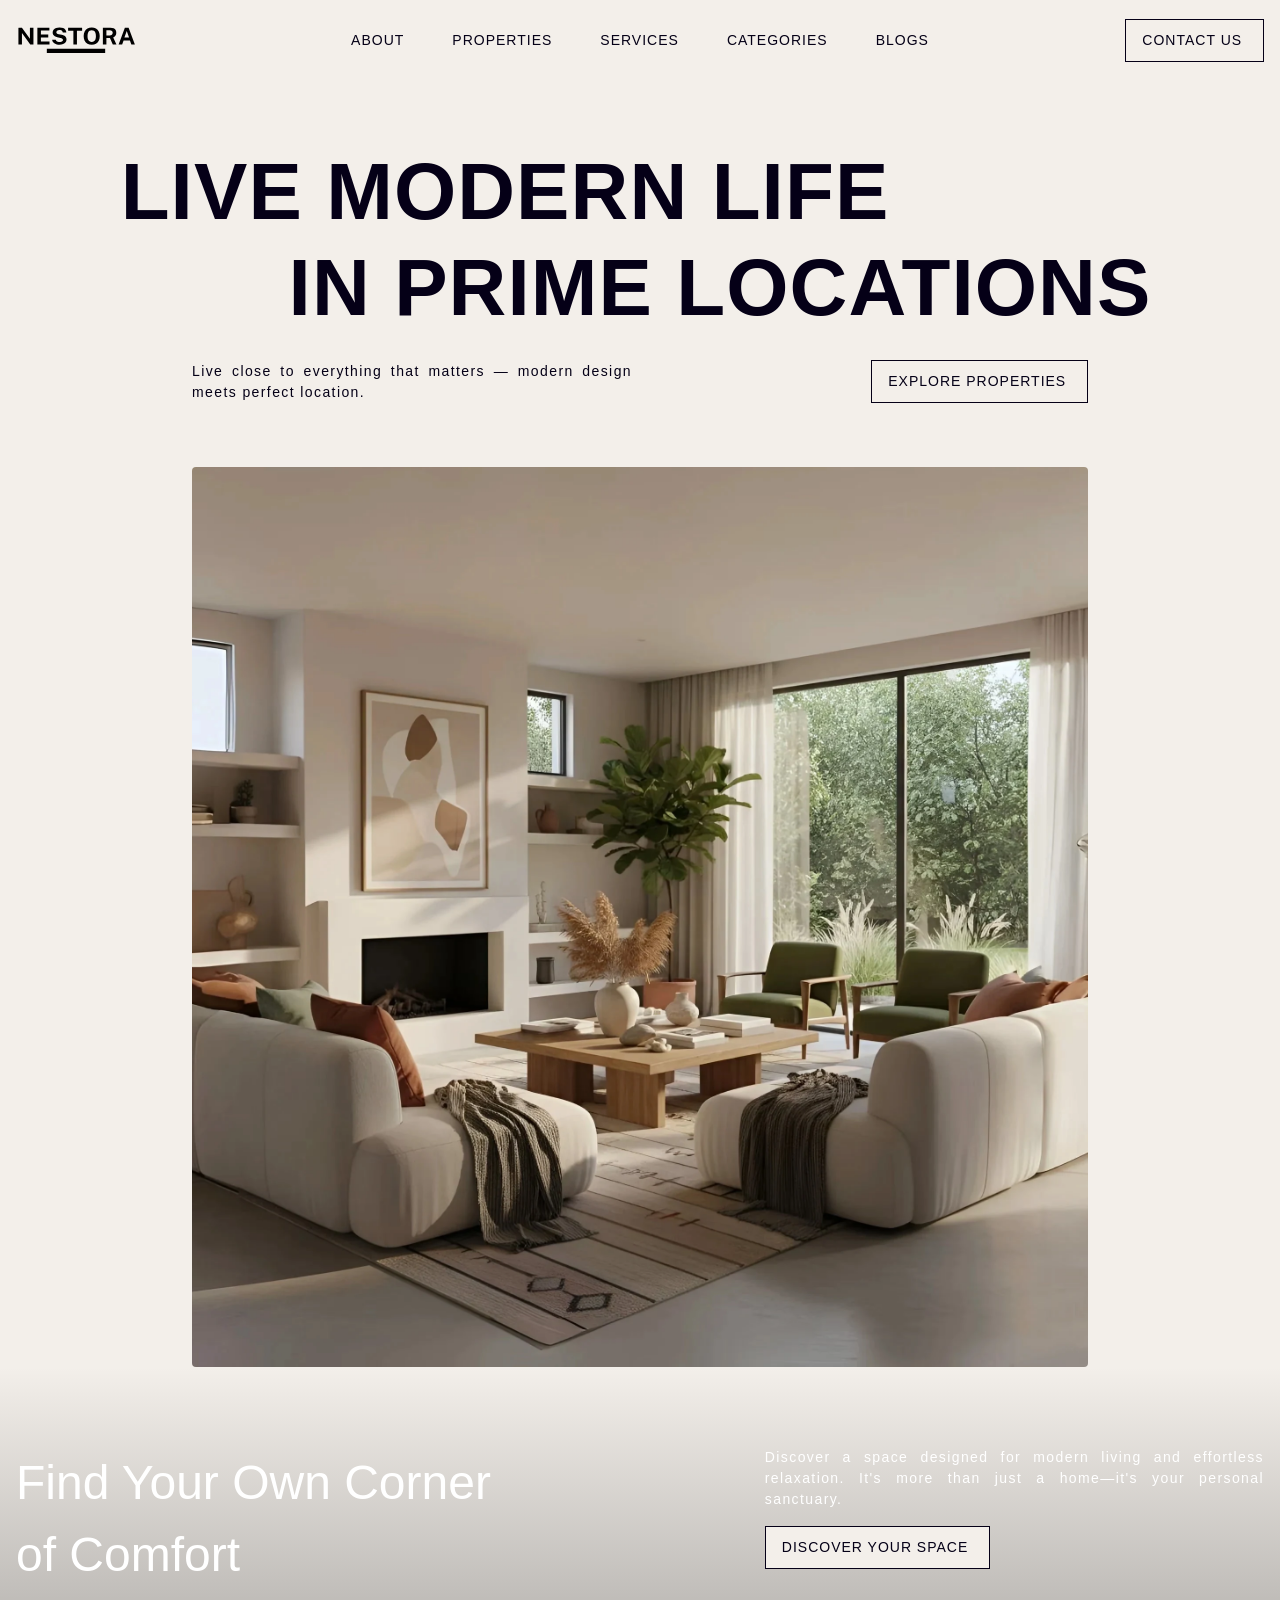
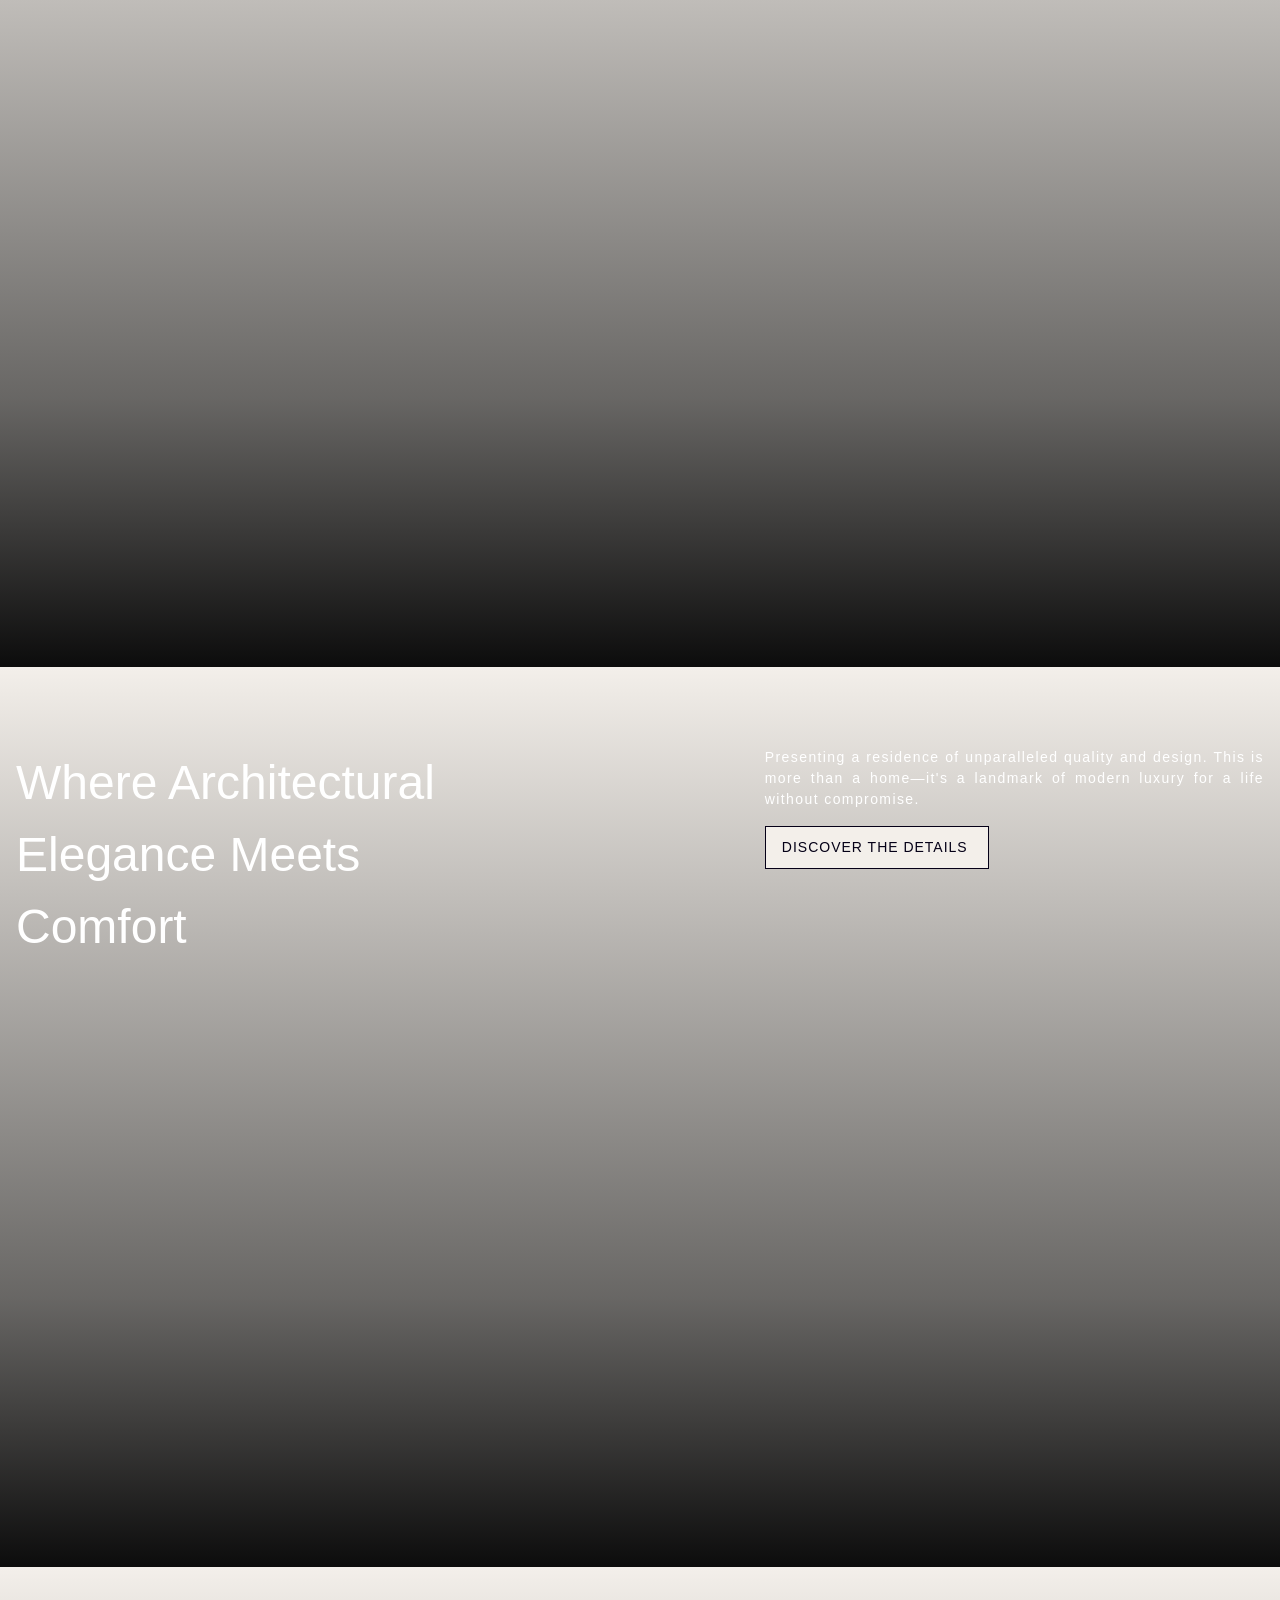
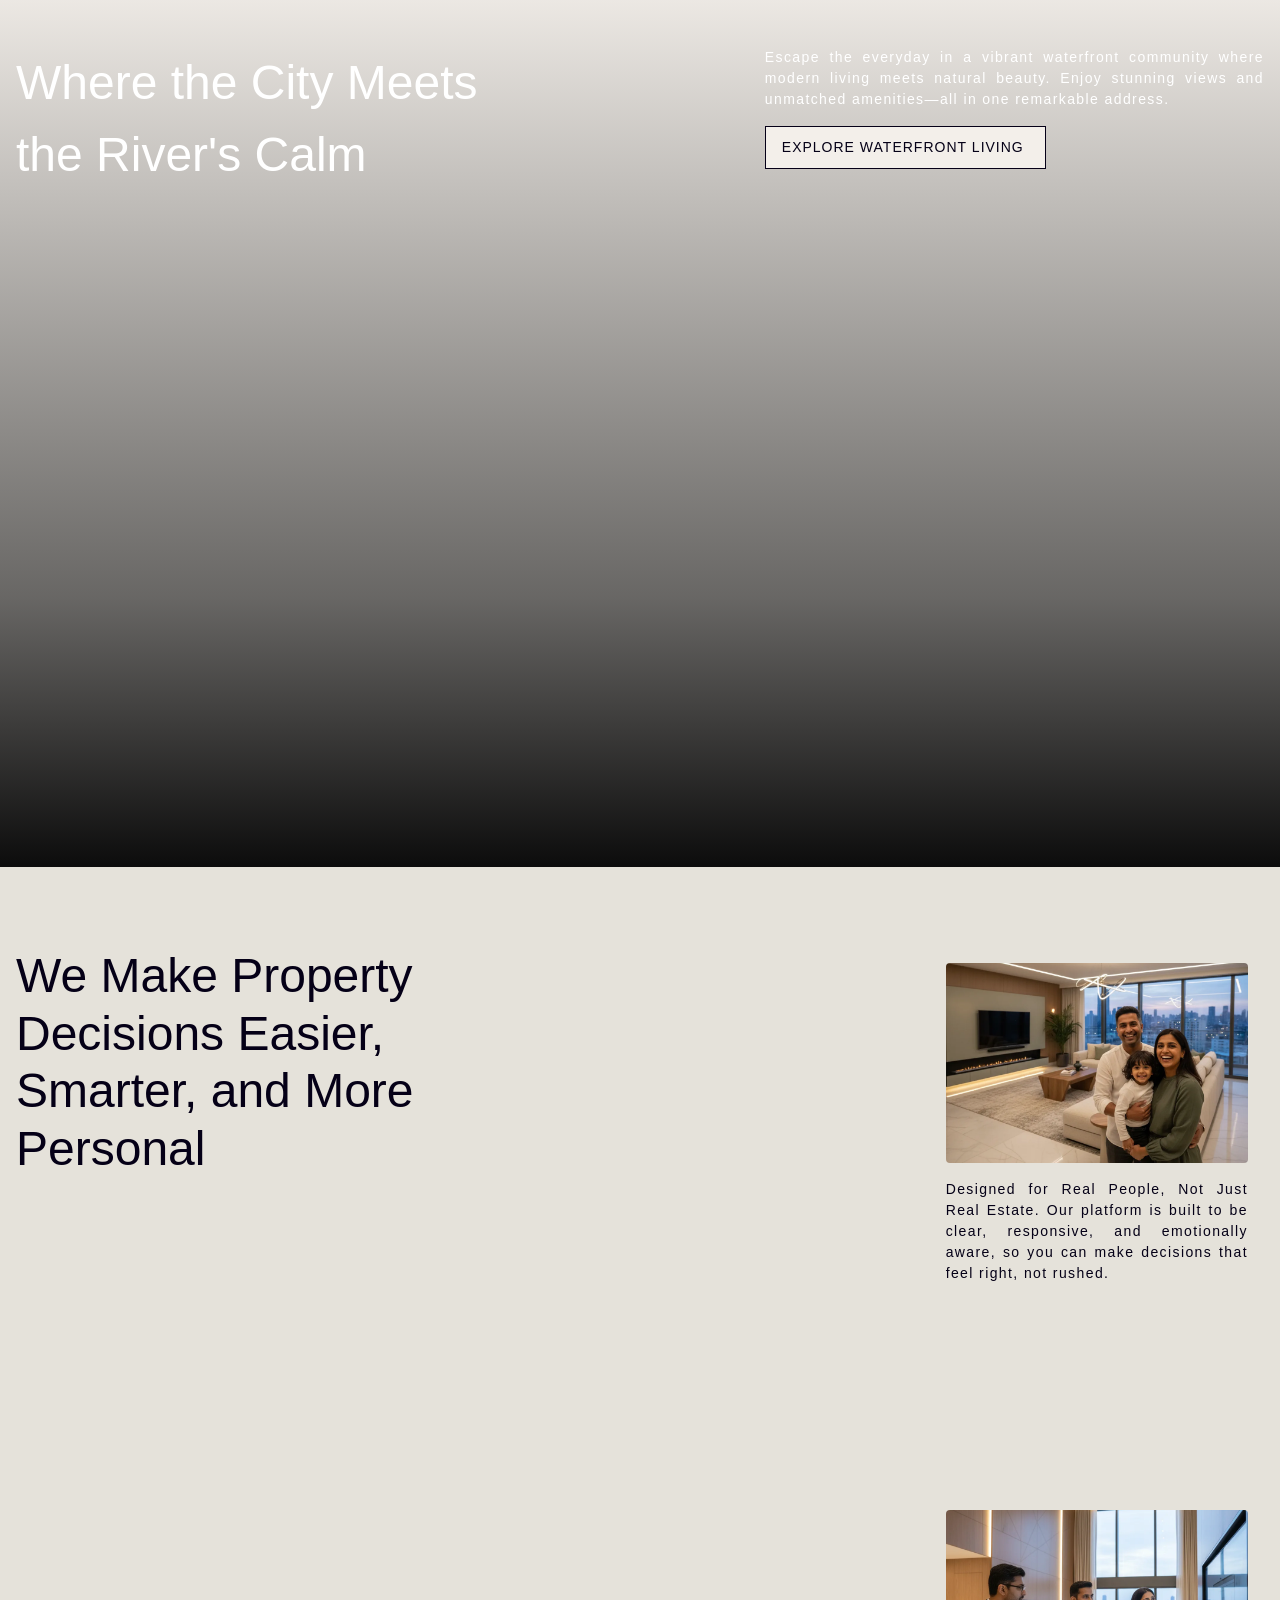
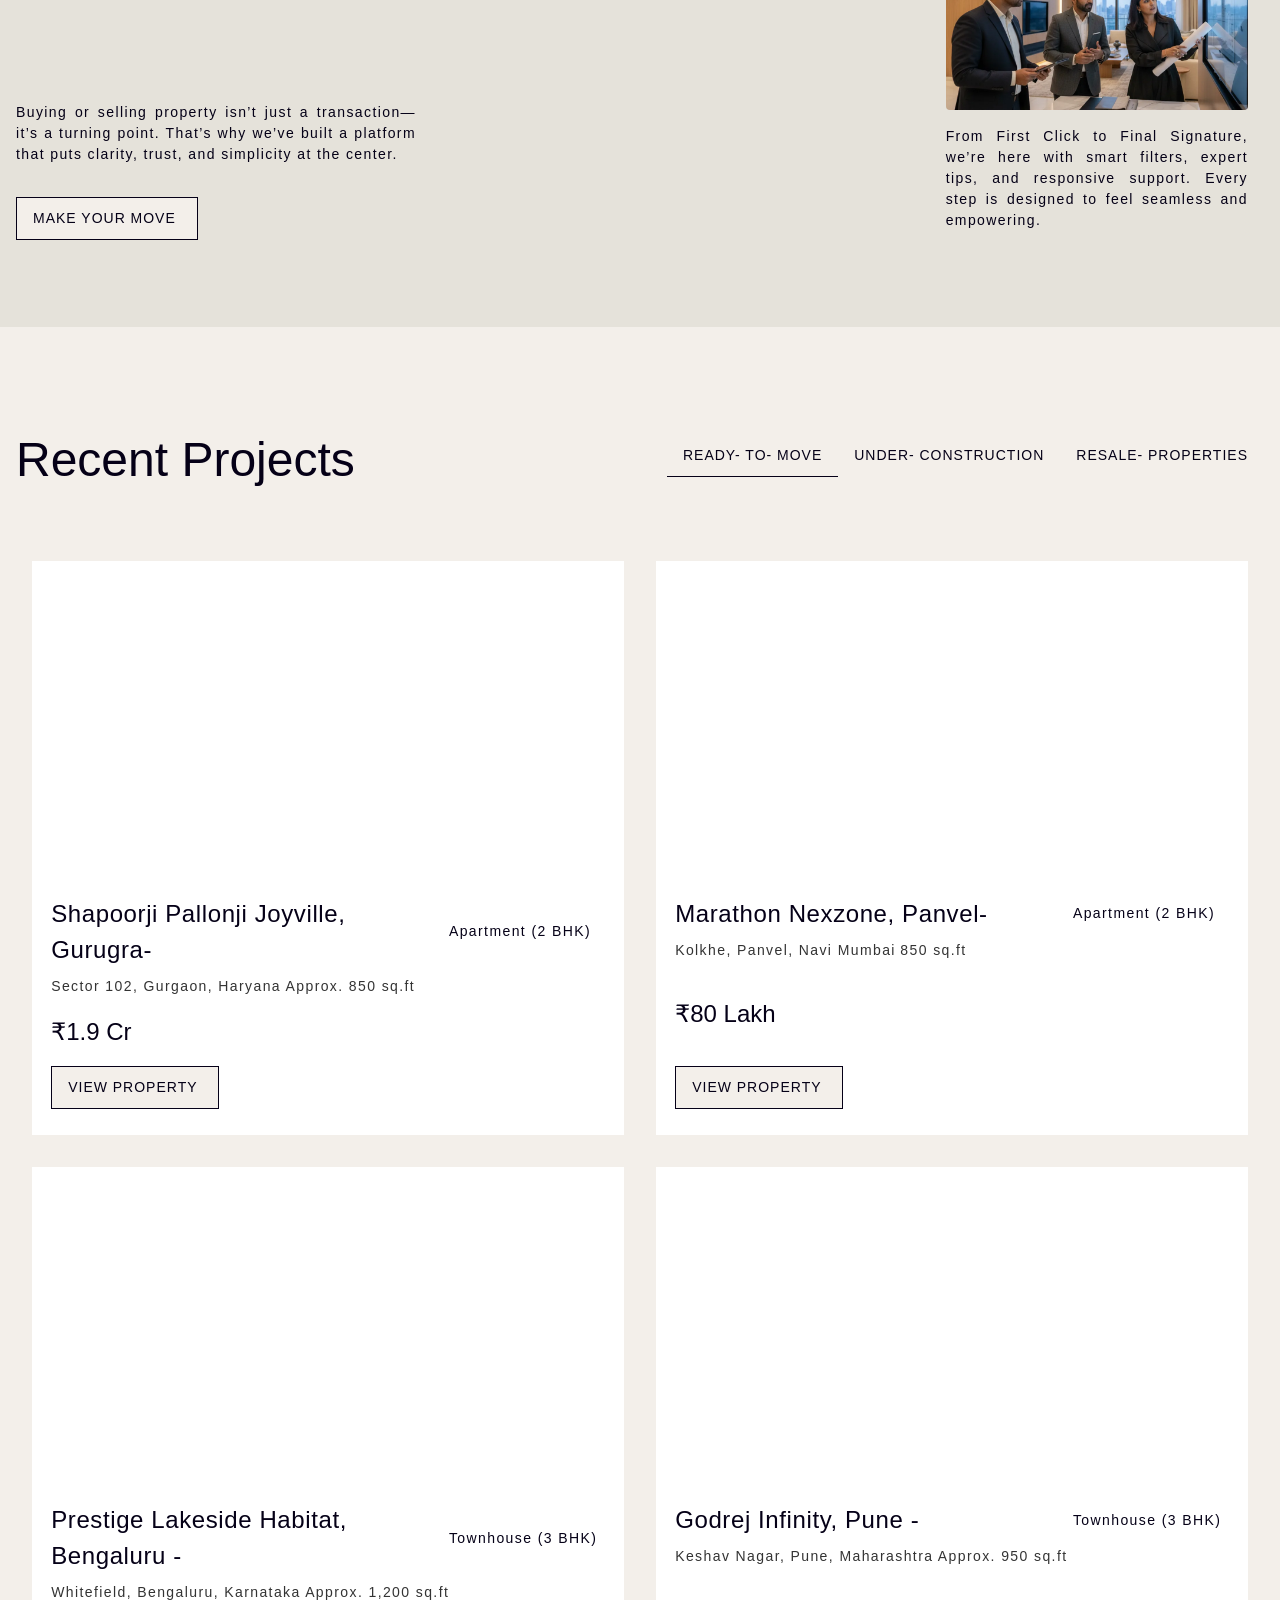
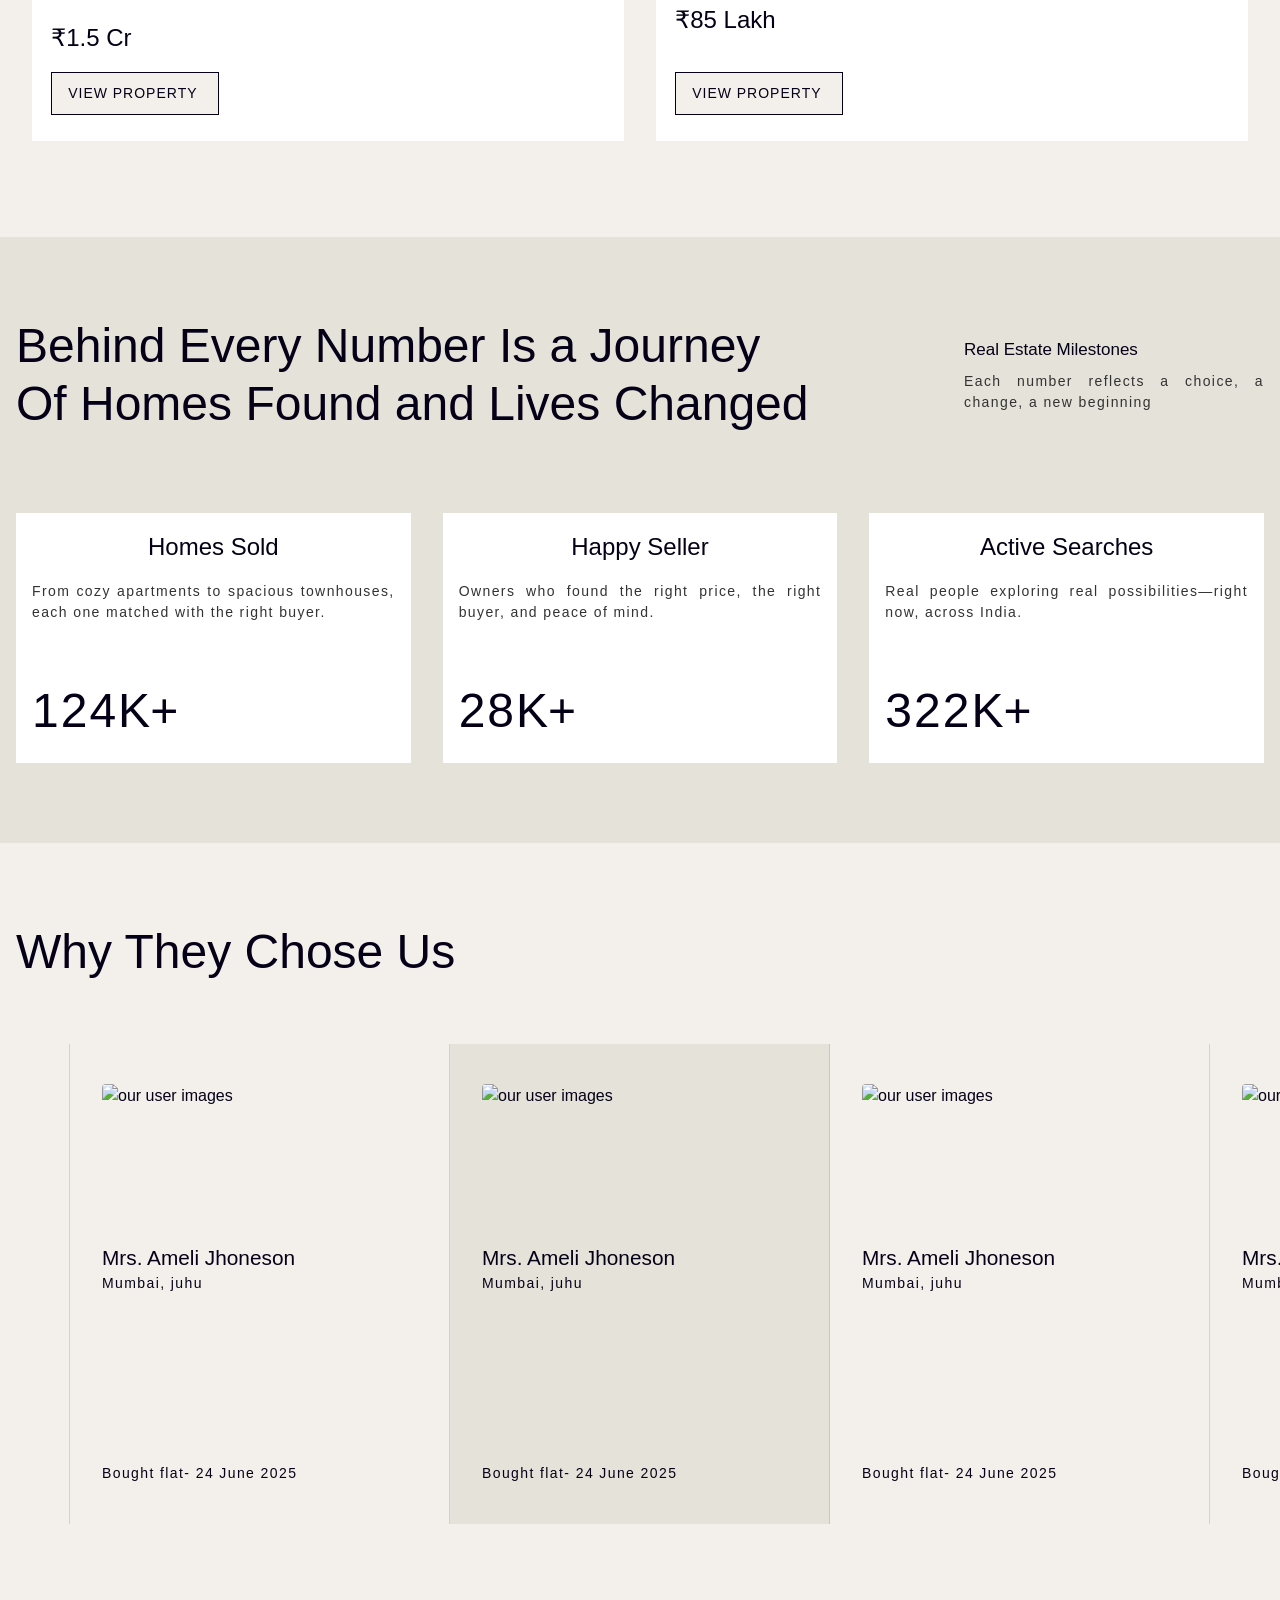
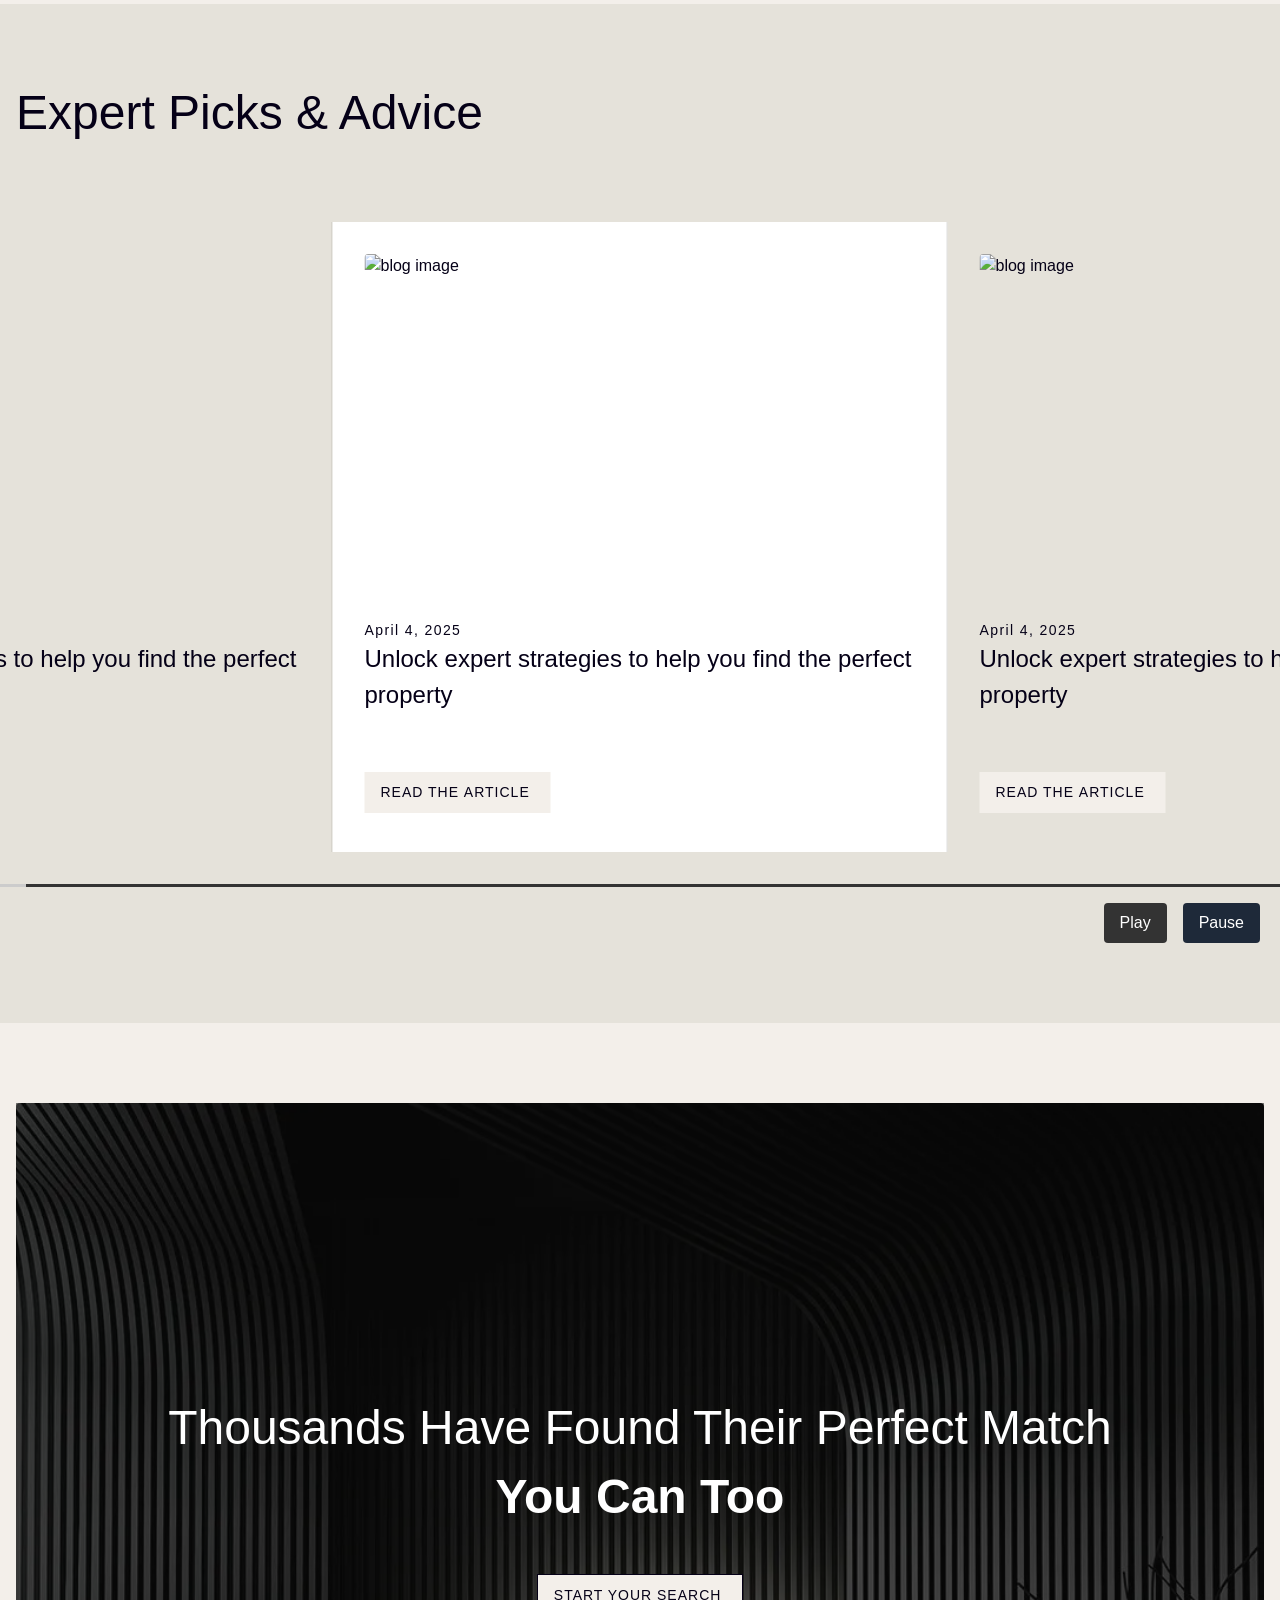
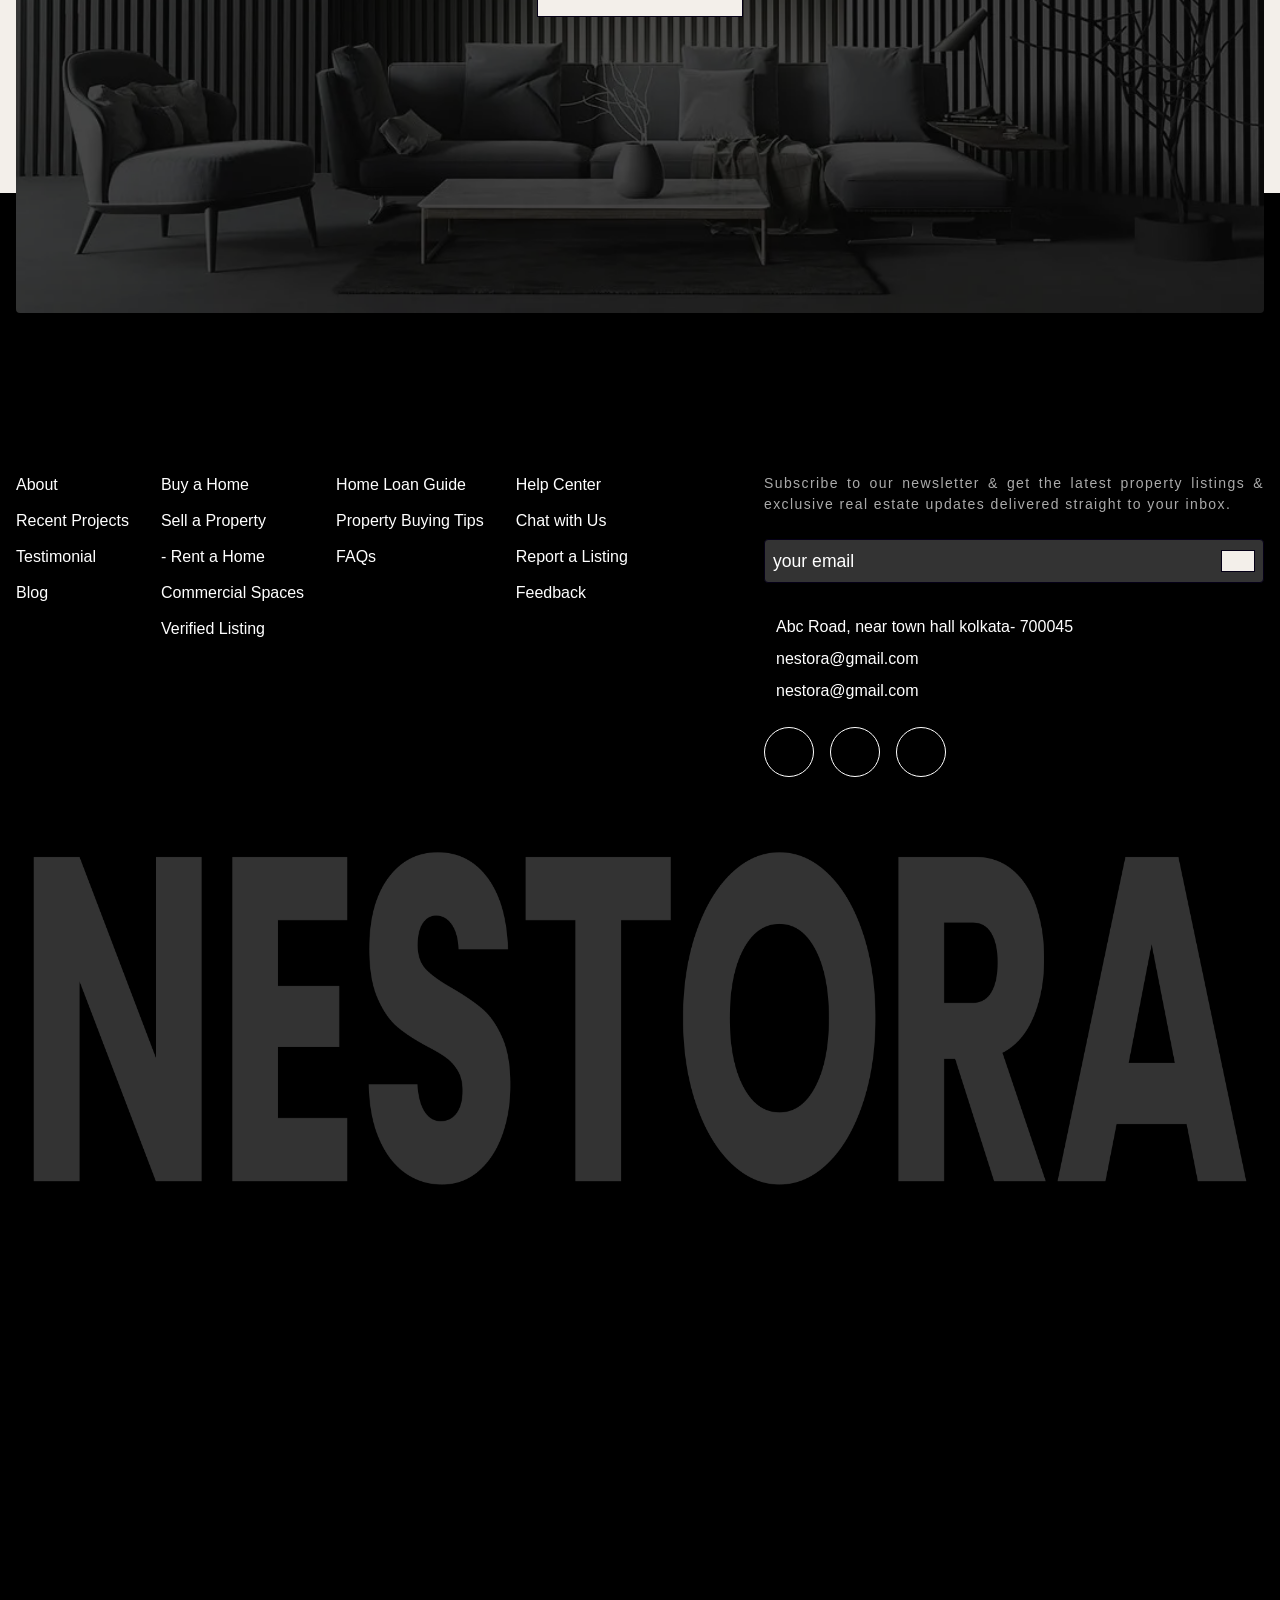
==== src/index.html @ a4dbcc09 "Add files via upload" ====
<!doctype html>
<html>

<head>
  <meta charset="UTF-8">
  <meta name="viewport" content="width=device-width, initial-scale=1.0">
  <link href="./output.css" rel="stylesheet">
  <link href="https://cdn.jsdelivr.net/npm/remixicon@4.7.0/fonts/remixicon.css" rel="stylesheet" />
  <link rel="stylesheet" href="https://cdn.jsdelivr.net/npm/@splidejs/splide@4.1.4/dist/css/splide.min.css">

  <link rel="stylesheet" href="assets/style/media.css">
</head>

<body>
  <!-- ========== Start header ========== -->
  <header class="w-full h-[80px] page-color flex-center left-0 relative z-50 px-4">
    <!-- desktop -->

    <div
      class="header-box w-full h-[80px] relative grid grid-cols-[200px_auto_200px] gap-6 [@media(max-width:1013px)]:grid-cols-[auto_auto] bg-[#f3efea]">
      <div class="logo flex-center justify-start">
        <img loading="lazy" src="assets/images/header/logo-main.svg" alt="nestora logo image"
          class="w-[120px] object-cover">
      </div>
      <nav class=" flex-center gap-4 nav-main">
        <a href="#section-about" class="btn-style p-[1.8rem_.5rem] uppercase text-sm">About</a>
        <a href="#section-project" class="btn-style p-[1.8rem_.5rem] uppercase text-sm">properties</a>
        <a href="#" class="btn-style p-[1.8rem_.5rem] uppercase text-sm">Services</a>
        <a href="#" class="btn-style p-[1.8rem_.5rem] uppercase text-sm">Categories</a>
        <a href="#section-blog" class="btn-style p-[1.8rem_.5rem] uppercase text-sm">Blogs</a>
      </nav>
      <div class="header-btn flex items-center justify-end">
        <!-- desktop nav btn -->
        <a href="#" class="btn-style btn-style-outline">
          <div class="btn-slide">
            <span>Contact</span> <span>us</span>
            <span><i class="ri-corner-down-right-fill"></i></span>
          </div>
          <div class="btn-hover">
            <span>Contact</span> <span>us</span>
            <span><i class="ri-corner-down-right-fill"></i></span>
          </div>
        </a>
        <!-- mob nav btn -->
        <input type="checkbox" id="menu-toggle" class="menu-toggle">
        <div class="nav-menus hamburger" onclick="document.getElementById('menu-toggle').click()">
          <span></span>
          <span></span>
          <span></span>
        </div>
      </div>
      <!-- offcanvas -->
      <div class="offcanvas w-full h-[300px] py-4 absolute z-[-1] top-[-220px] left-0 transition">
        <div class="offcanvas-box w-full h-full bg-white p-4">
          <nav class="mob-nav-main w-full h-full flex flex-col justify-start items-start gap-4">
            <a href="#section-about" class="w-full btn-style p-[1.8rem_.5rem] uppercase text-sm">About</a>
            <a href="#section-project" class="w-full btn-style p-[1.8rem_.5rem] uppercase text-sm">properties</a>
            <a href="#" class="w-full btn-style p-[1.8rem_.5rem] uppercase text-sm">Services</a>
            <a href="#" class="w-full btn-style p-[1.8rem_.5rem] uppercase text-sm">Categories</a>
            <a href="#section-blog" class="w-full btn-style p-[1.8rem_.5rem] uppercase text-sm">Blogs</a>
          </nav>
        </div>

      </div>
    </div>


  </header>
  <!-- ========== End header ========== -->
  <main class="relative w-full min-h-[100%]">
    <!-- ========== Start section-hero ========== -->
    <section class="section-hero relative w-full h-auto bg-[#f3efea]">
      <div class="hero-grid-box w-full h-full grid grid-rows-[auto_auto] relative z-5 bg-[#f3efea]">
        <!-- hero-text -->
        <div class="hero-text py-16">
          <div class="text text-1 flex-center">
            <h1>Live Modern Life</h1>
          </div>
          <div class="text text-2 flex-center">
            <h1>In Prime Locations</h1>
          </div>
          <!-- btm-text -->
          <div class="btm-text flex justify-between items-center w-[70%] gap-4 lg:mt-6 md:mt-5 mt-4 overflow-hidden">
            <div class="hero-desc w-full h-auto overflow-hidden flex-center">
              <p class=" text-lg">Live close to everything that matters — modern design meets perfect location.
              </p>
            </div>

            <!-- hero-btn -->
            <div class="hero-btn w-full flex justify-end">
              <a href="#" class="btn-style btn-style-outline">
                <div class="btn-slide">
                  <span>Explore</span> <span>Properties</span>
                  <span><i class="ri-corner-down-right-fill"></i></span>
                </div>
                <div class="btn-hover">
                  <span>Explore</span> <span>Properties</span>
                  <span><i class="ri-corner-down-right-fill"></i></span>
                </div>
              </a>
            </div>
          </div>

        </div>
        <!-- hero-image -->
        <div class="hero-image w-full h-auto flex justify-center">
          <div class="img-box lg:w-[70%] w-[85%] h-[600px] overflow-hidden">
            <img loading="eager" src="assets/images/hero/hero-img.webp" alt="our hero image"
              class="w-full h-full object-cover">
          </div>
        </div>
      </div>

    </section>
    <!-- fixed images -->
    <!-- img-1 -->
    <div class="hero-fixed-img w-full h-dvh relative">
      <div class="overlay w-full h-screen section-padding px-4 max-w-[1536px] ">
        <div class="text w-full h-auto sticky flex items-start justify-between lg:flex-row flex-col">
          <!-- left -->
          <div class="left lg:w-[40%] w-full overflow-hidden">
            <h1 class="lg:text-[3rem] text-white text-start lg:text-start text-[2rem] mb-3 lg:mb-0">Find
              Your Own Corner of
              Comfort</h1>
          </div>
          <!-- right -->
          <div class="right lg:w-[50%] xl:w-[40%] w-full fixed-img-desc">
            <p class=" text-white lg:mb-4 mb-6 text-start">
              Discover a space designed
              for modern
              living
              and effortless
              relaxation.
              It's
              more than just a home—it's
              your personal sanctuary.</p>
            <!-- btn -->
            <div class="fixed-img-btn  md:w-full flex items-center justify-start lg:justify-start">
              <a href="#" class="btn-style btn-style-outline">
                <div class="btn-slide">
                  <span>Discover Your</span> <span>Space</span>
                  <span><i class="ri-corner-down-right-fill"></i></span>
                </div>
                <div class="btn-hover">
                  <span>Discover Your</span> <span>Space</span>
                  <span><i class="ri-corner-down-right-fill"></i></span>
                </div>
              </a>
            </div>
          </div>
        </div>
      </div>
      <div
        class="hero-fixed-img-1 w-full h-screen overflow-hidden bg-[url(/src/assets/images/hero/img-1.webp)] bg-fixed bg-cover bg-center top-0 ">
      </div>
    </div>
    <!-- img-2 -->
    <div class="hero-fixed-img w-full h-screen relative">
      <div class="overlay w-full h-screen section-padding px-4 max-w-[1536px]">
        <div class="text w-full h-auto sticky flex items-start justify-between lg:flex-row flex-col">
          <!-- left -->
          <div class="left lg:w-[40%] w-full overflow-hidden">
            <h1 class="lg:text-[3rem] text-white text-start lg:text-start text-[2rem] mb-3 lg:mb-0">Where
              Architectural
              Elegance Meets Comfort</h1>
          </div>
          <!-- right -->
          <div class="right h-auto lg:w-[50%] xl:w-[40%] w-full fixed-img-desc">
            <p class="text-lg text-white lg:mb-4 mb-6 lg:text-start text-start">Presenting
              a residence of
              unparalleled quality and design. This is more
              than a home—it's a landmark of modern luxury for a life without compromise.</p>
            <!-- btn -->
            <div class="fixed-img-btn  md:w-full flex items-center justify-start lg:justify-start">
              <a href="#" class="btn-style btn-style-outline">
                <div class="btn-slide">
                  <span>Discover The</span> <span>Details</span>
                  <span><i class="ri-corner-down-right-fill"></i></span>
                </div>
                <div class="btn-hover">
                  <span>Discover The</span> <span>Details</span>
                  <span><i class="ri-corner-down-right-fill"></i></span>
                </div>
              </a>
            </div>
          </div>
        </div>
      </div>
      <div
        class="hero-fixed-img-2 w-full h-screen overflow-hidden bg-[url(/src/assets/images/hero/img-2.webp)] bg-fixed bg-cover bg-center top-0">
      </div>
    </div>
    <!-- img-3 -->
    <div class="hero-fixed-img w-full h-screen relative">
      <div class="overlay w-full h-screen section-padding px-4 max-w-[1536px]">
        <div class="text w-full h-auto sticky flex items-start justify-between lg:flex-row flex-col">
          <!-- left -->
          <div class="left lg:w-[40%] w-full overflow-hidden">
            <h1 class="lg:text-[3rem] text-white text-start lg:text-start text-[2rem] mb-3 lg:mb-0">Where
              the City Meets the
              River's Calm</h1>
          </div>
          <!-- right -->
          <div class="right h-auto lg:w-[50%] xl:w-[40%] w-full fixed-img-desc overflow-hidden">
            <p class="text-lg text-white lg:mb-4 mb-6 lg:text-start text-start">Escape the
              everyday in a
              vibrant waterfront community where modern living
              meets natural beauty. Enjoy stunning views and unmatched amenities—all in one remarkable address.</p>
            <!-- btn -->
            <div class="fixed-img-btn  md:w-full flex items-center justify-start lg:justify-start">
              <a href="#" class="btn-style btn-style-outline">
                <div class="btn-slide">
                  <span>Explore Waterfront</span> <span>Living</span>
                  <span><i class="ri-corner-down-right-fill"></i></span>
                </div>
                <div class="btn-hover">
                  <span>Explore Waterfront</span> <span>Living</span>
                  <span><i class="ri-corner-down-right-fill"></i></span>
                </div>
              </a>
            </div>
          </div>
        </div>
      </div>
      <div
        class="hero-fixed-img-3 w-full h-screen overflow-hidden bg-[url(/src/assets/images/hero/img-3.webp)] bg-fixed bg-cover bg-center top-0">
      </div>
    </div>

    <!-- ========== End section-hero ========== -->
    <!-- ========== Start section-about ========== -->
    <section class="section-about w-full h-auto section-padding bg-[var(--s-clr)]" id="section-about">
      <div class="container">

        <div class="about-box w-full h-full grid grid-cols-[436px_1.2fr_.7fr] gap-16">
          <!-- about text -->
          <div class="about-text h-full w-full flex flex-col justify-between items-start">
            <div class="w-full h-full relative pb-6">
              <h2 class="section-heading sticky top-8 ">We Make Property Decisions Easier, Smarter, and More
                Personal
              </h2>
            </div>

            <div class="desc w-full h-auto relative bottom-0">
              <p class="text-justify">Buying or selling property isn’t just a transaction— it’s a turning point. That’s
                why we’ve built a
                platform that puts clarity, trust, and simplicity at the center. </p>
              <div class="about-btn w-full mt-8">
                <a href="#" class="btn-style btn-style-outline">
                  <div class="btn-slide">
                    <span>Make Your</span> <span>Move</span>
                    <span><i class="ri-corner-down-right-fill"></i></span>
                  </div>
                  <div class="btn-hover">
                    <span>Make Your</span> <span>Move</span>
                    <span><i class="ri-corner-down-right-fill"></i></span>
                  </div>
                </a>
              </div>
            </div>
          </div>
          <!-- about mid image -->
          <div class="mdl-img w-full h-[900px] flex-center">
            <img loading="lazy" src="../src/assets/images/about/img-1.webp" alt="our design of home"
              class="w-full h-full object-cover">
          </div>
          <!-- about info extra -->
          <div class="about-side-extra-info-cards w-full h-full flex flex-col justify-between">
            <!-- cards -->
            <div class="w-full h-full pb-4">
              <div class="card card-1 w-full h-auto  flex flex-col items-center justify-between p-4">
                <div class="img-box w-full h-[200px] overflow-hidden">
                  <img loading="lazy" src="../src/assets/images/about/img-2.webp" alt="our about extra info image"
                    class="img-set">
                </div>
                <div class="intro w-full h-full flex flex-col items-center pt-4">
                  <p>Designed for Real People, Not Just Real Estate. Our platform is built to be clear, responsive, and
                    emotionally aware, so you can make decisions that feel right, not rushed.</p>
                </div>
              </div>
            </div>

            <div class="w-full h-auto flex items-end">
              <div class="card card-2 w-full h-auto  flex flex-col items-center justify-between p-4">
                <div class="img-box w-full h-[200px] overflow-hidden">
                  <img loading="lazy" src="../src/assets/images/about/img-3.webp" alt="our about extra info image"
                    class="img-set">
                </div>
                <div class="intro w-full h-full flex flex-col items-center pt-4">
                  <p>From First Click to Final Signature, we’re here with smart filters, expert tips, and responsive
                    support. Every step is designed to feel seamless and empowering.</p>
                </div>
              </div>
            </div>

          </div>
        </div>
      </div>

      </div>

    </section>
    <!-- ========== End Section-about ========== -->
    <!-- ========== Start section recent projects ========== -->
    <section class="section-recent-projects section-padding w-full h-auto" id="section-project" id="section-project">
      <div class="container">
        <div class="recent-project-box w-full h-auto flex flex-col gap-8">
          <!-- heading box -->
          <div
            class="heading-box w-full h-auto flex justify-between items-center sticky top-0 bottom-[50dvh] py-4 sm:py-4 md:py-6 z-5 bg-[var(--p-clr)]">
            <div class="text">
              <h2 class="section-heading">Recent Projects</h2>
            </div>
            <div class="filter-btns flex justify-end items-center">

              <div class="btn-1">
                <a href="#section-recent-projects" class="btn-style text-decoration-underline filter-btn-active"
                  data-projects="#project-box-one">
                  <div class="btn-slide">
                    <span>Ready-</span> <span>to-</span> <span>Move</span>
                    <!-- <span><i class="ri-corner-down-right-fill"></i></span> -->
                  </div>
                  <div class="btn-hover">
                    <span>Ready-</span> <span>to-</span> <span>Move</span>
                    <!-- <span><i class="ri-corner-down-right-fill"></i></span> -->
                  </div>
                </a>
              </div>
              <div class="btn-2">
                <a href="#section-recent-projects" class="btn-style text-decoration-underline"
                  data-projects="#project-box-two">
                  <div class="btn-slide">
                    <span>Under-</span> <span>Construction</span>
                    <!-- <span><i class="ri-corner-down-right-fill"></i></span> -->
                  </div>
                  <div class="btn-hover">
                    <span>Under-</span> <span>Construction</span>
                    <!-- <span><i class="ri-corner-down-right-fill"></i></span> -->
                  </div>
                </a>
              </div>
              <div class="btn-3">
                <a href="#section-recent-projects" class="btn-style text-decoration-underline"
                  data-projects="#project-box-three">
                  <div class="btn-slide">
                    <span>Resale-</span> <span>Properties</span>
                    <!-- <span><i class="ri-corner-down-right-fill"></i></span> -->
                  </div>
                  <div class="btn-hover">
                    <span>Resale-</span> <span>Properties</span>
                    <!-- <span><i class="ri-corner-down-right-fill"></i></span> -->
                  </div>
                </a>
              </div>
            </div>
          </div>
          <!-- project-box -->
          <div class="projects-show-box w-full h-auto  p-4 relative z-4">

            <!-- project-box-one -->
            <div id="project-box-one" class=" project-box w-full h-auto hidden project-box-active">
              <div
                class="w-full h-auto project-inner-box sticky top-20 grid [grid-template-columns:repeat(2,minmax(400px,1fr))] grid-rows-[auto] gap-8">
                <!-- card-1 -->
                <div class="card card-1 w-full h-auto grid grid-rows-[500px_auto] p-8 bg-white">
                  <!-- img-box -->
                  <div class="img-box w-full h-full overflow-hidden flex-center">
                    <img loading="lazy"
                      src="https://cdn.prod.website-files.com/67af217c54a1be5521c1a630/67b2dfee943fc9c6811ccd77_properties-thumb-01.jpg"
                      alt="ready to move property image" class="img-set">
                  </div>
                  <!-- info box -->
                  <div class="info w-full h-auto flex flex-col items-start justify-between pt-4">

                    <div class="w-full">
                      <div class="info-top w-full flex justify-start items-center gap-2">
                        <h3 class="text-[24px] font-medium tracking-[.6px] w-full">Shapoorji Pallonji Joyville, Gurugra-
                        </h3>
                        <p class="w-[40%] text-nowrap">Apartment (2 BHK)</p>
                      </div>
                      <p class="inline-block mt-2 text-[#333]">Sector 102, Gurgaon, Haryana</p>
                      <p class="inline-block text-[#333]">Approx. 850 sq.ft</p>
                    </div>

                    <h5 class="text-[24px] font-medium my-4">₹1.9 Cr</h5>
                    <div class="project-btn">
                      <a href="#" class="btn-style btn-style-outline">
                        <div class="btn-slide">
                          <span>View</span> <span>Property</span>
                          <span><i class="ri-corner-down-right-fill"></i></span>
                        </div>
                        <div class="btn-hover">
                          <span>View</span> <span>Property</span>
                          <span><i class="ri-corner-down-right-fill"></i></span>
                        </div>
                      </a>
                    </div>
                  </div>
                </div>
                <!-- card-end -->
                <!-- card-2 -->
                <div class="card card-2 w-full h-auto grid grid-rows-[500px_auto] p-8 bg-white">
                  <!-- img-box -->
                  <div class="img-box w-full h-full overflow-hidden flex-center">
                    <img loading="lazy"
                      src=https://images.unsplash.com/photo-1512918728675-ed5a9ecdebfd?ixlib=rb-4.1.0&ixid=M3wxMjA3fDB8MHxwaG90by1wYWdlfHx8fGVufDB8fHx8fA%3D%3D&auto=format&fit=crop&q=80&w=1170"
                      alt="ready to move property image" class="img-set">
                  </div>
                  <!-- info box -->
                  <div class="info w-full h-auto flex flex-col items-start justify-between pt-4">

                    <div class="w-full">
                      <div class="info-top w-full flex justify-start items-center gap-2">
                        <h3 class="text-[24px] font-medium tracking-[.6px] w-full">Marathon Nexzone, Panvel-</h3>
                        <p class="w-[40%] text-nowrap">Apartment (2 BHK)</p>
                      </div>
                      <p class="inline-block mt-2 text-[#333]">Kolkhe, Panvel, Navi Mumbai</p>
                      <p class="inline-block text-[#333]">850 sq.ft</p>
                    </div>

                    <h5 class="text-[24px] font-medium my-4">₹80 Lakh</h5>
                    <div class="project-btn">
                      <a href="#" class="btn-style btn-style-outline">
                        <div class="btn-slide">
                          <span>View</span> <span>Property</span>
                          <span><i class="ri-corner-down-right-fill"></i></span>
                        </div>
                        <div class="btn-hover">
                          <span>View</span> <span>Property</span>
                          <span><i class="ri-corner-down-right-fill"></i></span>
                        </div>
                      </a>
                    </div>
                  </div>
                </div>
                <!-- card-end -->
                <!-- card-3 -->
                <div class="card card-3 w-full h-auto grid grid-rows-[500px_auto] p-8 bg-white">
                  <!-- img-box -->
                  <div class="img-box w-full h-full overflow-hidden flex-center">
                    <img loading="lazy"
                      src="https://is1-3.housingcdn.com/4f2250e8/fc6644fad6d1596e253c07352d119b73/v0/fs/sark_south_town_homes-malikdanguda-hyderabad-sark_projects_india_pvt_ltd.jpeg"
                      alt="ready to move property image" class="img-set">
                  </div>
                  <!-- info box -->
                  <div class="info w-full h-auto flex flex-col items-start justify-between pt-4">

                    <div class="w-full">
                      <div class="info-top w-full flex justify-start items-center gap-2">
                        <h3 class="text-[24px] font-medium tracking-[.6px] w-full">Prestige Lakeside Habitat, Bengaluru
                          -
                        </h3>
                        <p class="w-[40%] text-nowrap">Townhouse (3 BHK)</p>
                      </div>
                      <p class="inline-block mt-2 text-[#333]">Whitefield, Bengaluru, Karnataka</p>
                      <p class="inline-block text-[#333]">Approx. 1,200 sq.ft</p>
                    </div>

                    <h5 class="text-[24px] font-medium my-4">₹1.5 Cr</h5>
                    <div class="project-btn">
                      <a href="#" class="btn-style btn-style-outline">
                        <div class="btn-slide">
                          <span>View</span> <span>Property</span>
                          <span><i class="ri-corner-down-right-fill"></i></span>
                        </div>
                        <div class="btn-hover">
                          <span>View</span> <span>Property</span>
                          <span><i class="ri-corner-down-right-fill"></i></span>
                        </div>
                      </a>
                    </div>
                  </div>
                </div>
                <!-- card-end -->
                <!-- card-4 -->
                <div class="card card-4 w-full h-auto grid grid-rows-[500px_auto] p-8 bg-white">
                  <!-- img-box -->
                  <div class="img-box w-full h-full overflow-hidden flex-center">
                    <img loading="lazy"
                      src="https://plus.unsplash.com/premium_photo-1664301231899-5a7b1a621238?ixlib=rb-4.1.0&ixid=M3wxMjA3fDB8MHxzZWFyY2h8OXx8cm9vbXxlbnwwfHwwfHx8MA%3D%3D&auto=format&fit=crop&q=60&w=600"
                      alt="ready to move property image" class="img-set">
                  </div>
                  <!-- info box -->
                  <div class="info w-full h-auto flex flex-col items-start justify-between pt-4">

                    <div class="w-full">
                      <div class="info-top w-full flex justify-start items-center gap-2">
                        <h3 class="text-[24px] font-medium tracking-[.6px] w-full">Godrej Infinity, Pune -</h3>
                        <p class="w-[40%] text-nowrap">Townhouse (3 BHK)</p>
                      </div>
                      <p class="inline-block mt-2 text-[#333]">Keshav Nagar, Pune, Maharashtra</p>
                      <p class="inline-block text-[#333]">Approx. 950 sq.ft</p>
                    </div>

                    <h5 class="text-[24px] font-medium my-4">₹85 Lakh</h5>
                    <div class="project-btn">
                      <a href="#" class="btn-style btn-style-outline">
                        <div class="btn-slide">
                          <span>View</span> <span>Property</span>
                          <span><i class="ri-corner-down-right-fill"></i></span>
                        </div>
                        <div class="btn-hover">
                          <span>View</span> <span>Property</span>
                          <span><i class="ri-corner-down-right-fill"></i></span>
                        </div>
                      </a>
                    </div>
                  </div>
                </div>
                <!-- card-end -->
              </div>
            </div>

            <!-- project-box-two -->
            <div id="project-box-two" class=" project-box w-full h-auto hidden">
              <div
                class="w-full h-auto project-inner-box sticky top-20 grid [grid-template-columns:repeat(2,minmax(400px,1fr))] grid-rows-[auto] gap-8">
                <!-- card-4 -->
                <div class="card card-4 w-full h-auto grid grid-rows-[500px_auto] p-8 bg-white">
                  <!-- img-box -->
                  <div class="img-box w-full h-full overflow-hidden flex-center">
                    <img loading="lazy"
                      src="https://plus.unsplash.com/premium_photo-1664301231899-5a7b1a621238?ixlib=rb-4.1.0&ixid=M3wxMjA3fDB8MHxzZWFyY2h8OXx8cm9vbXxlbnwwfHwwfHx8MA%3D%3D&auto=format&fit=crop&q=60&w=600"
                      alt="ready to move property image" class="img-set">
                  </div>
                  <!-- info box -->
                  <div class="info w-full h-auto flex flex-col items-start justify-between pt-4">

                    <div class="w-full">
                      <div class="info-top w-full flex justify-start items-center gap-2">
                        <h3 class="text-[24px] font-medium tracking-[.6px] w-full">Godrej Infinity, Pune -</h3>
                        <p class="w-[40%] text-nowrap">Townhouse (3 BHK)</p>
                      </div>
                      <p class="inline-block mt-2 text-[#333]">Keshav Nagar, Pune, Maharashtra</p>
                      <p class="inline-block text-[#333]">Approx. 950 sq.ft</p>
                    </div>

                    <h5 class="text-[24px] font-medium my-4">₹85 Lakh</h5>
                    <div class="project-btn">
                      <a href="#" class="btn-style btn-style-outline">
                        <div class="btn-slide">
                          <span>View</span> <span>Property</span>
                          <span><i class="ri-corner-down-right-fill"></i></span>
                        </div>
                        <div class="btn-hover">
                          <span>View</span> <span>Property</span>
                          <span><i class="ri-corner-down-right-fill"></i></span>
                        </div>
                      </a>
                    </div>
                  </div>
                </div>
                <!-- card-end -->
                <!-- card-2 -->
                <div class="card card-2 w-full h-auto grid grid-rows-[500px_auto] p-8 bg-white">
                  <!-- img-box -->
                  <div class="img-box w-full h-full overflow-hidden flex-center">
                    <img loading="lazy"
                      src="https://plus.unsplash.com/premium_photo-1670360414483-64e6d9ba9038?ixlib=rb-4.1.0&ixid=M3wxMjA3fDB8MHxwaG90by1wYWdlfHx8fGVufDB8fHx8fA%3D%3D&auto=format&fit=crop&q=80&w=1170"
                      alt="ready to move property image" class="img-set">
                  </div>
                  <!-- info box -->
                  <div class="info w-full h-auto flex flex-col items-start justify-between pt-4">

                    <div class="w-full">
                      <div class="info-top w-full flex justify-start items-center gap-2">
                        <h3 class="text-[24px] font-medium tracking-[.6px] w-full">Marathon Nexzone, Panvel-</h3>
                        <p class="w-[40%] text-nowrap">Apartment (2 BHK)</p>
                      </div>
                      <p class="inline-block mt-2 text-[#333]">Kolkhe, Panvel, Navi Mumbai</p>
                      <p class="inline-block text-[#333]">850 sq.ft</p>
                    </div>

                    <h5 class="text-[24px] font-medium my-4">₹80 Lakh</h5>
                    <div class="project-btn">
                      <a href="#" class="btn-style btn-style-outline">
                        <div class="btn-slide">
                          <span>View</span> <span>Property</span>
                          <span><i class="ri-corner-down-right-fill"></i></span>
                        </div>
                        <div class="btn-hover">
                          <span>View</span> <span>Property</span>
                          <span><i class="ri-corner-down-right-fill"></i></span>
                        </div>
                      </a>
                    </div>
                  </div>
                </div>
                <!-- card-end -->
                <!-- card-3 -->
                <div class="card card-3 w-full h-auto grid grid-rows-[500px_auto] p-8 bg-white">
                  <!-- img-box -->
                  <div class="img-box w-full h-full overflow-hidden flex-center">
                    <img loading="lazy"
                      src="https://is1-3.housingcdn.com/4f2250e8/fc6644fad6d1596e253c07352d119b73/v0/fs/sark_south_town_homes-malikdanguda-hyderabad-sark_projects_india_pvt_ltd.jpeg"
                      alt="ready to move property image" class="img-set">
                  </div>
                  <!-- info box -->
                  <div class="info w-full h-auto flex flex-col items-start justify-between pt-4">

                    <div class="w-full">
                      <div class="info-top w-full flex justify-start items-center gap-2">
                        <h3 class="text-[24px] font-medium tracking-[.6px] w-full">Prestige Lakeside Habitat, Bengaluru
                          -
                        </h3>
                        <p class="w-[40%] text-nowrap">Townhouse (3 BHK)</p>
                      </div>
                      <p class="inline-block mt-2 text-[#333]">Whitefield, Bengaluru, Karnataka</p>
                      <p class="inline-block text-[#333]">Approx. 1,200 sq.ft</p>
                    </div>

                    <h5 class="text-[24px] font-medium my-4">₹1.5 Cr</h5>
                    <div class="project-btn">
                      <a href="#" class="btn-style btn-style-outline">
                        <div class="btn-slide">
                          <span>View</span> <span>Property</span>
                          <span><i class="ri-corner-down-right-fill"></i></span>
                        </div>
                        <div class="btn-hover">
                          <span>View</span> <span>Property</span>
                          <span><i class="ri-corner-down-right-fill"></i></span>
                        </div>
                      </a>
                    </div>
                  </div>
                </div>
                <!-- card-end -->
              </div>
            </div>

            <!-- project-box-three -->
            <div id="project-box-three" class=" project-box w-full h-auto hidden">
              <div
                class="w-full h-auto project-inner-box sticky top-20 grid [grid-template-columns:repeat(2,minmax(400px,1fr))] grid-rows-[auto] gap-8">
                <!-- card-2 -->
                <div class="card card-2 w-full h-auto grid grid-rows-[500px_auto] p-8 bg-white">
                  <!-- img-box -->
                  <div class="img-box w-full h-full overflow-hidden flex-center">
                    <img loading="lazy"
                      src=https://images.unsplash.com/photo-1512918728675-ed5a9ecdebfd?ixlib=rb-4.1.0&ixid=M3wxMjA3fDB8MHxwaG90by1wYWdlfHx8fGVufDB8fHx8fA%3D%3D&auto=format&fit=crop&q=80&w=1170"
                      alt="ready to move property image" class="img-set">
                  </div>
                  <!-- info box -->
                  <div class="info w-full h-auto flex flex-col items-start justify-between pt-4">

                    <div class="w-full">
                      <div class="info-top w-full flex justify-start items-center gap-2">
                        <h3 class="text-[24px] font-medium tracking-[.6px] w-full">Marathon Nexzone, Panvel-</h3>
                        <p class="w-[40%] text-nowrap">Apartment (2 BHK)</p>
                      </div>
                      <p class="inline-block mt-2 text-[#333]">Kolkhe, Panvel, Navi Mumbai</p>
                      <p class="inline-block text-[#333]">850 sq.ft</p>
                    </div>

                    <h5 class="text-[24px] font-medium my-4">₹80 Lakh</h5>
                    <div class="project-btn">
                      <a href="#" class="btn-style btn-style-outline">
                        <div class="btn-slide">
                          <span>View</span> <span>Property</span>
                          <span><i class="ri-corner-down-right-fill"></i></span>
                        </div>
                        <div class="btn-hover">
                          <span>View</span> <span>Property</span>
                          <span><i class="ri-corner-down-right-fill"></i></span>
                        </div>
                      </a>
                    </div>
                  </div>
                </div>
                <!-- card-end -->
                <!-- card-1 -->
                <div class="card card-1 w-full h-auto grid grid-rows-[500px_auto] p-8 bg-white">
                  <!-- img-box -->
                  <div class="img-box w-full h-full overflow-hidden flex-center">
                    <img loading="lazy"
                      src="https://plus.unsplash.com/premium_photo-1676823553207-758c7a66e9bb?ixlib=rb-4.1.0&ixid=M3wxMjA3fDB8MHxwaG90by1wYWdlfHx8fGVufDB8fHx8fA%3D%3D&auto=format&fit=crop&q=80&w=1170"
                      alt="ready to move property image" class="img-set">
                  </div>
                  <!-- info box -->
                  <div class="info w-full h-auto flex flex-col items-start justify-between pt-4">

                    <div class="w-full">
                      <div class="info-top w-full flex justify-start items-center gap-2">
                        <h3 class="text-[24px] font-medium tracking-[.6px] w-full">Shapoorji Pallonji Joyville, Gurugra-
                        </h3>
                        <p class="w-[40%] text-nowrap">Apartment (2 BHK)</p>
                      </div>
                      <p class="inline-block mt-2 text-[#333]">Sector 102, Gurgaon, Haryana</p>
                      <p class="inline-block text-[#333]">Approx. 850 sq.ft</p>
                    </div>

                    <h5 class="text-[24px] font-medium my-4">₹1.9 Cr</h5>
                    <div class="project-btn">
                      <a href="#" class="btn-style btn-style-outline">
                        <div class="btn-slide">
                          <span>View</span> <span>Property</span>
                          <span><i class="ri-corner-down-right-fill"></i></span>
                        </div>
                        <div class="btn-hover">
                          <span>View</span> <span>Property</span>
                          <span><i class="ri-corner-down-right-fill"></i></span>
                        </div>
                      </a>
                    </div>
                  </div>
                </div>
                <!-- card-end -->
              </div>
            </div>
          </div>
          <!--  -->
        </div>
      </div>
    </section>
    <!-- ========== End section recent projects ========== -->
    <!-- ========== Start trust ========== -->
    <div class="section-trust section-padding bg-[#e5e2da] w-full h-auto">
      <div class="container">
        <div class="trust-grid-box grid grid-rows-[auto_auto] gap-20">
          <!-- heading text -->
          <div class="top trust-heading flex justify-between items-center">
            <h2 class="section-heading w-full max-w-[808px]">Behind Every Number Is a Journey Of Homes Found and Lives
              Changed
            </h2>
            <div class="desc flex flex-col items-start justify-center gap-2  h-full">
              <h6 class="font-medium text-[17px]">Real Estate Milestones</h6>
              <p class="w-full max-w-[300px] desc-color"> Each number reflects a choice, a change, a new beginning</p>
            </div>

          </div>
          <!-- bottom numbers -->
          <div class="trust-number-box">
            <div class="trust-num-grid-box w-full h-auto grid grid-cols-3 gap-8">
              <!-- box -->
              <div class="box box-1 h-[250px] bg-white p-4 flex flex-col justify-between w-full">
                <div class="flex flex-col items-center justify-center gap-4">
                  <h4 class="text-[clamp(1.25rem,_2vw,_1.5rem)]">Homes Sold</h4>
                  <p class="desc-color">From cozy apartments to spacious townhouses, each one matched with the right
                    buyer.</p>
                </div>
                <div class="w-full flex justify-start items-end">
                  <div class="trust-number flex gap-[2px]">
                    <div class="num text-[48px] relative overflow-hidden" data-target="1">1</div>
                    <div class="num text-[48px] relative overflow-hidden" data-target="2">2</div>
                    <div class="num text-[48px] relative overflow-hidden" data-target="4">4</div>
                    <span class="text-[48px]">K+</span>
                  </div>
                </div>


              </div>
              <!-- box -->
              <div class="box box-1 h-[250px] bg-white p-4 flex flex-col justify-between w-full">
                <div class="flex flex-col items-center justify-center gap-4">
                  <h4 class="text-[clamp(1.25rem,_2vw,_1.5rem)]">Happy Seller</h4>
                  <p class="desc-color">Owners who found the right price, the right buyer, and peace of mind.</p>
                </div>
                <div class="w-full flex justify-start items-end">
                  <div class="trust-number flex gap-[2px]">
                    <div class="num text-[48px] relative overflow-hidden" data-target="1">2</div>
                    <div class="num text-[48px] relative overflow-hidden" data-target="2">8</div>
                    <span class="text-[48px]">K+</span>
                  </div>
                </div>


              </div>
              <!-- box -->
              <div class="box box-1 h-[250px] bg-white p-4 flex flex-col justify-between w-full">
                <div class="flex flex-col items-center justify-center gap-4">
                  <h4 class="text-[clamp(1.25rem,_2vw,_1.5rem)]">Active Searches</h4>
                  <p class="desc-color">Real people exploring real possibilities—right now, across India.</p>
                </div>
                <div class="w-full flex justify-start items-end">
                  <div class="trust-number flex gap-[2px]">
                    <div class="num text-[48px] relative overflow-hidden" data-target="1">3</div>
                    <div class="num text-[48px] relative overflow-hidden" data-target="2">2</div>
                    <div class="num text-[48px] relative overflow-hidden" data-target="4">2</div>
                    <span class="text-[48px]">K+</span>
                  </div>
                </div>


              </div>
            </div>
          </div>
        </div>
      </div>
    </div>
    <!-- ========== End trust ========== -->
    <!-- ========== Start section testimonial ========== -->
    <section class="section-testimonial section-padding w-full h-auto">
      <div class="testimonial-grid-box grid grid-rows-[auto_auto] gap-16">
        <div class="container">
          <!-- heading -->
          <div class="t-heading w-full h-auto">
            <h2 class="section-heading">Why They Chose Us</h2>
          </div>
        </div>
        <!-- splide-box -->
        <div class="t-slide overflow-hidden w-full h-auto">
          <div class="splide testimonial-splide w-full h-auto overflow-hidden">
            <div class="splide__track">
              <ul class="splide__list">
                <!-- slide 1 -->
                <li class="splide__slide w-[100%] max-w-[380px] h-auto relative">
                  <!-- customer front view -->
                  <div class="slide-box w-full h-full flex flex-col justify-between items-start px-8 py-10 ">
                    <div class="top w-full h-[300px] flex flex-col justify-start items-start gap-2 ">
                      <div class="img w-[150px] h-[150px] overflow-hidden">
                        <img loading="lazy"
                          src="https://img.freepik.com/free-photo/selfie-portrait-videocall_23-2149186122.jpg?semt=ais_hybrid&w=740&q=80"
                          alt="our user images" class="w-full h-full object-cover">
                      </div>
                      <div class="name">
                        <h6 class="text-[clamp(1.1rem,_2vw,_1.3rem)] fw-[400]">Mrs. Ameli Jhoneson</h6>
                        <p>Mumbai, juhu</p>
                      </div>
                    </div>
                    <div class="btm w-full h-[100px] flex flex-col items-start justify-end ">
                      <div class="rating w-full h-auto flex justify-start items-center gap-1">
                        <span class="text-[18px]"><i class="ri-star-line"></i></span>
                        <span class="text-[18px]"><i class="ri-star-line"></i></span>
                        <span class="text-[18px]"><i class="ri-star-line"></i></span>
                        <span class="text-[18px]"><i class="ri-star-line"></i></span>
                        <span class="text-[18px]"><i class="ri-star-half-line"></i></span>
                      </div>
                      <div class="purchase-date w-full">
                        <p>Bought flat- 24 June 2025</p>
                      </div>
                    </div>
                  </div>
                  <!-- customer slide view -->
                  <div
                    class="user-msg-box absolute top-0 left-0 w-full h-full bg-[#333] px-8 py-10 text-white flex flex-col justify-between items-center">
                    <div class="user-name flex items-center justify-between w-full">
                      <div class="">
                        <h6 class="text-[clamp(1.1rem,_2vw,_1.3rem)] fw-[400]">Mrs. Ameli Jhoneson</h6>
                        <p>Mumbai, juhu</p>
                      </div>
                      <div class="mob-user-image w-[85px] h-[85px] rounded-[50%] overflow-hidden hidden">
                        <img loading="lazy"
                          src="https://img.freepik.com/free-photo/selfie-portrait-videocall_23-2149186122.jpg?semt=ais_hybrid&w=740&q=80"
                          alt="user image" class="img-set">
                      </div>

                    </div>
                    <div class="user-msg h-full flex items-end justify-end">
                      <h6 class="text-[clamp(18px,_5vw,_24px)] fw-light inline-block ">"Lorem, ipsum dolor sit
                        amet
                        consectetur
                        adipisicing elit. Dolor soluta
                        voluptatem deserunt
                        consequuntur odio magnam quasi aperiam illo, reprehenderit unde praesentium itaque mollitia
                        velit. Itaque!"</h6>
                    </div>

                  </div>
                </li>
                <!-- slide ২ -->
                <li class="splide__slide w-[100%] max-w-[380px] h-auto relative">
                  <!-- customer front view -->
                  <div class="slide-box w-full h-full flex flex-col justify-between items-start px-8 py-10 ">
                    <div class="top w-full h-[300px] flex flex-col justify-start items-start gap-2 ">
                      <div class="img w-[150px] h-[150px] overflow-hidden">
                        <img loading="lazy"
                          src="https://img.freepik.com/free-photo/happy-businessman-smiling-camera_1163-4660.jpg?semt=ais_hybrid&w=740&q=80"
                          alt="our user images" class="w-full h-full object-cover">
                      </div>
                      <div class="name">
                        <h6 class="text-[clamp(1.1rem,_2vw,_1.3rem)] fw-[400]">Mrs. Ameli Jhoneson</h6>
                        <p>Mumbai, juhu</p>
                      </div>
                    </div>
                    <div class="btm w-full h-[100px] flex flex-col items-start justify-end ">
                      <div class="rating w-full h-auto flex justify-start items-center gap-1">
                        <span class="text-[18px]"><i class="ri-star-line"></i></span>
                        <span class="text-[18px]"><i class="ri-star-line"></i></span>
                        <span class="text-[18px]"><i class="ri-star-line"></i></span>
                        <span class="text-[18px]"><i class="ri-star-line"></i></span>
                        <span class="text-[18px]"><i class="ri-star-half-line"></i></span>
                      </div>
                      <div class="purchase-date w-full">
                        <p>Bought flat- 24 June 2025</p>
                      </div>
                    </div>
                  </div>
                  <!-- customer slide view -->
                  <div
                    class="user-msg-box absolute top-0 left-0 w-full h-full bg-[#333] px-8 py-10 text-white flex flex-col justify-between items-center">
                    <div class="user-name flex items-center justify-between w-full">
                      <div class="">
                        <h6 class="text-[clamp(1.1rem,_2vw,_1.3rem)] fw-[400]">Mrs. Ameli Jhoneson</h6>
                        <p>Mumbai, juhu</p>
                      </div>
                      <div class="mob-user-image w-[85px] h-[85px] rounded-[50%] overflow-hidden hidden">
                        <img loading="lazy"
                          src="https://img.freepik.com/free-photo/happy-businessman-smiling-camera_1163-4660.jpg?semt=ais_hybrid&w=740&q=80"
                          alt="user image" class="img-set">
                      </div>

                    </div>
                    <div class="user-msg h-full flex items-end justify-end">
                      <h6 class="text-[clamp(18px,_5vw,_24px)] fw-light inline-block ">"Lorem, ipsum dolor sit
                        amet
                        consectetur
                        adipisicing elit. Dolor soluta
                        voluptatem deserunt
                        consequuntur odio magnam quasi aperiam illo, reprehenderit unde praesentium itaque mollitia
                        velit. Itaque!"</h6>
                    </div>

                  </div>
                </li>
                <!-- slide ৩ -->
                <li class="splide__slide w-[100%] max-w-[380px] h-auto relative">
                  <!-- customer front view -->
                  <div class="slide-box w-full h-full flex flex-col justify-between items-start px-8 py-10 ">
                    <div class="top w-full h-[300px] flex flex-col justify-start items-start gap-2 ">
                      <div class="img w-[150px] h-[150px] overflow-hidden">
                        <img loading="lazy"
                          src="https://img.freepik.com/free-photo/smiling-millennial-man-looking-camera-cafe-headshot-portrait_1163-5163.jpg?semt=ais_hybrid&w=740&q=80"
                          alt="our user images" class="w-full h-full object-cover">
                      </div>
                      <div class="name">
                        <h6 class="text-[clamp(1.1rem,_2vw,_1.3rem)] fw-[400]">Mrs. Ameli Jhoneson</h6>
                        <p>Mumbai, juhu</p>
                      </div>
                    </div>
                    <div class="btm w-full h-[100px] flex flex-col items-start justify-end ">
                      <div class="rating w-full h-auto flex justify-start items-center gap-1">
                        <span class="text-[18px]"><i class="ri-star-line"></i></span>
                        <span class="text-[18px]"><i class="ri-star-line"></i></span>
                        <span class="text-[18px]"><i class="ri-star-line"></i></span>
                        <span class="text-[18px]"><i class="ri-star-line"></i></span>
                        <span class="text-[18px]"><i class="ri-star-half-line"></i></span>
                      </div>
                      <div class="purchase-date w-full">
                        <p>Bought flat- 24 June 2025</p>
                      </div>
                    </div>
                  </div>
                  <!-- customer slide view -->
                  <div
                    class="user-msg-box absolute top-0 left-0 w-full h-full bg-[#333] px-8 py-10 text-white flex flex-col justify-between items-center">
                    <div class="user-name flex items-center justify-between w-full">
                      <div class="">
                        <h6 class="text-[clamp(1.1rem,_2vw,_1.3rem)] fw-[400]">Mrs. Ameli Jhoneson</h6>
                        <p>Mumbai, juhu</p>
                      </div>
                      <div class="mob-user-image w-[85px] h-[85px] rounded-[50%] overflow-hidden hidden">
                        <img loading="lazy"
                          src="https://img.freepik.com/free-photo/smiling-millennial-man-looking-camera-cafe-headshot-portrait_1163-5163.jpg?semt=ais_hybrid&w=740&q=80"
                          alt="user image" class="img-set">
                      </div>

                    </div>
                    <div class="user-msg h-full flex items-end justify-end">
                      <h6 class="text-[clamp(18px,_5vw,_24px)] fw-light inline-block ">"Lorem, ipsum dolor sit
                        amet
                        consectetur
                        adipisicing elit. Dolor soluta
                        voluptatem deserunt
                        consequuntur odio magnam quasi aperiam illo, reprehenderit unde praesentium itaque mollitia
                        velit. Itaque!"</h6>
                    </div>

                  </div>
                </li>
                <!-- slide 4 -->
                <li class="splide__slide w-[100%] max-w-[380px] h-auto relative">
                  <!-- customer front view -->
                  <div class="slide-box w-full h-full flex flex-col justify-between items-start px-8 py-10 ">
                    <div class="top w-full h-[300px] flex flex-col justify-start items-start gap-2 ">
                      <div class="img w-[150px] h-[150px] overflow-hidden">
                        <img loading="lazy"
                          src="https://img.freepik.com/free-photo/family-home_23-2148166846.jpg?semt=ais_hybrid&w=740&q=80"
                          alt="our user images" class="w-full h-full object-cover">
                      </div>
                      <div class="name">
                        <h6 class="text-[clamp(1.1rem,_2vw,_1.3rem)] fw-[400]">Mrs. Ameli Jhoneson</h6>
                        <p>Mumbai, juhu</p>
                      </div>
                    </div>
                    <div class="btm w-full h-[100px] flex flex-col items-start justify-end ">
                      <div class="rating w-full h-auto flex justify-start items-center gap-1">
                        <span class="text-[18px]"><i class="ri-star-line"></i></span>
                        <span class="text-[18px]"><i class="ri-star-line"></i></span>
                        <span class="text-[18px]"><i class="ri-star-line"></i></span>
                        <span class="text-[18px]"><i class="ri-star-line"></i></span>
                        <span class="text-[18px]"><i class="ri-star-half-line"></i></span>
                      </div>
                      <div class="purchase-date w-full">
                        <p>Bought flat- 24 June 2025</p>
                      </div>
                    </div>
                  </div>
                  <!-- customer slide view -->
                  <div
                    class="user-msg-box absolute top-0 left-0 w-full h-full bg-[#333] px-8 py-10 text-white flex flex-col justify-between items-center">
                    <div class="user-name flex items-center justify-between w-full">
                      <div class="">
                        <h6 class="text-[clamp(1.1rem,_2vw,_1.3rem)] fw-[400]">Mrs. Ameli Jhoneson</h6>
                        <p>Mumbai, juhu</p>
                      </div>
                      <div class="mob-user-image w-[85px] h-[85px] rounded-[50%] overflow-hidden hidden">
                        <img loading="lazy"
                          src="https://img.freepik.com/free-photo/family-home_23-2148166846.jpg?semt=ais_hybrid&w=740&q=80"
                          alt="user image" class="img-set">
                      </div>

                    </div>
                    <div class="user-msg h-full flex items-end justify-end">
                      <h6 class="text-[clamp(18px,_5vw,_24px)] fw-light inline-block ">"Lorem, ipsum dolor sit
                        amet
                        consectetur
                        adipisicing elit. Dolor soluta
                        voluptatem deserunt
                        consequuntur odio magnam quasi aperiam illo, reprehenderit unde praesentium itaque mollitia
                        velit. Itaque!"</h6>
                    </div>

                  </div>
                </li>
                <!-- slide 5 -->
                <li class="splide__slide w-[100%] max-w-[380px] h-auto relative">
                  <!-- customer front view -->
                  <div class="slide-box w-full  h-full flex flex-col justify-between items-start px-8 py-10 ">
                    <div class="top w-full h-[300px] flex flex-col justify-start items-start gap-2 ">
                      <div class="img w-[150px] h-[150px] overflow-hidden">
                        <img loading="lazy"
                          src="https://img.freepik.com/free-photo/selfie-portrait-videocall_23-2149186122.jpg?semt=ais_hybrid&w=740&q=80"
                          alt="our user images" class="w-full h-full object-cover">
                      </div>
                      <div class="name">
                        <h6 class="text-[clamp(1.1rem,_2vw,_1.3rem)] fw-[400]">Mrs. Ameli Jhoneson</h6>
                        <p>Mumbai, juhu</p>
                      </div>
                    </div>
                    <div class="btm w-full h-[100px] flex flex-col items-start justify-end ">
                      <div class="rating w-full h-auto flex justify-start items-center gap-1">
                        <span class="text-[18px]"><i class="ri-star-line"></i></span>
                        <span class="text-[18px]"><i class="ri-star-line"></i></span>
                        <span class="text-[18px]"><i class="ri-star-line"></i></span>
                        <span class="text-[18px]"><i class="ri-star-line"></i></span>
                        <span class="text-[18px]"><i class="ri-star-half-line"></i></span>
                      </div>
                      <div class="purchase-date w-full">
                        <p>Bought flat- 24 June 2025</p>
                      </div>
                    </div>
                  </div>
                  <!-- customer slide view -->
                  <div
                    class="user-msg-box absolute top-0 left-0 w-full h-full bg-[#333] px-8 py-10 text-white flex flex-col justify-between items-center">
                    <div class="user-name flex flex-col items-start justify-start w-full">
                      <h6 class="text-[clamp(1.1rem,_2vw,_1.3rem)] fw-[400]">Mrs. Ameli Jhoneson</h6>
                      <p>Mumbai, juhu</p>
                    </div>
                    <div class="user-msg">
                      <span class="text-[clamp(18px,_5vw,_24px)] fw-light block">"Lorem, ipsum dolor sit amet
                        consectetur
                        adipisicing elit. Dolor soluta
                        voluptatem deserunt
                        consequuntur odio magnam quasi aperiam illo, reprehenderit unde praesentium itaque mollitia
                        velit. Itaque!"</span>
                    </div>

                  </div>
                </li>
                <!-- slide 6 -->
                <li class="splide__slide w-[100%] max-w-[380px] h-auto relative">
                  <!-- customer front view -->
                  <div class="slide-box w-full h-full flex flex-col justify-between items-start px-8 py-10 ">
                    <div class="top w-full h-[300px] flex flex-col justify-start items-start gap-2 ">
                      <div class="img w-[150px] h-[150px] overflow-hidden">
                        <img loading="lazy"
                          src="https://img.freepik.com/free-photo/smiling-millennial-man-looking-camera-cafe-headshot-portrait_1163-5163.jpg?semt=ais_hybrid&w=740&q=80"
                          alt="our user images" class="w-full h-full object-cover">
                      </div>
                      <div class="name">
                        <h6 class="text-[clamp(1.1rem,_2vw,_1.3rem)] fw-[400]">Mrs. Ameli Jhoneson</h6>
                        <p>Mumbai, juhu</p>
                      </div>
                    </div>
                    <div class="btm w-full h-[100px] flex flex-col items-start justify-end ">
                      <div class="rating w-full h-auto flex justify-start items-center gap-1">
                        <span class="text-[18px]"><i class="ri-star-line"></i></span>
                        <span class="text-[18px]"><i class="ri-star-line"></i></span>
                        <span class="text-[18px]"><i class="ri-star-line"></i></span>
                        <span class="text-[18px]"><i class="ri-star-line"></i></span>
                        <span class="text-[18px]"><i class="ri-star-half-line"></i></span>
                      </div>
                      <div class="purchase-date w-full">
                        <p>Bought flat- 24 June 2025</p>
                      </div>
                    </div>
                  </div>
                  <!-- customer slide view -->
                  <div
                    class="user-msg-box absolute top-0 left-0 w-full h-full bg-[#333] px-8 py-10 text-white flex flex-col justify-between items-center">
                    <div class="user-name flex items-center justify-between w-full">
                      <div class="">
                        <h6 class="text-[clamp(1.1rem,_2vw,_1.3rem)] fw-[400]">Mrs. Ameli Jhoneson</h6>
                        <p>Mumbai, juhu</p>
                      </div>
                      <div class="mob-user-image w-[85px] h-[85px] rounded-[50%] overflow-hidden hidden">
                        <img loading="lazy"
                          src="https://img.freepik.com/free-photo/smiling-millennial-man-looking-camera-cafe-headshot-portrait_1163-5163.jpg?semt=ais_hybrid&w=740&q=80"
                          alt="user image" class="img-set">
                      </div>

                    </div>
                    <div class="user-msg h-full flex items-end justify-end">
                      <h6 class="text-[clamp(18px,_5vw,_24px)] fw-light inline-block ">"Lorem, ipsum dolor sit
                        amet
                        consectetur
                        adipisicing elit. Dolor soluta
                        voluptatem deserunt
                        consequuntur odio magnam quasi aperiam illo, reprehenderit unde praesentium itaque mollitia
                        velit. Itaque!"</h6>
                    </div>

                  </div>
                </li>
                <!-- slide 7 -->
                <li class="splide__slide w-[100%] max-w-[380px] h-auto relative">
                  <!-- customer front view -->
                  <div class="slide-box w-full h-full flex flex-col justify-between items-start px-8 py-10 ">
                    <div class="top w-full h-[300px] flex flex-col justify-start items-start gap-2 ">
                      <div class="img w-[150px] h-[150px] overflow-hidden">
                        <img loading="lazy"
                          src="https://thumbs.dreamstime.com/b/elderly-parents-daughter-outdoor-portrait-beach-care-bonding-family-connection-face-senior-mom-dad-women-328060129.jpg"
                          alt="our user images" class="w-full h-full object-cover">
                      </div>
                      <div class="name">
                        <h6 class="text-[clamp(1.1rem,_2vw,_1.3rem)] fw-[400]">Mrs. Ameli Jhoneson</h6>
                        <p>Mumbai, juhu</p>
                      </div>
                    </div>
                    <div class="btm w-full h-[100px] flex flex-col items-start justify-end ">
                      <div class="rating w-full h-auto flex justify-start items-center gap-1">
                        <span class="text-[18px]"><i class="ri-star-line"></i></span>
                        <span class="text-[18px]"><i class="ri-star-line"></i></span>
                        <span class="text-[18px]"><i class="ri-star-line"></i></span>
                        <span class="text-[18px]"><i class="ri-star-line"></i></span>
                        <span class="text-[18px]"><i class="ri-star-half-line"></i></span>
                      </div>
                      <div class="purchase-date w-full">
                        <p>Bought flat- 24 June 2025</p>
                      </div>
                    </div>
                  </div>
                  <!-- customer slide view -->
                  <div
                    class="user-msg-box absolute top-0 left-0 w-full h-full bg-[#333] px-8 py-10 text-white flex flex-col justify-between items-center">
                    <div class="user-name flex items-center justify-between w-full">
                      <div class="">
                        <h6 class="text-[clamp(1.1rem,_2vw,_1.3rem)] fw-[400]">Mrs. Ameli Jhoneson</h6>
                        <p>Mumbai, juhu</p>
                      </div>
                      <div class="mob-user-image w-[85px] h-[85px] rounded-[50%] overflow-hidden hidden">
                        <img loading="lazy"
                          src="https://thumbs.dreamstime.com/b/elderly-parents-daughter-outdoor-portrait-beach-care-bonding-family-connection-face-senior-mom-dad-women-328060129.jpg"
                          alt="user image" class="img-set">
                      </div>

                    </div>
                    <div class="user-msg h-full flex items-end justify-end">
                      <h6 class="text-[clamp(18px,_5vw,_24px)] fw-light inline-block ">"Lorem, ipsum dolor sit
                        amet
                        consectetur
                        adipisicing elit. Dolor soluta
                        voluptatem deserunt
                        consequuntur odio magnam quasi aperiam illo, reprehenderit unde praesentium itaque mollitia
                        velit. Itaque!"</h6>
                    </div>

                  </div>
                </li>
              </ul>
            </div>
          </div>
        </div>
      </div>
    </section>
    <!-- ========== End section testimonial ========== -->
    <!-- ========== Start section blog ========== -->
    <section class="section-blog section-padding bg-[#e5e2da] w-full h-auto" id="section-blog">
      <div class="blog-grid-box w-full h-auto grid grid-rows-[auto_auto] gap-20">
        <!-- heading -->
        <div class="container">
          <div class="blog-heading">
            <h2 class="section-heading">Expert Picks & Advice</h2>
          </div>
        </div>
        <!-- blog posts -->
        <div class="blog-post-box w-full h-auto overflow-hidden">
          <div class="splide blog-splide w-full h-auto overflow-hidden">
            <div class="splide__track">
              <ul class="splide__list">

                <!-- slide 1 -->
                <li class="splide__slide p-8">
                  <div class="blog-card w-[550px] h-full flex flex-col justify-between items-start gap-4">
                    <!-- img -->
                    <div class="img-box w-full h-[350px] overflow-hidden flex-center">
                      <img loading="lazy"
                        src="https://houzlook.com/assets/images/upload/Rooms/Bed%20Rooms/Malson%20Modern%20Bed%20Room-20180819090641741.jpg"
                        alt="blog image" class="img-set">
                    </div>
                    <!-- info -->
                    <div class="info h-[200px] w-full flex flex-col justify-between items-start">
                      <div class="flex flex-col items-start justify-start w-full">
                        <p>April 4, 2025</p>
                        <h2 class="text-[clamp(1.1rem,_4vw,_1.5rem)]">Unlock expert strategies to help you find the
                          perfect
                          property
                        </h2>
                      </div>
                      <div class="btn">
                        <a href="#" class="btn-style ">
                          <div class="btn-slide">
                            <span>Read the</span> <span>article</span>
                            <span><i class="ri-corner-down-right-fill"></i></span>
                          </div>
                          <div class="btn-hover">
                            <span>Read the</span> <span>article</span>
                            <span><i class="ri-corner-down-right-fill"></i></span>
                          </div>
                        </a>
                      </div>
                    </div>
                  </div>
                </li>
                <!-- slide 2 -->
                <li class="splide__slide p-8">
                  <div class="blog-card w-[550px] h-full flex flex-col justify-between items-start gap-4">
                    <!-- img -->
                    <div class="img-box w-full h-[350px] overflow-hidden flex-center">
                      <img loading="lazy"
                        src="https://houzlook.com/assets/images/upload/Rooms/Bed%20Rooms/Malson%20Modern%20Bed%20Room-20180819090641741.jpg"
                        alt="blog image" class="img-set">
                    </div>
                    <!-- info -->
                    <div class="info h-[200px] w-full flex flex-col justify-between items-start">
                      <div class="flex flex-col items-start justify-start w-full">
                        <p>April 4, 2025</p>
                        <h2 class="text-[clamp(1.1rem,_4vw,_1.5rem)]">Unlock expert strategies to help you find the
                          perfect
                          property
                        </h2>
                      </div>
                      <div class="btn">
                        <a href="#" class="btn-style ">
                          <div class="btn-slide">
                            <span>Read the</span> <span>article</span>
                            <span><i class="ri-corner-down-right-fill"></i></span>
                          </div>
                          <div class="btn-hover">
                            <span>Read the</span> <span>article</span>
                            <span><i class="ri-corner-down-right-fill"></i></span>
                          </div>
                        </a>
                      </div>
                    </div>
                  </div>
                </li>
                <!-- slide 3 -->
                <li class="splide__slide p-8">
                  <div class="blog-card w-[550px] h-full flex flex-col justify-between items-start gap-4">
                    <!-- img -->
                    <div class="img-box w-full h-[350px] overflow-hidden flex-center">
                      <img loading="lazy"
                        src="https://houzlook.com/assets/images/upload/Rooms/Bed%20Rooms/Malson%20Modern%20Bed%20Room-20180819090641741.jpg"
                        alt="blog image" class="img-set">
                    </div>
                    <!-- info -->
                    <div class="info h-[200px] w-full flex flex-col justify-between items-start">
                      <div class="flex flex-col items-start justify-start w-full">
                        <p>April 4, 2025</p>
                        <h2 class="text-[clamp(1.1rem,_4vw,_1.5rem)]">Unlock expert strategies to help you find the
                          perfect
                          property
                        </h2>
                      </div>
                      <div class="btn">
                        <a href="#" class="btn-style ">
                          <div class="btn-slide">
                            <span>Read the</span> <span>article</span>
                            <span><i class="ri-corner-down-right-fill"></i></span>
                          </div>
                          <div class="btn-hover">
                            <span>Read the</span> <span>article</span>
                            <span><i class="ri-corner-down-right-fill"></i></span>
                          </div>
                        </a>
                      </div>
                    </div>
                  </div>
                </li>
                <!-- slide 4 -->
                <li class="splide__slide p-8">
                  <div class="blog-card w-[550px] h-full flex flex-col justify-between items-start gap-4">
                    <!-- img -->
                    <div class="img-box w-full h-[350px] overflow-hidden flex-center">
                      <img loading="lazy"
                        src="https://houzlook.com/assets/images/upload/Rooms/Bed%20Rooms/Malson%20Modern%20Bed%20Room-20180819090641741.jpg"
                        alt="blog image" class="img-set">
                    </div>
                    <!-- info -->
                    <div class="info h-[200px] w-full flex flex-col justify-between items-start">
                      <div class="flex flex-col items-start justify-start w-full">
                        <p>April 4, 2025</p>
                        <h2 class="text-[clamp(1.1rem,_4vw,_1.5rem)]">Unlock expert strategies to help you find the
                          perfect
                          property
                        </h2>
                      </div>
                      <div class="btn">
                        <a href="#" class="btn-style ">
                          <div class="btn-slide">
                            <span>Read the</span> <span>article</span>
                            <span><i class="ri-corner-down-right-fill"></i></span>
                          </div>
                          <div class="btn-hover">
                            <span>Read the</span> <span>article</span>
                            <span><i class="ri-corner-down-right-fill"></i></span>
                          </div>
                        </a>
                      </div>
                    </div>
                  </div>
                </li>
                <!-- slide 5-->
                <li class="splide__slide p-8">
                  <div class="blog-card w-[550px] h-full flex flex-col justify-between items-start gap-4">
                    <!-- img -->
                    <div class="img-box w-full h-[350px] overflow-hidden flex-center">
                      <img loading="lazy"
                        src="https://houzlook.com/assets/images/upload/Rooms/Bed%20Rooms/Malson%20Modern%20Bed%20Room-20180819090641741.jpg"
                        alt="blog image" class="img-set">
                    </div>
                    <!-- info -->
                    <div class="info h-[200px] w-full flex flex-col justify-between items-start">
                      <div class="flex flex-col items-start justify-start w-full">
                        <p>April 4, 2025</p>
                        <h2 class="text-[clamp(1.1rem,_4vw,_1.5rem)]">Unlock expert strategies to help you find the
                          perfect
                          property
                        </h2>
                      </div>
                      <div class="btn">
                        <a href="#" class="btn-style ">
                          <div class="btn-slide">
                            <span>Read the</span> <span>article</span>
                            <span><i class="ri-corner-down-right-fill"></i></span>
                          </div>
                          <div class="btn-hover">
                            <span>Read the</span> <span>article</span>
                            <span><i class="ri-corner-down-right-fill"></i></span>
                          </div>
                        </a>
                      </div>
                    </div>
                  </div>
                </li>
              </ul>
            </div>
            <!-- Splide Controls -->
            <div class="splide__progress">
              <div class="splide__progress__bar"></div>
            </div>
            <div class="flex gap-4 mt-4 justify-end items-center pr-5">
              <button id="playBtn" class="cursor-pointer px-4 py-2 bg-[#333] text-white rounded">Play</button>
              <button id="pauseBtn" class="cursor-pointer px-4 py-2 bg-gray-800 text-white rounded">Pause</button>
            </div>
          </div>
        </div>
    </section>
    <!-- ========== End section blog ========== -->
    <!-- ========== Start cta ========== -->
    <section class="section-cta section-padding w-full h-auto overflow-hidden relative z-10">
      <div class="container">
        <div class="cta-img-box w-full h-[90vh] flex-center relative overflow-hidden">
          <img loading="lazy" src="../src/assets/images/footer/img-1.webp" alt="section cta image"
            class="img-set object-bottom relative z-2">

          <!-- overlay text -->
          <div
            class="overlay-text absolute top-0 left-0 w-full h-full bg-[rgba(0,0,0,.5)] z-3 flex flex-col justify-center items-center gap-12">
            <!-- text -->
            <div class="w-full h-auto flex flex-col justify-center items-center gap-3">
              <div class="overflow-hidden">
                <h2 class="section-heading !text-white !text-center">Thousands Have Found Their Perfect Match</h2>
              </div>
              <div class="overflow-hidden ">
                <h2 class="section-heading !text-white !font-[600]">You Can Too</h2>
              </div>
            </div>
            <!-- btn -->
            <div class="btn w-full h-auto flex-center overflow-hidden">
              <a href="#" class="cta-btn btn-style btn-style-outline">
                <div class="btn-slide">
                  <span>Start Your</span> <span>Search</span>
                  <span><i class="ri-corner-down-right-fill"></i></span>
                </div>
                <div class="btn-hover">
                  <span>Start Your</span> <span>Search</span>
                  <span><i class="ri-corner-down-right-fill"></i></span>
                </div>
              </a>
            </div>

          </div>
        </div>
      </div>
    </section>
    <!-- ========== End cta ========== -->


  </main>

  <!-- ========== Start footer ========== -->
  <footer class=" bg-black w-full h-auto mt-[-200px] relative z-3">
    <div class="footer-main w-full h-auto bg-black">
      <div class="container bg-black relative z-2">
        <div class=" w-full h-auto pt-[200px] ">
          <div class="footer-grid-box grid grid-rows-[auto_auto] gap-16 section-padding relative z-4 ">
            <!-- footer-top -->
            <div class="footer-top w-full h-auto flex justify-between items-start gap-4">
              <!-- left -->
              <div class="left direct-links w-fit flex justify-between items-start gap-8">
                <div class="box box-1 text-white flex flex-col items-start justify-start gap-3">
                  <a href="#" class="text-[(clamp(14px,_4vw,_16px))">About</a>
                  <a href="#" class="text-[(clamp(14px,_4vw,_16px))]">Recent Projects</a>
                  <a href="#" class="text-[(clamp(14px,_4vw,_16px))]">Testimonial</a>
                  <a href="#" class="text-[(clamp(14px,_4vw,_16px))]">Blog</a>
                </div>
                <div class="box box-2  text-white flex flex-col items-start justify-start gap-3">
                  <a href="#" class="text-[(clamp(14px,_4vw,_16px))]">Buy a Home</a>
                  <a href="#" class="text-[(clamp(14px,_4vw,_16px))]">Sell a Property</a>
                  <a href="#" class="text-[(clamp(14px,_4vw,_16px))]">- Rent a Home</a>
                  <a href="#" class="text-[(clamp(14px,_4vw,_16px))]">Commercial Spaces</a>
                  <a href="#" class="text-[(clamp(14px,_4vw,_16px))]">Verified Listing</a>
                </div>
                <div class="box box-3  text-white flex flex-col items-start justify-start gap-3">
                  <a href="#" class="text-[(clamp(14px,_4vw,_16px))]">Home Loan Guide</a>
                  <a href="#" class="text-[(clamp(14px,_4vw,_16px))]">Property Buying Tips</a>
                  <a href="#" class="text-[(clamp(14px,_4vw,_16px))]">FAQs</a>
                </div>
                <div class="box box-4  text-white flex flex-col items-start justify-start gap-3">
                  <a href="#" class="text-[(clamp(14px,_4vw,_16px))]">Help Center</a>
                  <a href="#" class="text-[(clamp(14px,_4vw,_16px))]">Chat with Us</a>
                  <a href="#" class="text-[(clamp(14px,_4vw,_16px))]">Report a Listing</a>
                  <a href="#" class="text-[(clamp(14px,_4vw,_16px))]">Feedback</a>
                </div>
              </div>
              <!-- right -->
              <div class="right news-letter w-[500px] h-auto flex flex-col justify-start items-start gap-4">
                <!-- top -->
                <div class="top">
                  <p class="!text-[#aaa]">Subscribe to our newsletter & get the latest property listings & exclusive
                    real
                    estate
                    updates delivered straight to your inbox.</p>
                  <div class="input-box w-full mt-6">
                    <form action="#" method="post"
                      class="w-full flex justify-between items-center p-2 border-1 border- border-solid bg-[#333] rounded-[4px]">
                      <div class="input-fild w-full h-auto">
                        <input type="email" placeholder="your email" class="w-full">
                      </div>
                      <div class="subscribe-btn flex-center">
                        <a href="#" class="btn-style btn-style-outline">
                          <div class="btn-slide">
                            <span><i class="ri-corner-down-right-fill text-[18px]"></i></span>
                          </div>
                          <div class="btn-hover">
                            <span class="relative top-[-2px]"><i
                                class="ri-corner-down-right-fill  text-[18px]"></i></span>
                          </div>
                        </a>
                      </div>
                    </form>
                  </div>
                </div>
                <!-- btm -->
                <div class="btm mt-4">
                  <div class="top">
                    <ul class="flex flex-col justify-start items-start">
                      <li class="flex justify-center items-center gap-3 mb-2"><i class="ri-map-pin-fill text-white"></i>
                        <a href="#" class="text-[16px] text-white decoration-0">Abc Road, near town hall kolkata-
                          700045</a>
                      </li>
                      <li class="flex justify-center items-center gap-3 mb-2"><i class="ri-mail-fill text-white"></i> <a
                          href="mailto:nestora@gmail.com"
                          class="text-[16px] text-white decoration-0">nestora@gmail.com</a></li>
                      <li class="flex justify-center items-center gap-3"><i class="ri-phone-fill text-white"></i> <a
                          href="tell:nestora@gmail.com"
                          class="text-[16px] text-white decoration-0">nestora@gmail.com</a>
                      </li>
                    </ul>
                  </div>
                  <div class="btm mt-6 flex justify-start items-center gap-4">
                    <a href="#"
                      class="group inline-block icon icon-1 w-[50px] h-[50px] rounded-[50%] border-white border-1 flex-center hover:bg-white transition-colors duration-300">
                      <i
                        class="ri-facebook-fill text-white text-[18px] group-hover:text-black transition-colors duration-300"></i>
                    </a>

                    <a href="#"
                      class="group inline-block icon icon-1 w-[50px] h-[50px] rounded-[50%] border-white border-1 flex-center hover:bg-white transition-colors duration-300">
                      <i
                        class="ri-instagram-fill text-white text-[18px] group-hover:text-black transition-colors duration-300"></i>
                    </a>

                    <a href="#"
                      class="group inline-block icon icon-1 w-[50px] h-[50px] rounded-[50%] border-white border-1 flex-center hover:bg-white transition-colors duration-300">
                      <i
                        class="ri-twitter-x-fill text-white text-[18px] group-hover:text-black transition-colors duration-300"></i>
                    </a>
                  </div>
                </div>
              </div>
            </div>
            <!-- footer-btm -->
            <div class="footer-btm w-full h-auto flex-center">
              <img loading="lazy" src="../src/assets/images/footer/logo-exp.png" alt="logo"
                class="w-full h-full object-contain">
            </div>
          </div>
        </div>
      </div>
    </div>
    <div class="footer-back-img w-full h-[400px] z-[-1] sticky bottom-0">
      <img loading="lazy" src="../src/assets/images/footer/img-2.webp" alt="footer bottom image"
        class="img-set sticky bottom-0 object-center">
    </div>
  </footer>


  <!-- ========== End footer ========== -->





  <script src="https://cdn.jsdelivr.net/npm/@splidejs/splide@4.1.4/dist/js/splide.min.js"></script>
  <script src="https://unpkg.com/scrollreveal"></script>
  <script src="assets/script/main.js"></script>
</body>

</html>
---- src/output.css ----
/*! tailwindcss v4.1.14 | MIT License | https://tailwindcss.com */
@layer properties;
@layer theme, base, components, utilities;
@layer theme {
  :root, :host {
    --font-sans: ui-sans-serif, system-ui, sans-serif, "Apple Color Emoji",
      "Segoe UI Emoji", "Segoe UI Symbol", "Noto Color Emoji";
    --font-mono: ui-monospace, SFMono-Regular, Menlo, Monaco, Consolas, "Liberation Mono",
      "Courier New", monospace;
    --color-gray-800: oklch(27.8% 0.033 256.848);
    --color-black: #000;
    --color-white: #fff;
    --spacing: 0.25rem;
    --text-sm: 0.875rem;
    --text-sm--line-height: calc(1.25 / 0.875);
    --text-lg: 1.125rem;
    --text-lg--line-height: calc(1.75 / 1.125);
    --font-weight-medium: 500;
    --default-transition-duration: 150ms;
    --default-transition-timing-function: cubic-bezier(0.4, 0, 0.2, 1);
    --default-font-family: var(--font-sans);
    --default-mono-font-family: var(--font-mono);
  }
}
@layer base {
  *, ::after, ::before, ::backdrop, ::file-selector-button {
    box-sizing: border-box;
    margin: 0;
    padding: 0;
    border: 0 solid;
  }
  html, :host {
    line-height: 1.5;
    -webkit-text-size-adjust: 100%;
    tab-size: 4;
    font-family: var(--default-font-family, ui-sans-serif, system-ui, sans-serif, "Apple Color Emoji", "Segoe UI Emoji", "Segoe UI Symbol", "Noto Color Emoji");
    font-feature-settings: var(--default-font-feature-settings, normal);
    font-variation-settings: var(--default-font-variation-settings, normal);
    -webkit-tap-highlight-color: transparent;
  }
  hr {
    height: 0;
    color: inherit;
    border-top-width: 1px;
  }
  abbr:where([title]) {
    -webkit-text-decoration: underline dotted;
    text-decoration: underline dotted;
  }
  h1, h2, h3, h4, h5, h6 {
    font-size: inherit;
    font-weight: inherit;
  }
  a {
    color: inherit;
    -webkit-text-decoration: inherit;
    text-decoration: inherit;
  }
  b, strong {
    font-weight: bolder;
  }
  code, kbd, samp, pre {
    font-family: var(--default-mono-font-family, ui-monospace, SFMono-Regular, Menlo, Monaco, Consolas, "Liberation Mono", "Courier New", monospace);
    font-feature-settings: var(--default-mono-font-feature-settings, normal);
    font-variation-settings: var(--default-mono-font-variation-settings, normal);
    font-size: 1em;
  }
  small {
    font-size: 80%;
  }
  sub, sup {
    font-size: 75%;
    line-height: 0;
    position: relative;
    vertical-align: baseline;
  }
  sub {
    bottom: -0.25em;
  }
  sup {
    top: -0.5em;
  }
  table {
    text-indent: 0;
    border-color: inherit;
    border-collapse: collapse;
  }
  :-moz-focusring {
    outline: auto;
  }
  progress {
    vertical-align: baseline;
  }
  summary {
    display: list-item;
  }
  ol, ul, menu {
    list-style: none;
  }
  img, svg, video, canvas, audio, iframe, embed, object {
    display: block;
    vertical-align: middle;
  }
  img, video {
    max-width: 100%;
    height: auto;
  }
  button, input, select, optgroup, textarea, ::file-selector-button {
    font: inherit;
    font-feature-settings: inherit;
    font-variation-settings: inherit;
    letter-spacing: inherit;
    color: inherit;
    border-radius: 0;
    background-color: transparent;
    opacity: 1;
  }
  :where(select:is([multiple], [size])) optgroup {
    font-weight: bolder;
  }
  :where(select:is([multiple], [size])) optgroup option {
    padding-inline-start: 20px;
  }
  ::file-selector-button {
    margin-inline-end: 4px;
  }
  ::placeholder {
    opacity: 1;
  }
  @supports (not (-webkit-appearance: -apple-pay-button))  or (contain-intrinsic-size: 1px) {
    ::placeholder {
      color: currentcolor;
      @supports (color: color-mix(in lab, red, red)) {
        color: color-mix(in oklab, currentcolor 50%, transparent);
      }
    }
  }
  textarea {
    resize: vertical;
  }
  ::-webkit-search-decoration {
    -webkit-appearance: none;
  }
  ::-webkit-date-and-time-value {
    min-height: 1lh;
    text-align: inherit;
  }
  ::-webkit-datetime-edit {
    display: inline-flex;
  }
  ::-webkit-datetime-edit-fields-wrapper {
    padding: 0;
  }
  ::-webkit-datetime-edit, ::-webkit-datetime-edit-year-field, ::-webkit-datetime-edit-month-field, ::-webkit-datetime-edit-day-field, ::-webkit-datetime-edit-hour-field, ::-webkit-datetime-edit-minute-field, ::-webkit-datetime-edit-second-field, ::-webkit-datetime-edit-millisecond-field, ::-webkit-datetime-edit-meridiem-field {
    padding-block: 0;
  }
  ::-webkit-calendar-picker-indicator {
    line-height: 1;
  }
  :-moz-ui-invalid {
    box-shadow: none;
  }
  button, input:where([type="button"], [type="reset"], [type="submit"]), ::file-selector-button {
    appearance: button;
  }
  ::-webkit-inner-spin-button, ::-webkit-outer-spin-button {
    height: auto;
  }
  [hidden]:where(:not([hidden="until-found"])) {
    display: none !important;
  }
}
@layer utilities {
  .visible {
    visibility: visible;
  }
  .absolute {
    position: absolute;
  }
  .fixed {
    position: fixed;
  }
  .relative {
    position: relative;
  }
  .sticky {
    position: sticky;
  }
  .top-0 {
    top: calc(var(--spacing) * 0);
  }
  .top-8 {
    top: calc(var(--spacing) * 8);
  }
  .top-20 {
    top: calc(var(--spacing) * 20);
  }
  .top-\[-2px\] {
    top: -2px;
  }
  .top-\[-220px\] {
    top: -220px;
  }
  .bottom-0 {
    bottom: calc(var(--spacing) * 0);
  }
  .bottom-\[50dvh\] {
    bottom: 50dvh;
  }
  .left-0 {
    left: calc(var(--spacing) * 0);
  }
  .z-2 {
    z-index: 2;
  }
  .z-3 {
    z-index: 3;
  }
  .z-4 {
    z-index: 4;
  }
  .z-5 {
    z-index: 5;
  }
  .z-10 {
    z-index: 10;
  }
  .z-50 {
    z-index: 50;
  }
  .z-\[-1\] {
    z-index: -1;
  }
  .container {
    width: 100%;
    @media (width >= 40rem) {
      max-width: 40rem;
    }
    @media (width >= 48rem) {
      max-width: 48rem;
    }
    @media (width >= 64rem) {
      max-width: 64rem;
    }
    @media (width >= 80rem) {
      max-width: 80rem;
    }
    @media (width >= 96rem) {
      max-width: 96rem;
    }
  }
  .my-4 {
    margin-block: calc(var(--spacing) * 4);
  }
  .mt-2 {
    margin-top: calc(var(--spacing) * 2);
  }
  .mt-4 {
    margin-top: calc(var(--spacing) * 4);
  }
  .mt-6 {
    margin-top: calc(var(--spacing) * 6);
  }
  .mt-8 {
    margin-top: calc(var(--spacing) * 8);
  }
  .mt-\[-200px\] {
    margin-top: -200px;
  }
  .mb-2 {
    margin-bottom: calc(var(--spacing) * 2);
  }
  .mb-3 {
    margin-bottom: calc(var(--spacing) * 3);
  }
  .mb-6 {
    margin-bottom: calc(var(--spacing) * 6);
  }
  .block {
    display: block;
  }
  .flex {
    display: flex;
  }
  .grid {
    display: grid;
  }
  .hidden {
    display: none;
  }
  .inline-block {
    display: inline-block;
  }
  .h-\[50px\] {
    height: 50px;
  }
  .h-\[80px\] {
    height: 80px;
  }
  .h-\[85px\] {
    height: 85px;
  }
  .h-\[90vh\] {
    height: 90vh;
  }
  .h-\[100px\] {
    height: 100px;
  }
  .h-\[150px\] {
    height: 150px;
  }
  .h-\[200px\] {
    height: 200px;
  }
  .h-\[250px\] {
    height: 250px;
  }
  .h-\[300px\] {
    height: 300px;
  }
  .h-\[350px\] {
    height: 350px;
  }
  .h-\[400px\] {
    height: 400px;
  }
  .h-\[600px\] {
    height: 600px;
  }
  .h-\[900px\] {
    height: 900px;
  }
  .h-auto {
    height: auto;
  }
  .h-dvh {
    height: 100dvh;
  }
  .h-full {
    height: 100%;
  }
  .h-screen {
    height: 100vh;
  }
  .min-h-\[100\%\] {
    min-height: 100%;
  }
  .w-\[40\%\] {
    width: 40%;
  }
  .w-\[50px\] {
    width: 50px;
  }
  .w-\[70\%\] {
    width: 70%;
  }
  .w-\[85\%\] {
    width: 85%;
  }
  .w-\[85px\] {
    width: 85px;
  }
  .w-\[100\%\] {
    width: 100%;
  }
  .w-\[120px\] {
    width: 120px;
  }
  .w-\[150px\] {
    width: 150px;
  }
  .w-\[500px\] {
    width: 500px;
  }
  .w-\[550px\] {
    width: 550px;
  }
  .w-fit {
    width: fit-content;
  }
  .w-full {
    width: 100%;
  }
  .max-w-\[300px\] {
    max-width: 300px;
  }
  .max-w-\[380px\] {
    max-width: 380px;
  }
  .max-w-\[808px\] {
    max-width: 808px;
  }
  .max-w-\[1536px\] {
    max-width: 1536px;
  }
  .cursor-pointer {
    cursor: pointer;
  }
  .\[grid-template-columns\:repeat\(2\,minmax\(400px\,1fr\)\)\] {
    grid-template-columns: repeat(2,minmax(400px,1fr));
  }
  .grid-cols-3 {
    grid-template-columns: repeat(3, minmax(0, 1fr));
  }
  .grid-cols-\[200px_auto_200px\] {
    grid-template-columns: 200px auto 200px;
  }
  .grid-cols-\[436px_1\.2fr_\.7fr\] {
    grid-template-columns: 436px 1.2fr .7fr;
  }
  .grid-rows-\[500px_auto\] {
    grid-template-rows: 500px auto;
  }
  .grid-rows-\[auto\] {
    grid-template-rows: auto;
  }
  .grid-rows-\[auto_auto\] {
    grid-template-rows: auto auto;
  }
  .flex-col {
    flex-direction: column;
  }
  .items-center {
    align-items: center;
  }
  .items-end {
    align-items: flex-end;
  }
  .items-start {
    align-items: flex-start;
  }
  .justify-between {
    justify-content: space-between;
  }
  .justify-center {
    justify-content: center;
  }
  .justify-end {
    justify-content: flex-end;
  }
  .justify-start {
    justify-content: flex-start;
  }
  .gap-1 {
    gap: calc(var(--spacing) * 1);
  }
  .gap-2 {
    gap: calc(var(--spacing) * 2);
  }
  .gap-3 {
    gap: calc(var(--spacing) * 3);
  }
  .gap-4 {
    gap: calc(var(--spacing) * 4);
  }
  .gap-6 {
    gap: calc(var(--spacing) * 6);
  }
  .gap-8 {
    gap: calc(var(--spacing) * 8);
  }
  .gap-12 {
    gap: calc(var(--spacing) * 12);
  }
  .gap-16 {
    gap: calc(var(--spacing) * 16);
  }
  .gap-20 {
    gap: calc(var(--spacing) * 20);
  }
  .gap-\[2px\] {
    gap: 2px;
  }
  .overflow-hidden {
    overflow: hidden;
  }
  .rounded {
    border-radius: 0.25rem;
  }
  .rounded-\[4px\] {
    border-radius: 4px;
  }
  .rounded-\[50\%\] {
    border-radius: 50%;
  }
  .border-1 {
    border-style: var(--tw-border-style);
    border-width: 1px;
  }
  .border-solid {
    --tw-border-style: solid;
    border-style: solid;
  }
  .border-white {
    border-color: var(--color-white);
  }
  .bg-\[\#333\] {
    background-color: #333;
  }
  .bg-\[\#e5e2da\] {
    background-color: #e5e2da;
  }
  .bg-\[\#f3efea\] {
    background-color: #f3efea;
  }
  .bg-\[rgba\(0\,0\,0\,\.5\)\] {
    background-color: rgba(0,0,0,.5);
  }
  .bg-\[var\(--p-clr\)\] {
    background-color: var(--p-clr);
  }
  .bg-\[var\(--s-clr\)\] {
    background-color: var(--s-clr);
  }
  .bg-black {
    background-color: var(--color-black);
  }
  .bg-gray-800 {
    background-color: var(--color-gray-800);
  }
  .bg-white {
    background-color: var(--color-white);
  }
  .bg-\[url\(\/src\/assets\/images\/hero\/img-1\.webp\)\] {
    background-image: url(/src/assets/images/hero/img-1.webp);
  }
  .bg-\[url\(\/src\/assets\/images\/hero\/img-2\.webp\)\] {
    background-image: url(/src/assets/images/hero/img-2.webp);
  }
  .bg-\[url\(\/src\/assets\/images\/hero\/img-3\.webp\)\] {
    background-image: url(/src/assets/images/hero/img-3.webp);
  }
  .bg-cover {
    background-size: cover;
  }
  .bg-fixed {
    background-attachment: fixed;
  }
  .bg-center {
    background-position: center;
  }
  .object-contain {
    object-fit: contain;
  }
  .object-cover {
    object-fit: cover;
  }
  .object-bottom {
    object-position: bottom;
  }
  .object-center {
    object-position: center;
  }
  .p-2 {
    padding: calc(var(--spacing) * 2);
  }
  .p-4 {
    padding: calc(var(--spacing) * 4);
  }
  .p-8 {
    padding: calc(var(--spacing) * 8);
  }
  .p-\[1\.8rem_\.5rem\] {
    padding: 1.8rem .5rem;
  }
  .px-4 {
    padding-inline: calc(var(--spacing) * 4);
  }
  .px-8 {
    padding-inline: calc(var(--spacing) * 8);
  }
  .py-2 {
    padding-block: calc(var(--spacing) * 2);
  }
  .py-4 {
    padding-block: calc(var(--spacing) * 4);
  }
  .py-10 {
    padding-block: calc(var(--spacing) * 10);
  }
  .py-16 {
    padding-block: calc(var(--spacing) * 16);
  }
  .pt-4 {
    padding-top: calc(var(--spacing) * 4);
  }
  .pt-\[200px\] {
    padding-top: 200px;
  }
  .pr-5 {
    padding-right: calc(var(--spacing) * 5);
  }
  .pb-4 {
    padding-bottom: calc(var(--spacing) * 4);
  }
  .pb-6 {
    padding-bottom: calc(var(--spacing) * 6);
  }
  .\!text-center {
    text-align: center !important;
  }
  .text-justify {
    text-align: justify;
  }
  .text-start {
    text-align: start;
  }
  .text-lg {
    font-size: var(--text-lg);
    line-height: var(--tw-leading, var(--text-lg--line-height));
  }
  .text-sm {
    font-size: var(--text-sm);
    line-height: var(--tw-leading, var(--text-sm--line-height));
  }
  .text-\[\(clamp\(14px\,_4vw\,_16px\)\)\] {
    font-size: (clamp(14px, 4vw, 16px));
  }
  .text-\[2rem\] {
    font-size: 2rem;
  }
  .text-\[16px\] {
    font-size: 16px;
  }
  .text-\[17px\] {
    font-size: 17px;
  }
  .text-\[18px\] {
    font-size: 18px;
  }
  .text-\[24px\] {
    font-size: 24px;
  }
  .text-\[48px\] {
    font-size: 48px;
  }
  .text-\[clamp\(1\.1rem\,_2vw\,_1\.3rem\)\] {
    font-size: clamp(1.1rem, 2vw, 1.3rem);
  }
  .text-\[clamp\(1\.1rem\,_4vw\,_1\.5rem\)\] {
    font-size: clamp(1.1rem, 4vw, 1.5rem);
  }
  .text-\[clamp\(1\.25rem\,_2vw\,_1\.5rem\)\] {
    font-size: clamp(1.25rem, 2vw, 1.5rem);
  }
  .text-\[clamp\(18px\,_5vw\,_24px\)\] {
    font-size: clamp(18px, 5vw, 24px);
  }
  .\!font-\[600\] {
    --tw-font-weight: 600 !important;
    font-weight: 600 !important;
  }
  .font-medium {
    --tw-font-weight: var(--font-weight-medium);
    font-weight: var(--font-weight-medium);
  }
  .tracking-\[\.6px\] {
    --tw-tracking: .6px;
    letter-spacing: .6px;
  }
  .text-nowrap {
    text-wrap: nowrap;
  }
  .\!text-\[\#aaa\] {
    color: #aaa !important;
  }
  .\!text-white {
    color: var(--color-white) !important;
  }
  .text-\[\#333\] {
    color: #333;
  }
  .text-white {
    color: var(--color-white);
  }
  .uppercase {
    text-transform: uppercase;
  }
  .decoration-0 {
    text-decoration-thickness: 0px;
  }
  .filter {
    filter: var(--tw-blur,) var(--tw-brightness,) var(--tw-contrast,) var(--tw-grayscale,) var(--tw-hue-rotate,) var(--tw-invert,) var(--tw-saturate,) var(--tw-sepia,) var(--tw-drop-shadow,);
  }
  .transition {
    transition-property: color, background-color, border-color, outline-color, text-decoration-color, fill, stroke, --tw-gradient-from, --tw-gradient-via, --tw-gradient-to, opacity, box-shadow, transform, translate, scale, rotate, filter, -webkit-backdrop-filter, backdrop-filter, display, content-visibility, overlay, pointer-events;
    transition-timing-function: var(--tw-ease, var(--default-transition-timing-function));
    transition-duration: var(--tw-duration, var(--default-transition-duration));
  }
  .transition-colors {
    transition-property: color, background-color, border-color, outline-color, text-decoration-color, fill, stroke, --tw-gradient-from, --tw-gradient-via, --tw-gradient-to;
    transition-timing-function: var(--tw-ease, var(--default-transition-timing-function));
    transition-duration: var(--tw-duration, var(--default-transition-duration));
  }
  .duration-300 {
    --tw-duration: 300ms;
    transition-duration: 300ms;
  }
  .group-hover\:text-black {
    &:is(:where(.group):hover *) {
      @media (hover: hover) {
        color: var(--color-black);
      }
    }
  }
  .hover\:bg-white {
    &:hover {
      @media (hover: hover) {
        background-color: var(--color-white);
      }
    }
  }
  .sm\:py-4 {
    @media (width >= 40rem) {
      padding-block: calc(var(--spacing) * 4);
    }
  }
  .md\:mt-5 {
    @media (width >= 48rem) {
      margin-top: calc(var(--spacing) * 5);
    }
  }
  .md\:w-full {
    @media (width >= 48rem) {
      width: 100%;
    }
  }
  .md\:py-6 {
    @media (width >= 48rem) {
      padding-block: calc(var(--spacing) * 6);
    }
  }
  .lg\:mt-6 {
    @media (width >= 64rem) {
      margin-top: calc(var(--spacing) * 6);
    }
  }
  .lg\:mb-0 {
    @media (width >= 64rem) {
      margin-bottom: calc(var(--spacing) * 0);
    }
  }
  .lg\:mb-4 {
    @media (width >= 64rem) {
      margin-bottom: calc(var(--spacing) * 4);
    }
  }
  .lg\:w-\[40\%\] {
    @media (width >= 64rem) {
      width: 40%;
    }
  }
  .lg\:w-\[50\%\] {
    @media (width >= 64rem) {
      width: 50%;
    }
  }
  .lg\:w-\[70\%\] {
    @media (width >= 64rem) {
      width: 70%;
    }
  }
  .lg\:flex-row {
    @media (width >= 64rem) {
      flex-direction: row;
    }
  }
  .lg\:justify-start {
    @media (width >= 64rem) {
      justify-content: flex-start;
    }
  }
  .lg\:text-start {
    @media (width >= 64rem) {
      text-align: start;
    }
  }
  .lg\:text-\[3rem\] {
    @media (width >= 64rem) {
      font-size: 3rem;
    }
  }
  .xl\:w-\[40\%\] {
    @media (width >= 80rem) {
      width: 40%;
    }
  }
  .\[\@media\(max-width\:1013px\)\]\:grid-cols-\[auto_auto\] {
    @media (max-width:1013px) {
      grid-template-columns: auto auto;
    }
  }
}
@import url("https://fonts.googleapis.com/css2?family=Public+Sans:ital,wght@0,100..900;1,100..900&display=swap");
:root {
  --font-color: #050017;
  --font-s-clr: #333;
  --p-clr: #f3efea;
  --s-clr: #e5e2da;
}
html, body {
  scroll-behavior: smooth;
}
body {
  font-family: "Public Sans", sans-serif;
  color: #050017;
  background-color: #f3efea;
}
.transition {
  transition: all 0.3s linear;
  -webkit-transition: all 0.3s linear;
  -moz-transition: all 0.3s linear;
  -ms-transition: all 0.3s linear;
  -o-transition: all 0.3s linear;
}
.container {
  width: 100%;
  max-width: 1920px;
  margin: 0 auto;
  padding: 0 1rem;
  height: auto;
}
.page-color {
  background-color: #f3efea;
}
.section-padding {
  padding: clamp(32px, 10vw, 80px) 0;
}
img {
  border-radius: 4px;
  -webkit-border-radius: 4px;
  -moz-border-radius: 4px;
  -ms-border-radius: 4px;
  -o-border-radius: 4px;
}
.section-heading {
  color: var(--font-color);
  font-size: clamp(2rem, 4vw, 3rem);
  line-height: 1.2;
  text-align: start;
  font-weight: 500;
}
p {
  letter-spacing: 1.4px;
  line-height: 1.5;
  font-size: clamp(14px, 1vw, 16px);
  text-align: justify;
}
.desc-color {
  color: var(--font-s-clr);
}
.img-set {
  width: 100%;
  height: 100%;
  object-fit: cover;
}
.flex-center {
  display: flex;
  justify-content: center;
  align-items: center;
}
.justify-start {
  justify-content: start !important;
}
.btn-style {
  display: inline-block !important;
  display: flex;
  justify-content: center;
  align-items: center;
  gap: 0.9rem;
  letter-spacing: 1px;
  text-transform: uppercase;
  font-size: 14px;
  padding: 10px 16px;
  position: relative;
  overflow: hidden;
  background-color: var(--p-clr);
  z-index: 2;
  transition: all 0.3s linear;
}
.btn-style-outline {
  border: 1px solid var(--font-color);
}
.btn-style span {
  display: inline-block;
  transition: transform 0.3s ease;
  display: flex;
  justify-content: center;
  align-items: center;
}
.btn-slide {
  position: relative;
  z-index: 2;
  transition: all 0.3s linear;
  -webkit-transition: all 0.3s linear;
  -moz-transition: all 0.3s linear;
  -ms-transition: all 0.3s linear;
  -o-transition: all 0.3s linear;
  display: flex;
  align-items: center;
  gap: 0.3rem;
}
.btn-hover {
  position: absolute;
  top: 100%;
  transition: all 0.3s linear;
  display: flex;
  gap: 0.3rem;
}
.btn-slide span:nth-child(1) {
  transform: translateY(0%);
  -webkit-transform: translateY(0%);
  -moz-transform: translateY(0%);
  -ms-transform: translateY(0%);
  -o-transform: translateY(0%);
}
.btn-style:hover > .btn-slide span:nth-child(1) {
  transform: translateY(-150%);
  -webkit-transform: translateY(-150%);
  -moz-transform: translateY(-150%);
  -ms-transform: translateY(-150%);
  -o-transform: translateY(-150%);
}
.btn-hover span:nth-child(1) {
  transform: translateY(0%);
  -webkit-transform: translateY(0%);
  -moz-transform: translateY(0%);
  -ms-transform: translateY(0%);
  -o-transform: translateY(0%);
}
.btn-style:hover > .btn-hover span:nth-child(1) {
  transform: translateY(-130%);
  -webkit-transform: translateY(-130%);
  -moz-transform: translateY(-130%);
  -ms-transform: translateY(-130%);
  -o-transform: translateY(-130%);
}
.btn-slide span:nth-child(2) {
  transform: translateY(0%);
  -webkit-transform: translateY(0%);
  -moz-transform: translateY(0%);
  -ms-transform: translateY(0%);
  -o-transform: translateY(0%);
  transition-delay: 0.1s;
}
.btn-style:hover > .btn-slide span:nth-child(2) {
  transform: translateY(-150%);
  -webkit-transform: translateY(-150%);
  -moz-transform: translateY(-150%);
  -ms-transform: translateY(-150%);
  -o-transform: translateY(-150%);
}
.btn-hover span:nth-child(2) {
  transform: translateY(0%);
  -webkit-transform: translateY(0%);
  -moz-transform: translateY(0%);
  -ms-transform: translateY(0%);
  -o-transform: translateY(0%);
  transition-delay: 0.1s;
}
.btn-style:hover > .btn-hover span:nth-child(2) {
  transform: translateY(-130%);
  -webkit-transform: translateY(-130%);
  -moz-transform: translateY(-130%);
  -ms-transform: translateY(-130%);
  -o-transform: translateY(-130%);
}
.btn-slide span:nth-child(3) {
  transform: translateY(0%);
  -webkit-transform: translateY(0%);
  -moz-transform: translateY(0%);
  -ms-transform: translateY(0%);
  -o-transform: translateY(0%);
  transition-delay: 0.18s;
  & i {
    font-size: 1.15rem;
  }
}
.btn-style:hover > .btn-slide span:nth-child(3) {
  transform: translateY(-120%);
  -webkit-transform: translateY(-120%);
  -moz-transform: translateY(-120%);
  -ms-transform: translateY(-120%);
  -o-transform: translateY(-120%);
}
.btn-hover span:nth-child(3) {
  transform: translateY(0%);
  -webkit-transform: translateY(0%);
  -moz-transform: translateY(0%);
  -ms-transform: translateY(0%);
  -o-transform: translateY(0%);
  transition-delay: 0.18s;
  & i {
    font-size: 1.15rem;
  }
}
.btn-style:hover > .btn-hover span:nth-child(3) {
  transform: translateY(-130%);
  -webkit-transform: translateY(-130%);
  -moz-transform: translateY(-130%);
  -ms-transform: translateY(-130%);
  -o-transform: translateY(-130%);
}
.menu-toggle {
  display: none;
}
.hamburger {
  display: none !important;
  flex-direction: column;
  justify-content: space-between;
  width: 46px;
  height: 41px;
  cursor: pointer;
  position: relative;
  z-index: 1000;
  padding: 10px;
  display: none;
}
.hamburger span {
  display: block;
  width: 100%;
  height: 1px;
  background: var(--font-color);
  transition: all 0.3s ease;
}
.menu-toggle:checked + .hamburger span:nth-child(1) {
  transform: rotate(45deg) translate(7px, 7px);
  -webkit-transform: rotate(45deg) translate(7px, 7px);
  -moz-transform: rotate(45deg) translate(7px, 7px);
  -ms-transform: rotate(45deg) translate(7px, 7px);
  -o-transform: rotate(45deg) translate(7px, 7px);
}
.menu-toggle:checked + .hamburger span:nth-child(2) {
  opacity: 0;
}
.menu-toggle:checked + .hamburger span:nth-child(3) {
  transform: rotate(-45deg) translate(7px, -6px);
}
.offcanvas.offcanvas-slide-btm {
  top: 64px !important;
}
.hero-text {
  width: 100%;
  height: 100%;
  display: flex;
  flex-direction: column;
  justify-content: center;
  align-items: center;
}
.hero-text .text {
  width: auto;
  height: auto;
  position: relative;
  overflow: hidden;
}
.hero-text .text-1 {
  left: -135px;
}
.hero-text .text-2 {
  right: -80px;
}
.hero-text .text h1 {
  font-size: 5rem;
  font-weight: 600;
  letter-spacing: 1.1px;
  text-transform: uppercase;
  line-height: 1.2;
}
.hero-image {
  height: 100vh;
}
.hero-image .img-box {
  position: sticky;
  top: 0;
  height: auto;
}
.hero-image .img-box {
  transition: width 0.3s linear;
  -webkit-transition: width 0.3s linear;
  -moz-transition: width 0.3s linear;
  -ms-transition: width 0.3s linear;
  -o-transition: width 0.3s linear;
}
.hero-fixed-img::after {
  content: "";
  position: absolute;
  top: 0;
  left: 0;
  width: 100%;
  height: 100%;
  background: #0c0c0c34;
  background: linear-gradient( 180deg, rgba(12, 12, 12, 0) 0%, rgba(12, 12, 12, 0.6) 70%, rgba(12, 12, 12, 1) 100% );
}
.hero-fixed-img .overlay {
  background-color: transparent !important;
  position: absolute;
  top: 0;
  left: 50%;
  transform: translateX(-50%);
  z-index: 4;
  -webkit-transform: translateX(-50%);
  -moz-transform: translateX(-50%);
  -ms-transform: translateX(-50%);
  -o-transform: translateX(-50%);
  padding-left: 1rem;
  padding-right: 1rem;
}
.hero-fixed-img .overlay .text {
  top: 70%;
  left: 0%;
}
.section-recent-projects .filter-btns a {
  border-bottom: 1px solid transparent;
  transition: border-bottom 0.3s linear;
  -webkit-transition: border-bottom 0.3s linear;
  -moz-transition: border-bottom 0.3s linear;
  -ms-transition: border-bottom 0.3s linear;
  -o-transition: border-bottom 0.3s linear;
}
.section-recent-projects .filter-btns a.filter-btn-active {
  border-bottom: 1px solid var(--font-color);
}
.projects-show-box h3 {
  font-size: clamp(1.1rem, 2vw, 1.5rem);
}
.projects-show-box h5 {
  font-size: clamp(1.1rem, 2vw, 1.5rem);
}
.project-box-active {
  display: block;
}
.section-recent-projects .card img {
  transition: transform 1.5s linear;
  -webkit-transition: transform 1.5s linear;
  -moz-transition: transform 1.5s linear;
  -ms-transition: transform 1.5s linear;
  -o-transition: transform 1.5s linear;
}
.section-recent-projects .card:hover img {
  transform: scale(1.1);
  -webkit-transform: scale(1.1);
  -moz-transform: scale(1.1);
  -ms-transform: scale(1.1);
  -o-transform: scale(1.1);
}
.about-box .mdl-img img, .section-recent-projects #project-box-one .card img {
  width: 0;
  height: 100%;
  transition: width 1s linear, transform 1.5s linear;
  -webkit-transition: width 1s linear, transform 1.5s linear;
  -moz-transition: width 1s linear, transform 1.5s linear;
  -ms-transition: width 1s linear, transform 1.5s linear;
  -o-transition: width 1s linear, transform 1.5s linear;
}
.about-box .mdl-img img.revealed, .section-recent-projects #project-box-one .card img.revealed, .section-recent-projects #project-box-two .card img.revealed, .section-recent-projects #project-box-three .card img.revealed {
  width: 100%;
  height: 100%;
}
.user-msg-box {
  transition: transform 0.7s ease-in-out;
  transform: translateY(100%);
  -webkit-transition: transform 0.7s ease-in-out;
  -moz-transition: transform 0.7s ease-in-out;
  -ms-transition: transform 0.7s ease-in-out;
  -o-transition: transform 0.7s ease-in-out;
  -webkit-transform: translateY(100%);
  -moz-transform: translateY(100%);
  -ms-transform: translateY(100%);
  -o-transform: translateY(100%);
}
.splide__slide:hover .user-msg-box {
  transform: translateY(0%);
  -webkit-transform: translateY(0%);
  -moz-transform: translateY(0%);
  -ms-transform: translateY(0%);
  -o-transform: translateY(0%);
}
.testimonial-splide .splide__slide, .blog-splide .splide__slide {
  transition: all 0.3s linear;
  border-right: 1px solid rgba(51, 51, 51, 0.15);
}
.testimonial-splide .splide__slide.is-active {
  background-color: var(--s-clr) !important;
  transition: all 0.3s linear;
  -webkit-transition: all 0.3s linear;
  -moz-transition: all 0.3s linear;
  -ms-transition: all 0.3s linear;
  -o-transition: all 0.3s linear;
}
.blog-splide .splide__slide.is-active {
  background-color: #fff !important;
  transition: all 0.3s linear;
  -webkit-transition: all 0.3s linear;
  -moz-transition: all 0.3s linear;
  -ms-transition: all 0.3s linear;
  -o-transition: all 0.3s linear;
}
.splide__progress {
  height: 3px;
  background: var(--font-s-clr);
  position: relative;
  margin-top: 2rem;
}
.splide__progress__bar {
  background: var(--font-s-clr);
}
.input-fild input {
  color: var(--color-white);
  width: 100%;
  font-size: 1.1rem;
}
.input-fild input:focus {
  border: none;
  outline: none;
}
@property --tw-border-style {
  syntax: "*";
  inherits: false;
  initial-value: solid;
}
@property --tw-font-weight {
  syntax: "*";
  inherits: false;
}
@property --tw-tracking {
  syntax: "*";
  inherits: false;
}
@property --tw-blur {
  syntax: "*";
  inherits: false;
}
@property --tw-brightness {
  syntax: "*";
  inherits: false;
}
@property --tw-contrast {
  syntax: "*";
  inherits: false;
}
@property --tw-grayscale {
  syntax: "*";
  inherits: false;
}
@property --tw-hue-rotate {
  syntax: "*";
  inherits: false;
}
@property --tw-invert {
  syntax: "*";
  inherits: false;
}
@property --tw-opacity {
  syntax: "*";
  inherits: false;
}
@property --tw-saturate {
  syntax: "*";
  inherits: false;
}
@property --tw-sepia {
  syntax: "*";
  inherits: false;
}
@property --tw-drop-shadow {
  syntax: "*";
  inherits: false;
}
@property --tw-drop-shadow-color {
  syntax: "*";
  inherits: false;
}
@property --tw-drop-shadow-alpha {
  syntax: "<percentage>";
  inherits: false;
  initial-value: 100%;
}
@property --tw-drop-shadow-size {
  syntax: "*";
  inherits: false;
}
@property --tw-duration {
  syntax: "*";
  inherits: false;
}
@layer properties {
  @supports ((-webkit-hyphens: none) and (not (margin-trim: inline))) or ((-moz-orient: inline) and (not (color:rgb(from red r g b)))) {
    *, ::before, ::after, ::backdrop {
      --tw-border-style: solid;
      --tw-font-weight: initial;
      --tw-tracking: initial;
      --tw-blur: initial;
      --tw-brightness: initial;
      --tw-contrast: initial;
      --tw-grayscale: initial;
      --tw-hue-rotate: initial;
      --tw-invert: initial;
      --tw-opacity: initial;
      --tw-saturate: initial;
      --tw-sepia: initial;
      --tw-drop-shadow: initial;
      --tw-drop-shadow-color: initial;
      --tw-drop-shadow-alpha: 100%;
      --tw-drop-shadow-size: initial;
      --tw-duration: initial;
    }
  }
}
---- src/assets/style/media.css ----
@media screen and (max-width: 1326px) {
  .about-box {
    grid-template-columns: 400px 1fr 0.7fr;
    gap: 18px;
  }
  .project-inner-box .card {
    padding: 1.2rem;
    grid-template-rows: 300px auto;
  }
}
@media screen and (max-width: 1103px) {
  .header-box {
    grid-template-columns: 150px auto 150px;
  }
}
@media screen and (max-width: 1140px) {
  .about-box {
    grid-template-columns: 320px 1fr 0.7fr;
    gap: 16px;
  }
  .projects-show-box {
    padding: 0;
  }
  .project-inner-box {
    gap: 1rem;
    grid-template-columns: repeat(2, minmax(250px, 1fr));
  }
  .project-inner-box .card {
    padding: 1.2rem;
    grid-template-rows: auto;
  }
  .project-inner-box .card .img-box {
    height: 300px;
  }
}

@media screen and (max-width: 1058px) {
  .hero-text .text-1 {
    left: -55px;
  }
  .hero-text .text-2 {
    right: -10px;
  }
  .section-hero .btm-text {
    width: 90%;
  }
  .left.direct-links {
    flex-wrap: wrap;
    justify-content: start;
    align-items: start;
  }
  .left.direct-links .box {
    width: 150px;
  }
  .right.news-letter {
    width: 100%;
    padding-left: 1.5rem;
  }
}

@media screen and (max-width: 1013px) {
  .header-box {
    grid-template-columns: 150px auto;
  }
  .header-btn a {
    display: none !important;
  }
  .hamburger {
    display: flex !important;
  }
  .nav-main {
    display: none;
  }
  .hero-text .text-1 {
    left: 0;
  }
  .hero-text .text-2 {
    right: 0;
  }
  .hero-text .text h1 {
    font-size: clamp(3rem, 7vw, 4rem);
  }
  .section-hero .btm-text {
    display: flex;
    flex-direction: column;
    justify-content: center;
    align-items: center;
    width: 100%;

    & p {
      font-size: clamp(14px, 3vw, 16px);
      text-align: center;
      width: 650px;
    }
    .hero-btn {
      justify-content: center;
      margin-top: clamp(16px, 2vw, 18px);
    }
  }
  .hero-image .img-box {
    height: 70vh;
  }
  .hero-image {
    height: 70vh;
  }
  .hero-fixed-img::after {
    background: linear-gradient(
      180deg,
      rgba(12, 12, 12, 0) 0%,
      rgba(12, 12, 12, 0.9) 70%,
      rgba(12, 12, 12, 1) 100%
    );
  }
  .hero-fixed-img .overlay .text {
    top: 60%;
    left: 0%;
  }

  .about-box {
    grid-template-columns: 350px 1fr;
    gap: 32px;
  }
  .about-box .mdl-img {
    height: 500px;
  }
  .about-side-extra-info-cards {
    display: none !important;
  }
  .section-trust .section-heading {
    max-width: 500px;
  }
  .section-trust .desc {
    max-width: 200px;
  }
  .section-trust .trust-num-grid-box {
    gap: 24px;
  }
}

@media screen and (max-width: 960px) {
  .recent-project-box .heading-box {
    flex-direction: column;
    align-items: start;
    gap: 1rem;
  }
  .projects-show-box h5 {
    margin-block: 12px;
  }
  .splide__slide .user-msg-box {
    transform: translateY(0%);
    -webkit-transform: translateY(0%);
    -moz-transform: translateY(0%);
    -ms-transform: translateY(0%);
    -o-transform: translateY(0%);
    padding: 24px;
  }
  .mob-user-image {
    display: block;
  }
  .user-msg-box {
    gap: 18px;
  }
}
@media screen and (max-width: 870px) {
  .project-inner-box {
    gap: 1rem;
    grid-template-columns: 500px;
    grid-template-rows: auto;
    justify-content: center;
  }
  .section-trust .section-heading {
    max-width: 100%;
  }
  .section-trust .desc {
    display: none !important;
  }
  .section-trust .trust-grid-box {
    gap: 40px;
  }
  .section-trust .trust-num-grid-box {
    grid-template-rows: auto;
    grid-template-columns: 1fr 1fr;
  }
  .section-trust .trust-number .num,
  .section-trust .trust-number span {
    font-size: clamp(2.2rem, 6vw, 3rem);
  }
}
@media screen and (max-width: 733px) {
  .about-box {
    grid-template-columns: 1fr;
    grid-template-rows: auto;
    gap: 32px;
    justify-content: center;
  }
  .about-box .mdl-img {
    width: 100%;
    /* height: 500px; */
    display: flex;
    justify-content: center;
    align-items: center;
  }
  .about-box .mdl-img img {
    width: 0;
    height: 100%;
    transition: width 1s ease;
    -webkit-transition: width 1s ease;
    -moz-transition: width 1s ease;
    -ms-transition: width 1s ease;
    -o-transition: width 1s ease;
  }

  .about-box .mdl-img img.revealed {
    width: 100%;
    height: 100%;
  }
  .left.direct-links {
    width: 300px;
  }
}
@media screen and (max-width: 667px) {
  .hero-text {
    padding-left: 1rem;
    padding-right: 1rem;
  }
  .section-hero .btm-text p {
    width: 100%;
  }
  .hero-text .text h1 {
    text-align: center;
    font-size: clamp(2rem, 7vw, 4rem);
  }
  .section-recent-projects .filter-btns {
    flex-wrap: wrap;
    justify-content: start;
  }
}
@media screen and (max-width: 640px) {
  .blog-splide .splide__slide {
    width: 100%;
    padding: max(1.1rem, 5vw);
  }
  .blog-splide .blog-card {
    width: 100%;
  }
  .blog-grid-box {
    gap: 2rem;
  }
}
@media screen and (max-width: 588px) {
  .project-inner-box {
    gap: 1rem;
    grid-template-columns: 1fr;
  }
}
@media screen and (max-width: 588px) {
  .hero-fixed-img .overlay .text {
    top: 50%;
    left: 0%;
  }
}
@media screen and (max-width: 568px) {
  .footer-top {
    flex-direction: column;
    gap: 32px;
  }
  .right.news-letter {
    padding-left: 0;
  }
  .left.direct-links {
    width: 100%;
  }
}
@media screen and (max-width: 520px) {
  .section-trust .trust-num-grid-box {
    grid-template-columns: 1fr;
  }
  .trust-num-grid-box .box {
    gap: 2rem;
    height: auto;
  }
}
@media screen and (max-width: 407px) {
  .hero-image .img-box {
    height: 50vh;
    /* width: 90% !important; */
  }
  .hero-image {
    height: 50vh;
  }
  .section-recent-projects .info-top {
    flex-direction: column;
  }
  .testimonial-splide .splide__slide {
    max-width: 100% !important;
  }
}
@media screen and (max-width: 340px) {
  .user-msg-box .user-name {
    flex-direction: column-reverse;
    justify-content: start;
    align-items: start;
    gap: 1rem;
  }
}
/***** Section *****/ /***** End Section *****/

@media screen and (min-width: 1920px) {
  .hero-image {
    height: 150vh;
  }
  .project-inner-box .card {
    grid-template-rows: 500px 250px;
  }
}
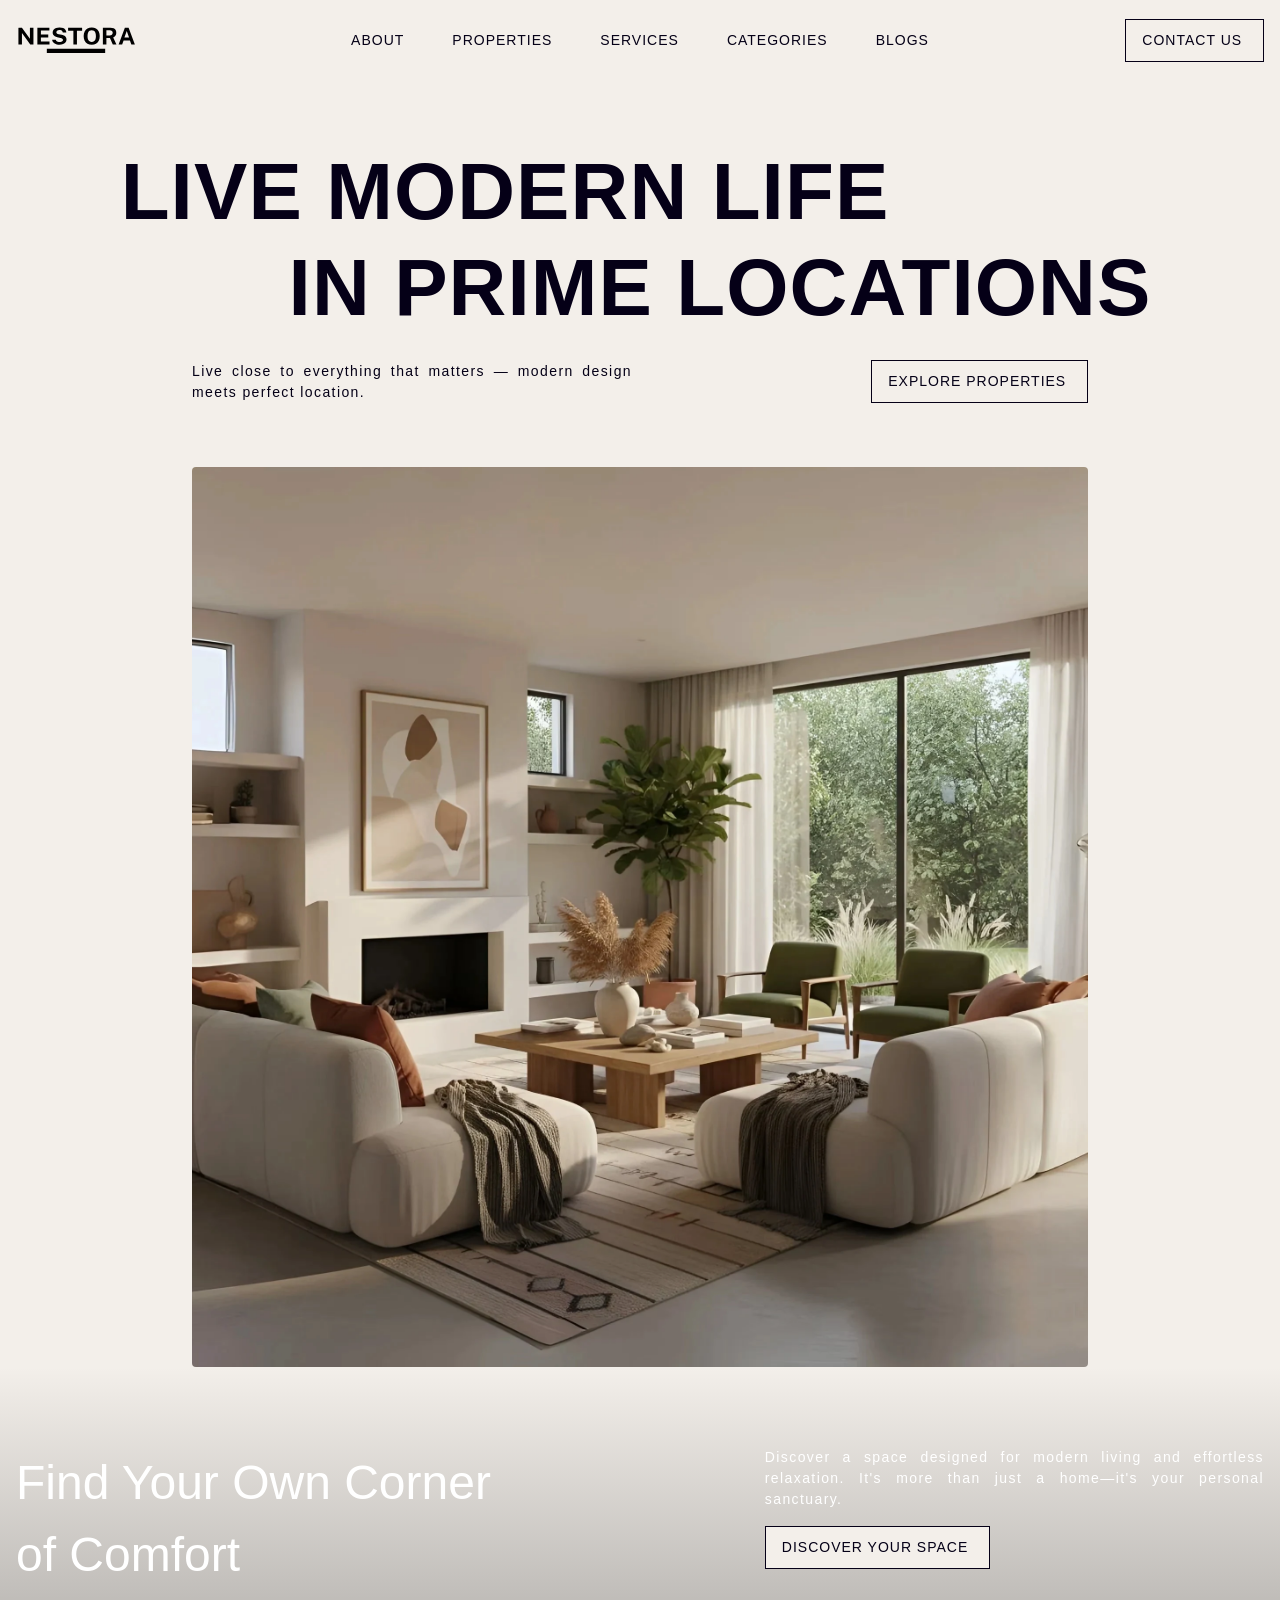
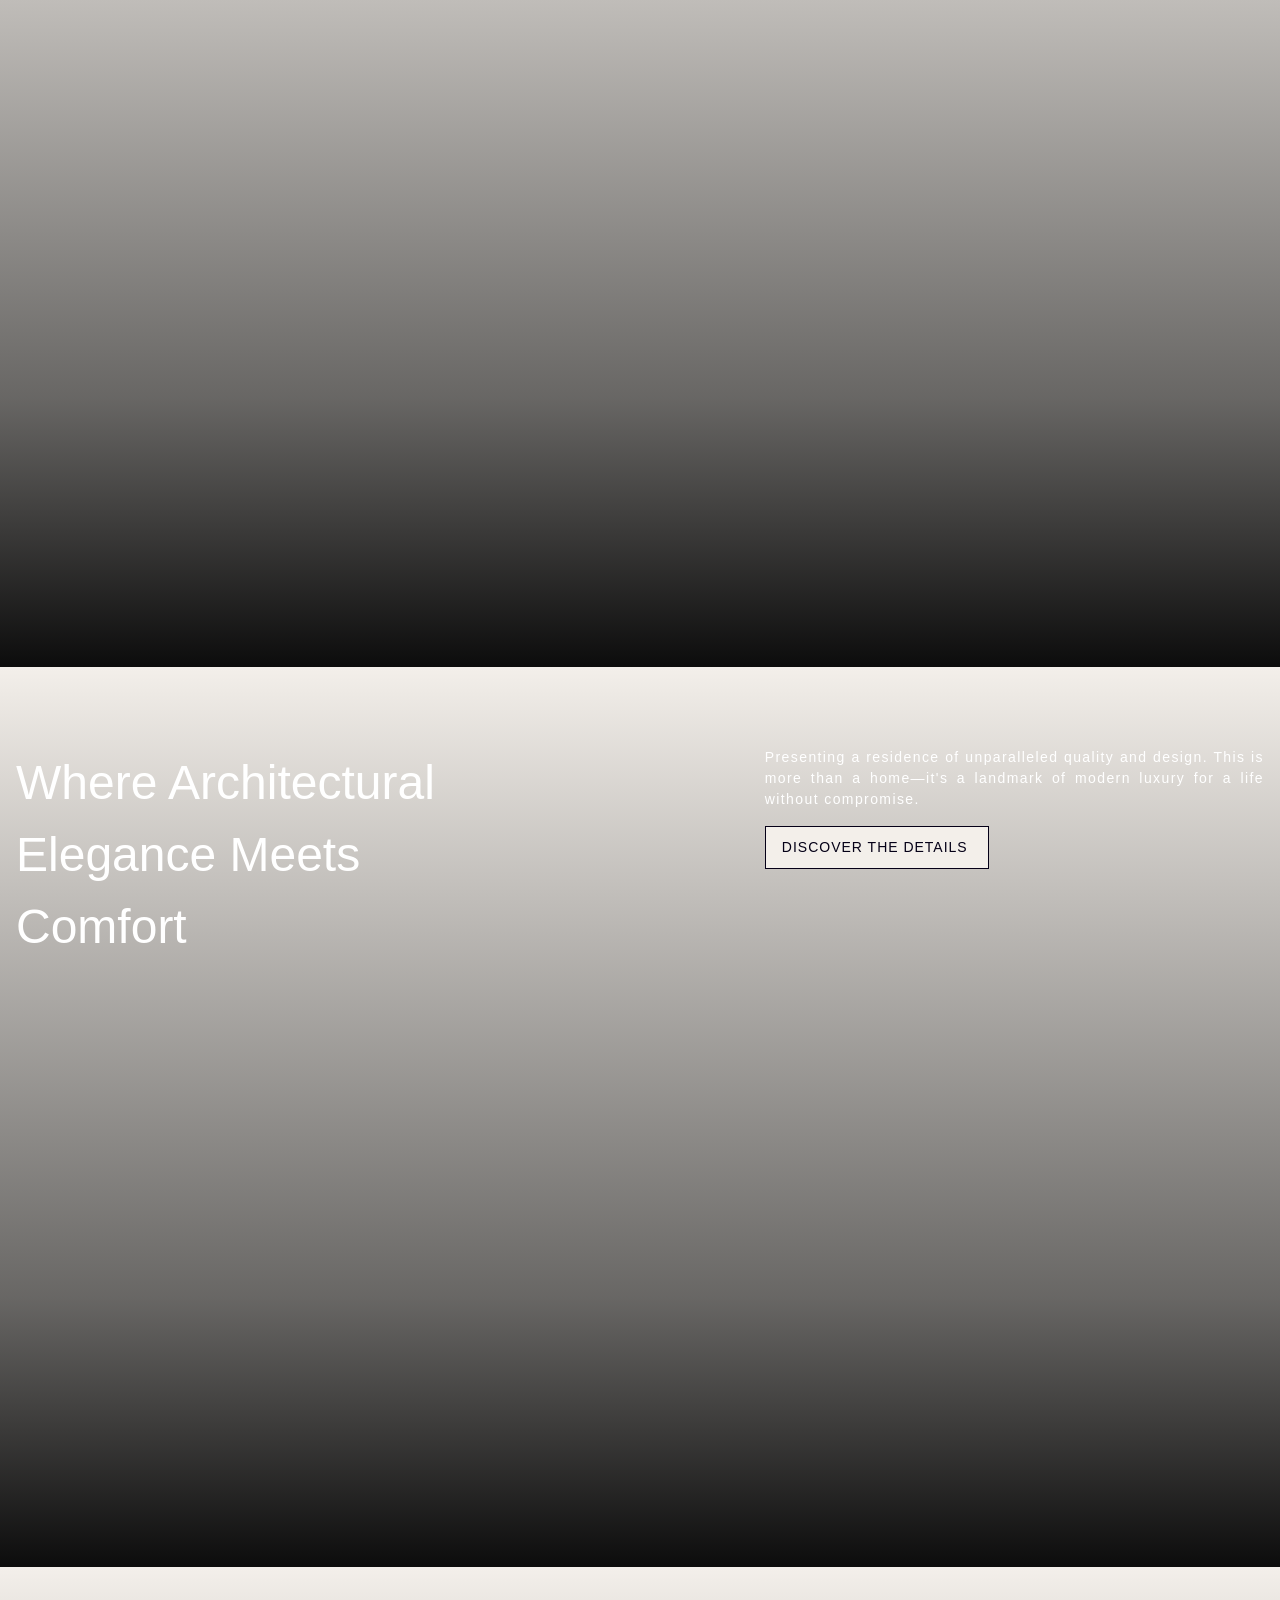
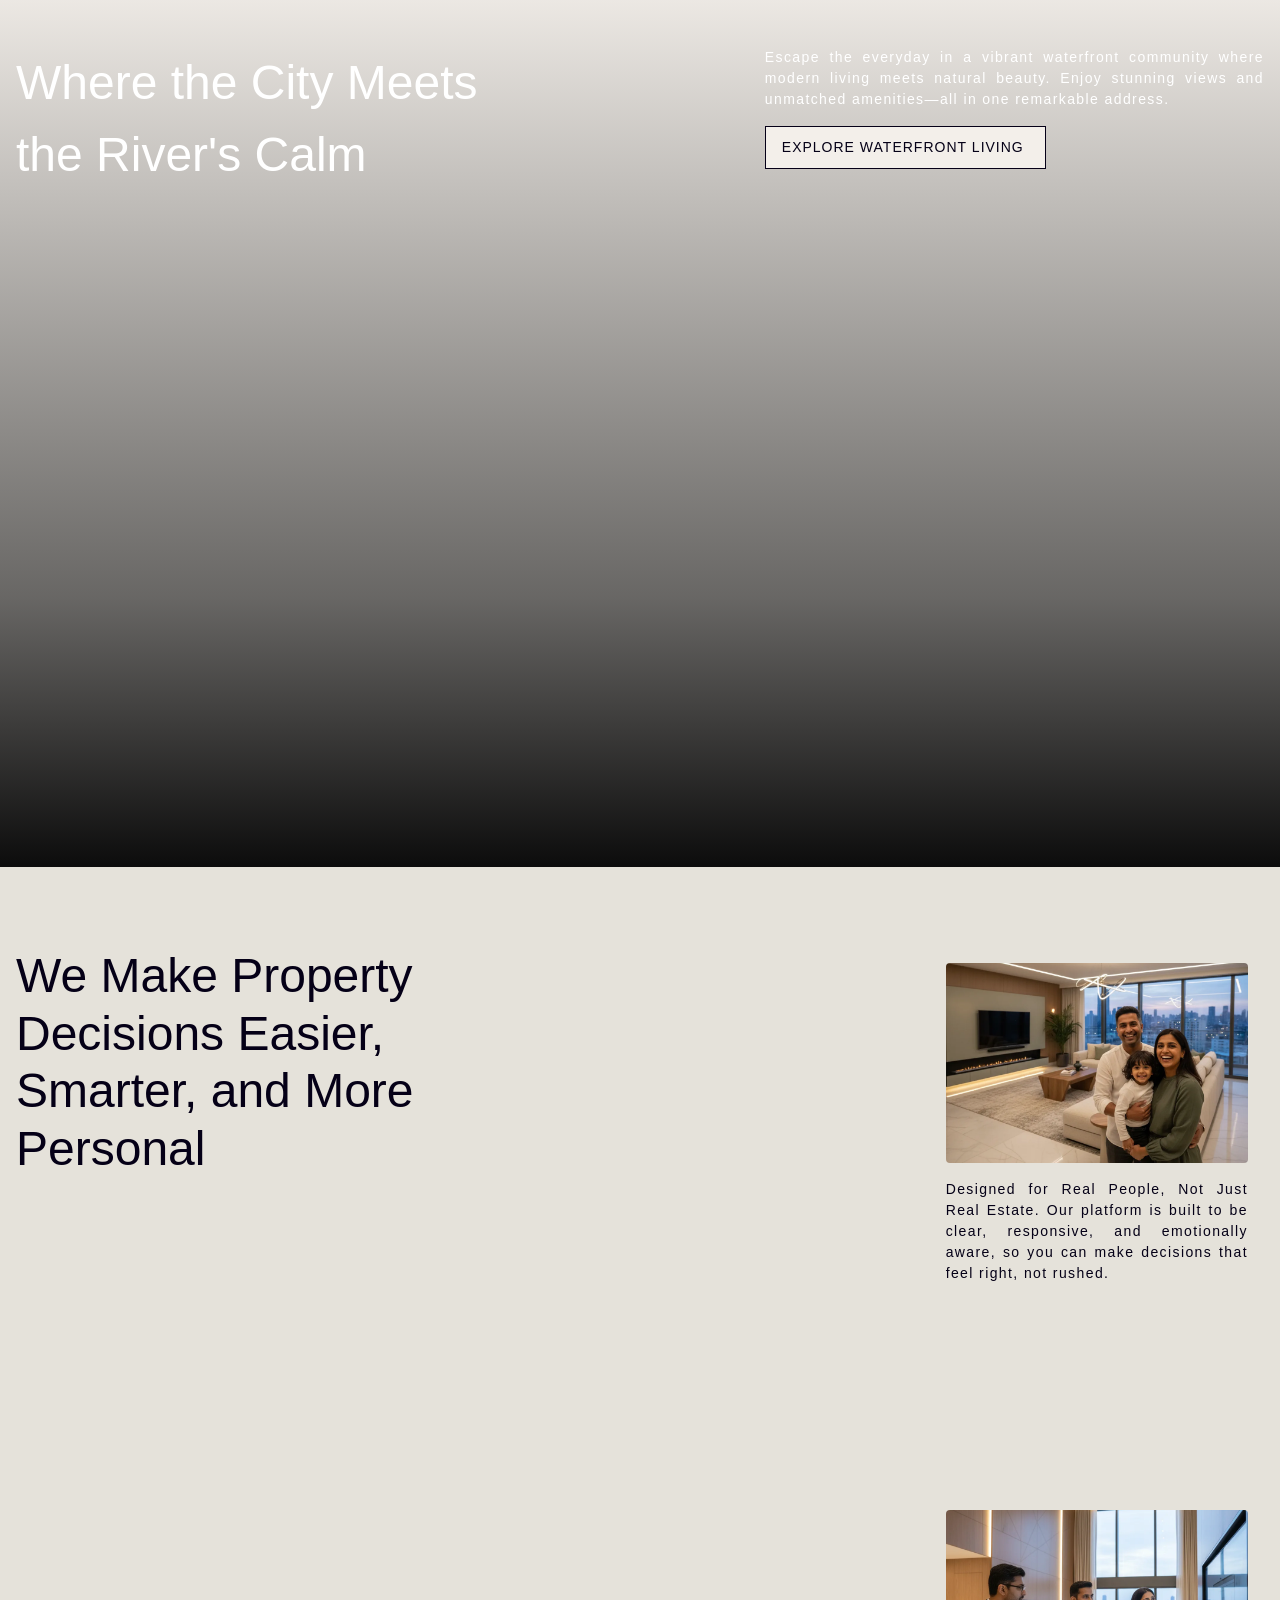
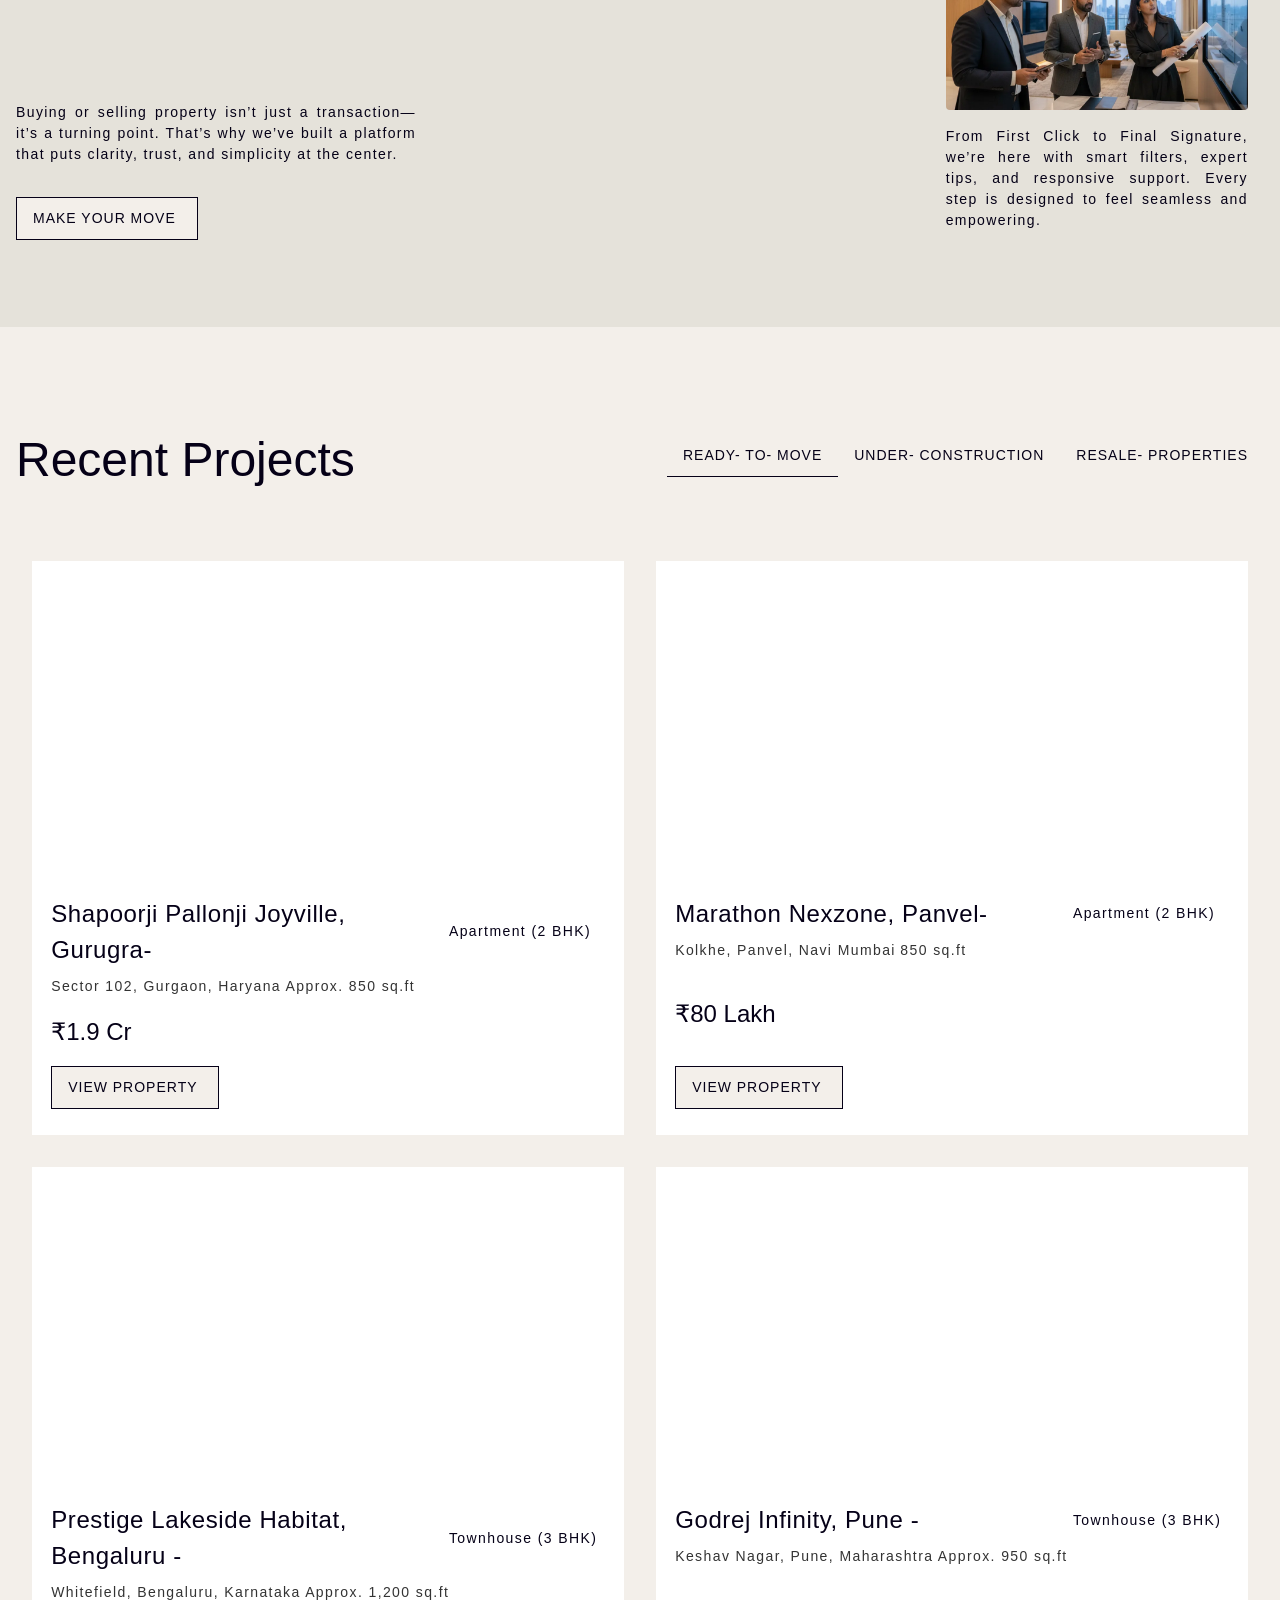
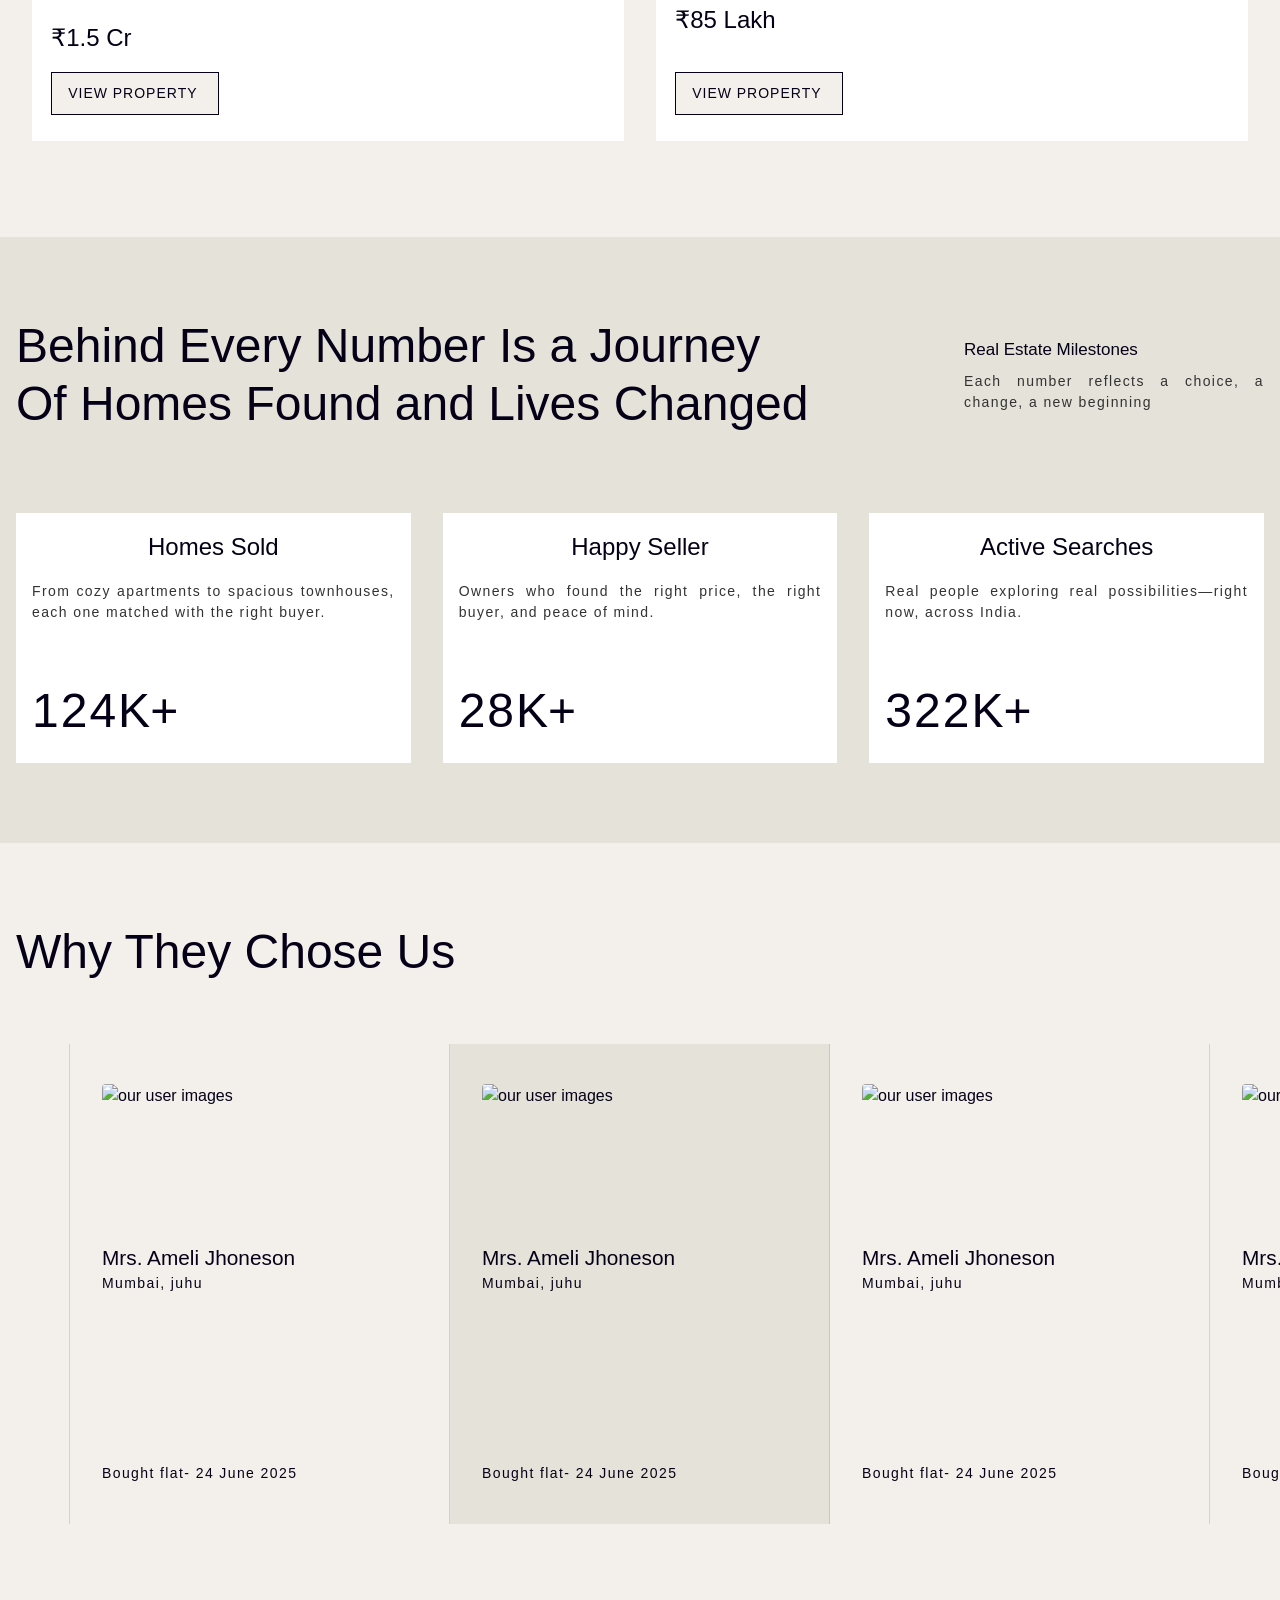
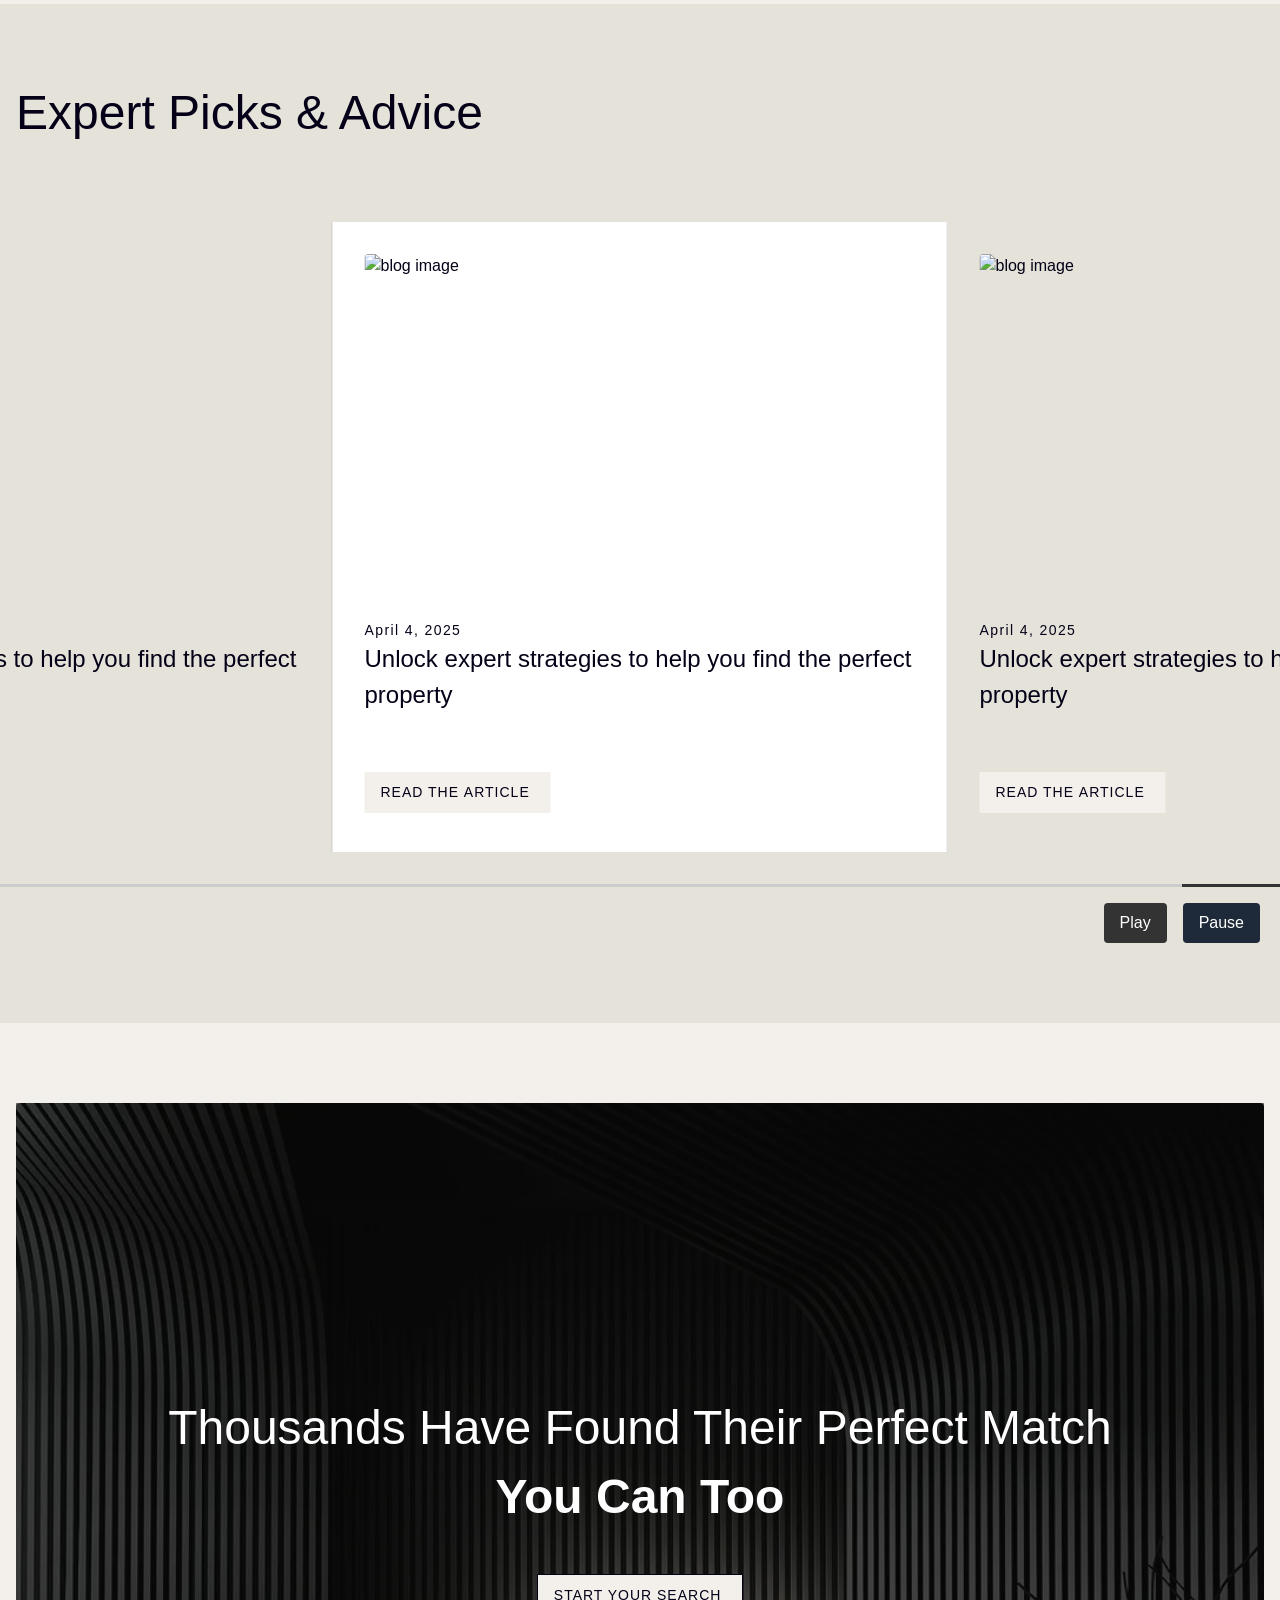
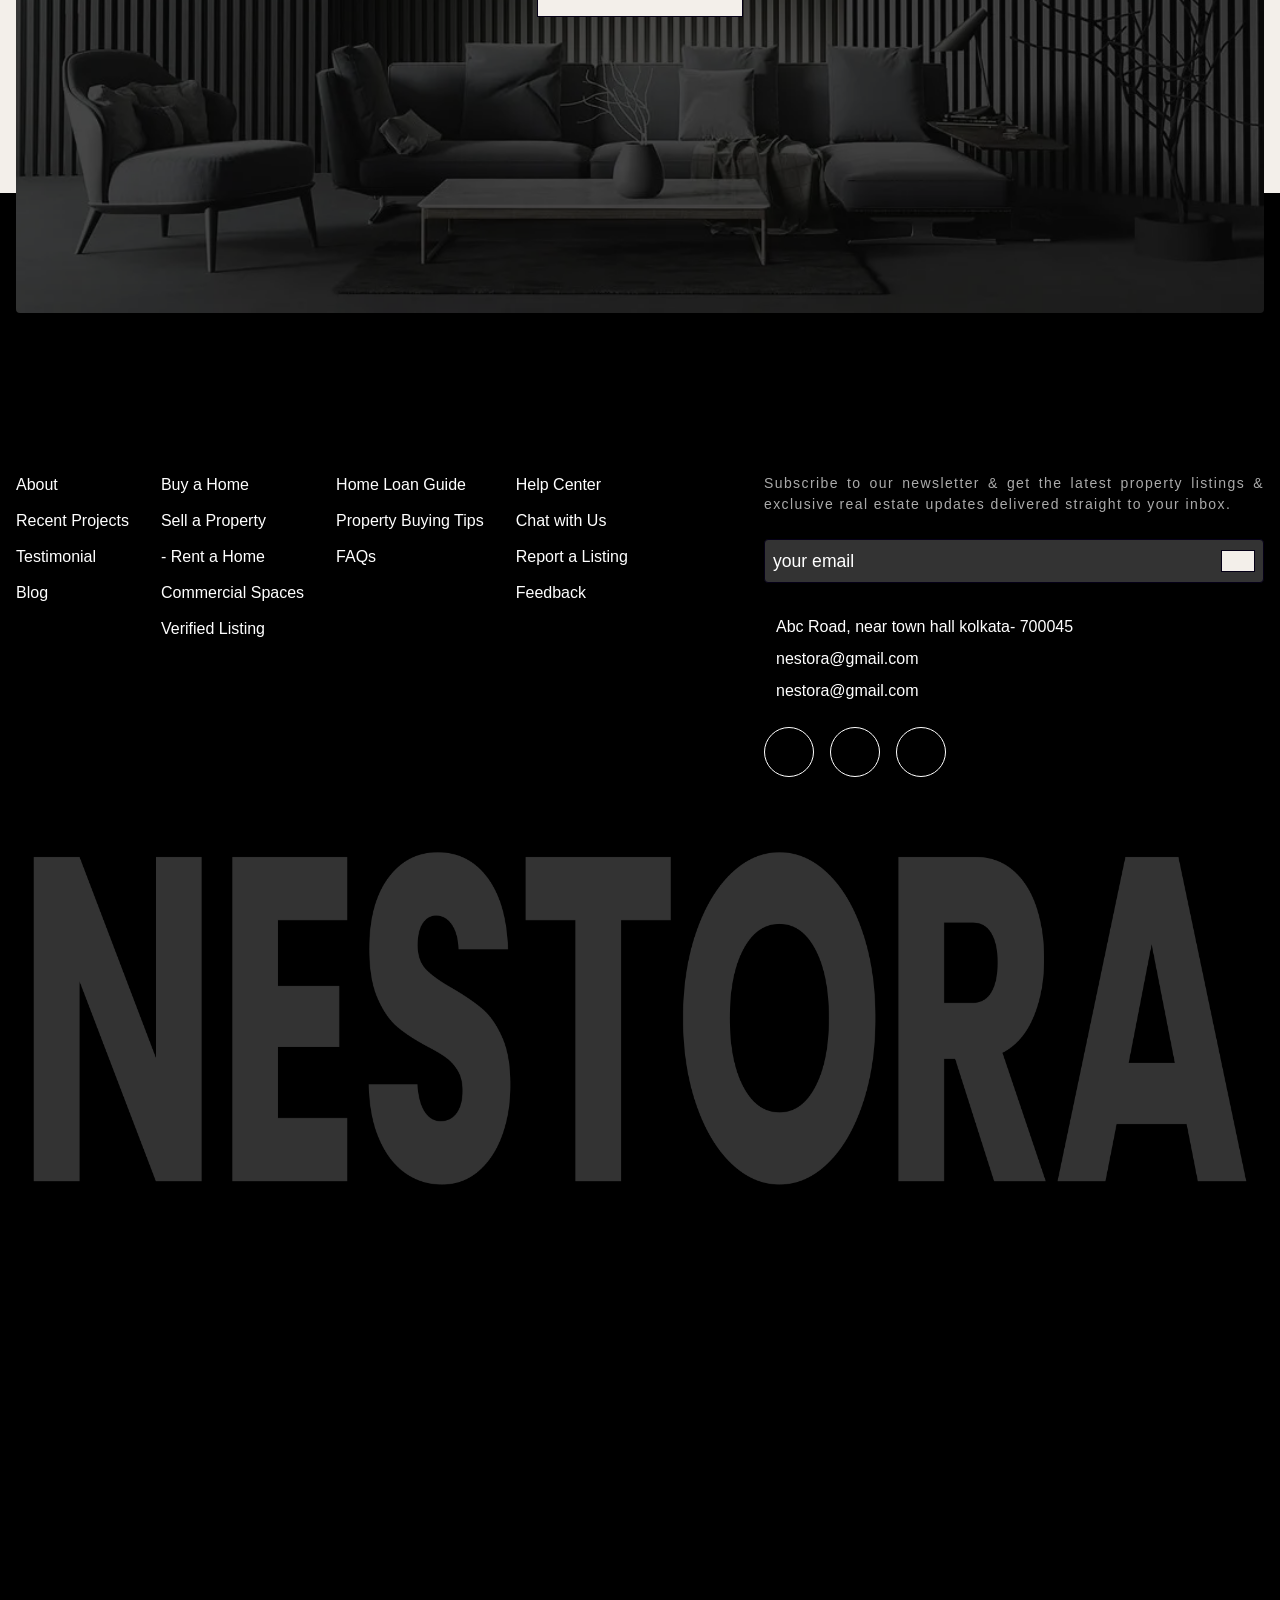
==== commit d0fd6bc4: "Add files via upload" ====
--- a/src/index.html
+++ b/src/index.html
@@ -261,7 +261,7 @@
           </div>
           <!-- about mid image -->
           <div class="mdl-img w-full h-[900px] flex-center">
-            <img loading="lazy" src="../src/assets/images/about/img-1.webp" alt="our design of home"
+            <img loading="lazy" src="/src/assets/images/about/img-1.webp" alt="our design of home"
               class="w-full h-full object-cover">
           </div>
           <!-- about info extra -->
@@ -270,7 +270,7 @@
             <div class="w-full h-full pb-4">
               <div class="card card-1 w-full h-auto  flex flex-col items-center justify-between p-4">
                 <div class="img-box w-full h-[200px] overflow-hidden">
-                  <img loading="lazy" src="../src/assets/images/about/img-2.webp" alt="our about extra info image"
+                  <img loading="lazy" src="/src/assets/images/about/img-2.webp" alt="our about extra info image"
                     class="img-set">
                 </div>
                 <div class="intro w-full h-full flex flex-col items-center pt-4">
@@ -283,7 +283,7 @@
             <div class="w-full h-auto flex items-end">
               <div class="card card-2 w-full h-auto  flex flex-col items-center justify-between p-4">
                 <div class="img-box w-full h-[200px] overflow-hidden">
-                  <img loading="lazy" src="../src/assets/images/about/img-3.webp" alt="our about extra info image"
+                  <img loading="lazy" src="/src/assets/images/about/img-3.webp" alt="our about extra info image"
                     class="img-set">
                 </div>
                 <div class="intro w-full h-full flex flex-col items-center pt-4">
@@ -1383,7 +1383,7 @@
     <section class="section-cta section-padding w-full h-auto overflow-hidden relative z-10">
       <div class="container">
         <div class="cta-img-box w-full h-[90vh] flex-center relative overflow-hidden">
-          <img loading="lazy" src="../src/assets/images/footer/img-1.webp" alt="section cta image"
+          <img loading="lazy" src="/src/assets/images/footer/img-1.webp" alt="section cta image"
             class="img-set object-bottom relative z-2">
 
           <!-- overlay text -->
@@ -1525,7 +1525,7 @@
             </div>
             <!-- footer-btm -->
             <div class="footer-btm w-full h-auto flex-center">
-              <img loading="lazy" src="../src/assets/images/footer/logo-exp.png" alt="logo"
+              <img loading="lazy" src="/src/assets/images/footer/logo-exp.png" alt="logo"
                 class="w-full h-full object-contain">
             </div>
           </div>
@@ -1533,18 +1533,12 @@
       </div>
     </div>
     <div class="footer-back-img w-full h-[400px] z-[-1] sticky bottom-0">
-      <img loading="lazy" src="../src/assets/images/footer/img-2.webp" alt="footer bottom image"
+      <img loading="lazy" src="/src/assets/images/footer/img-2.webp" alt="footer bottom image"
         class="img-set sticky bottom-0 object-center">
     </div>
   </footer>
 
-
   <!-- ========== End footer ========== -->
-
-
-
-
-
   <script src="https://cdn.jsdelivr.net/npm/@splidejs/splide@4.1.4/dist/js/splide.min.js"></script>
   <script src="https://unpkg.com/scrollreveal"></script>
   <script src="assets/script/main.js"></script>
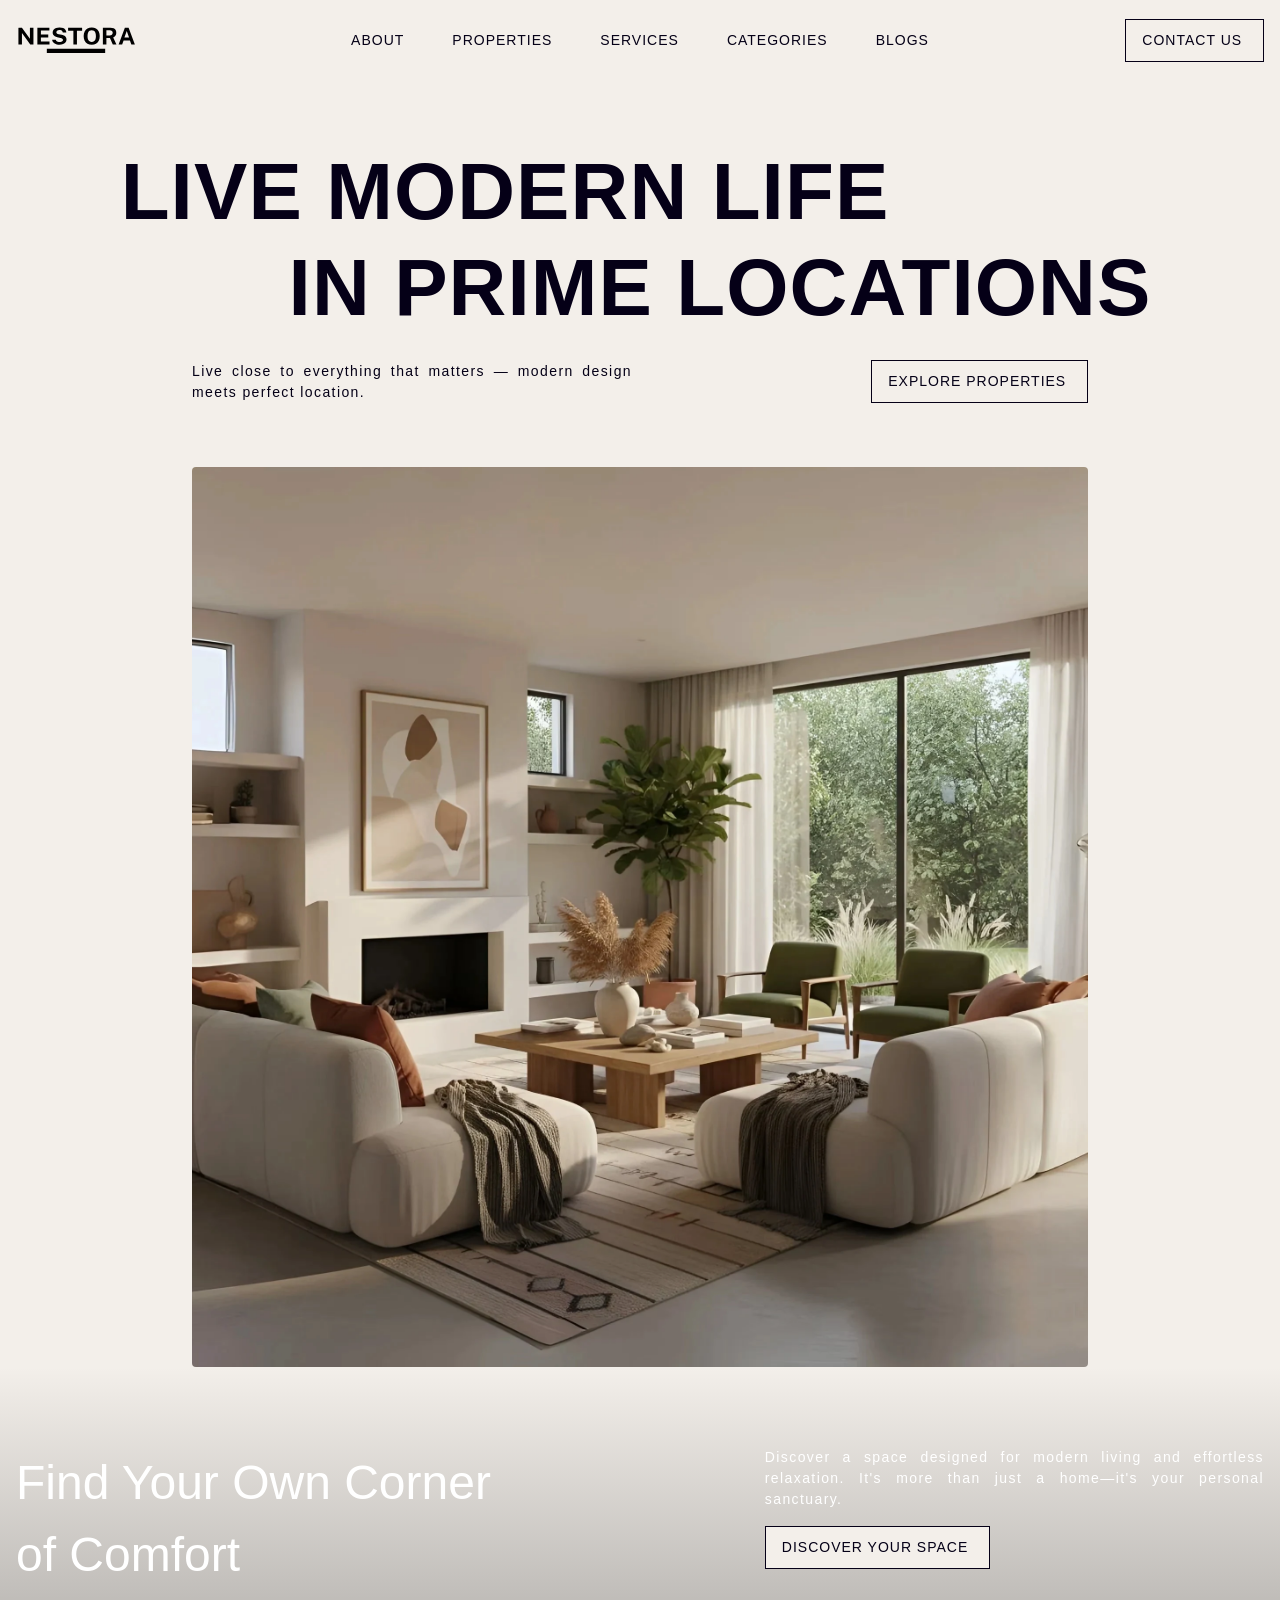
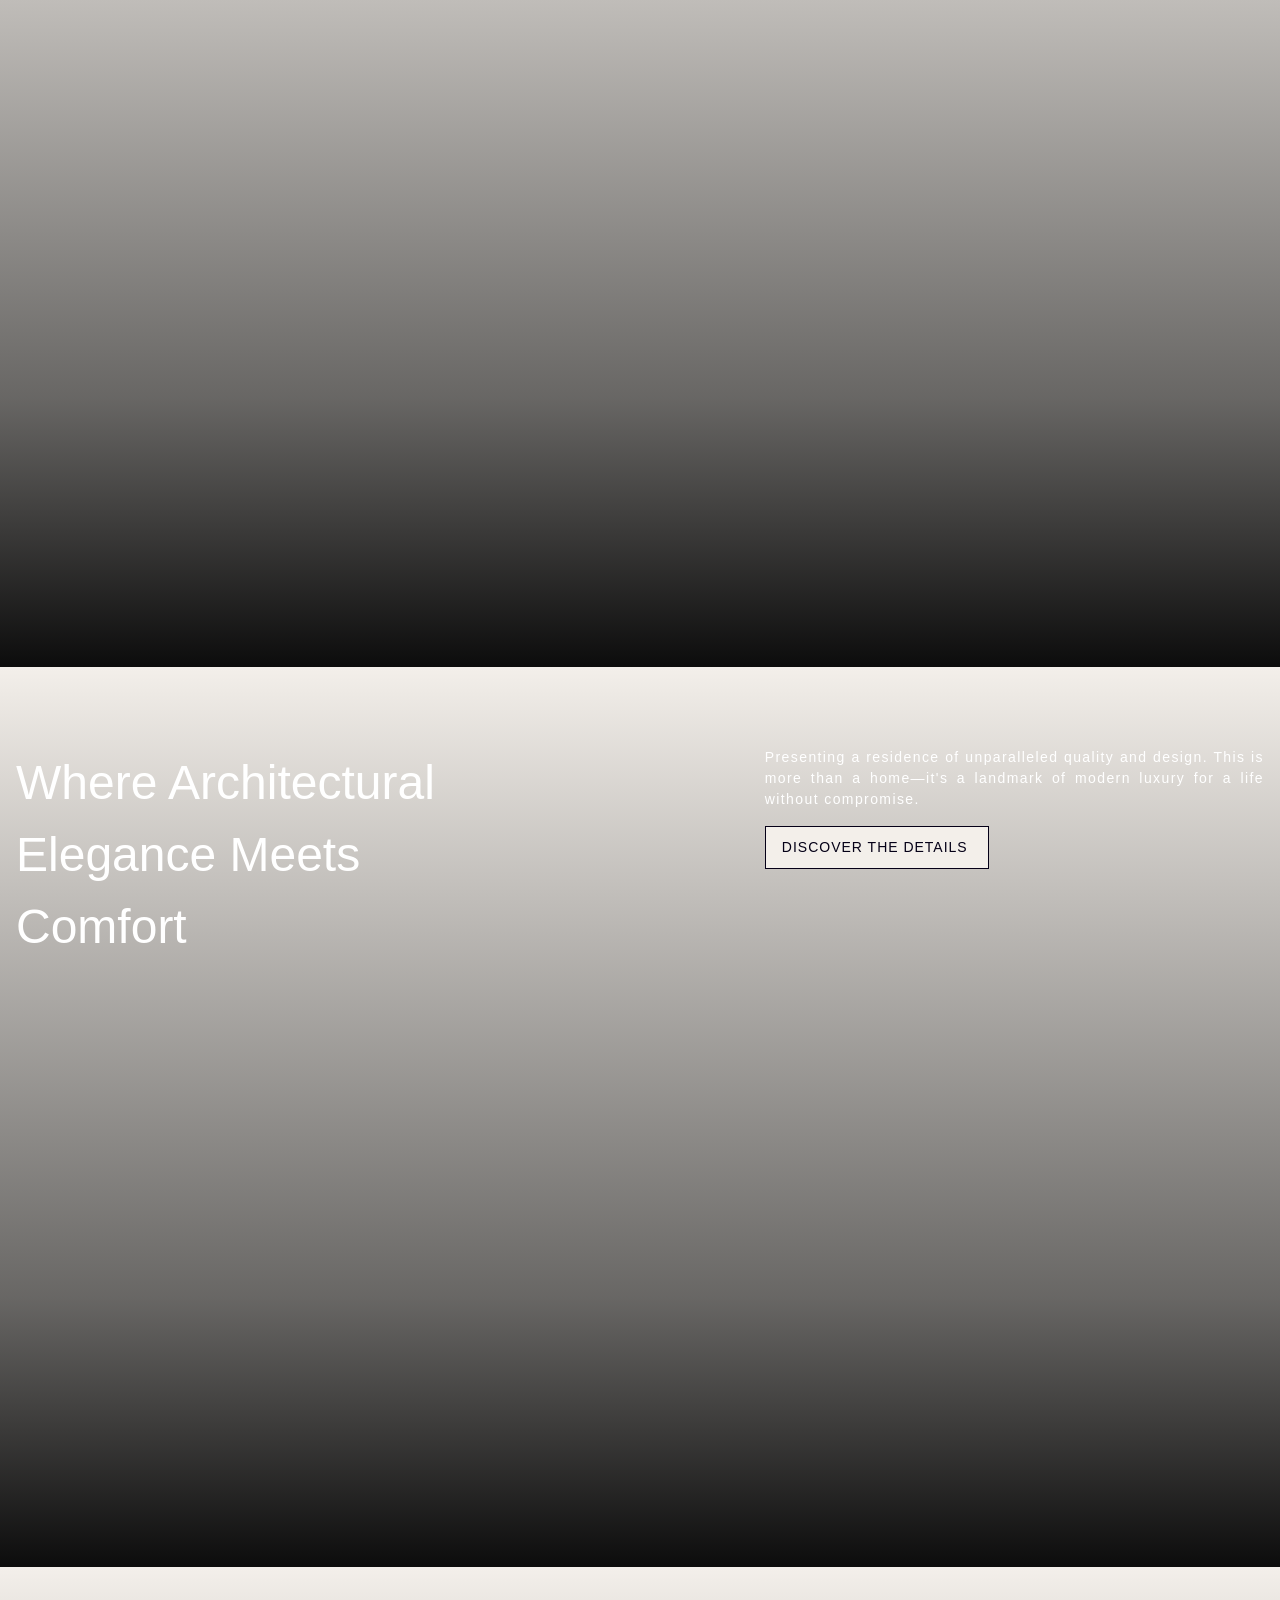
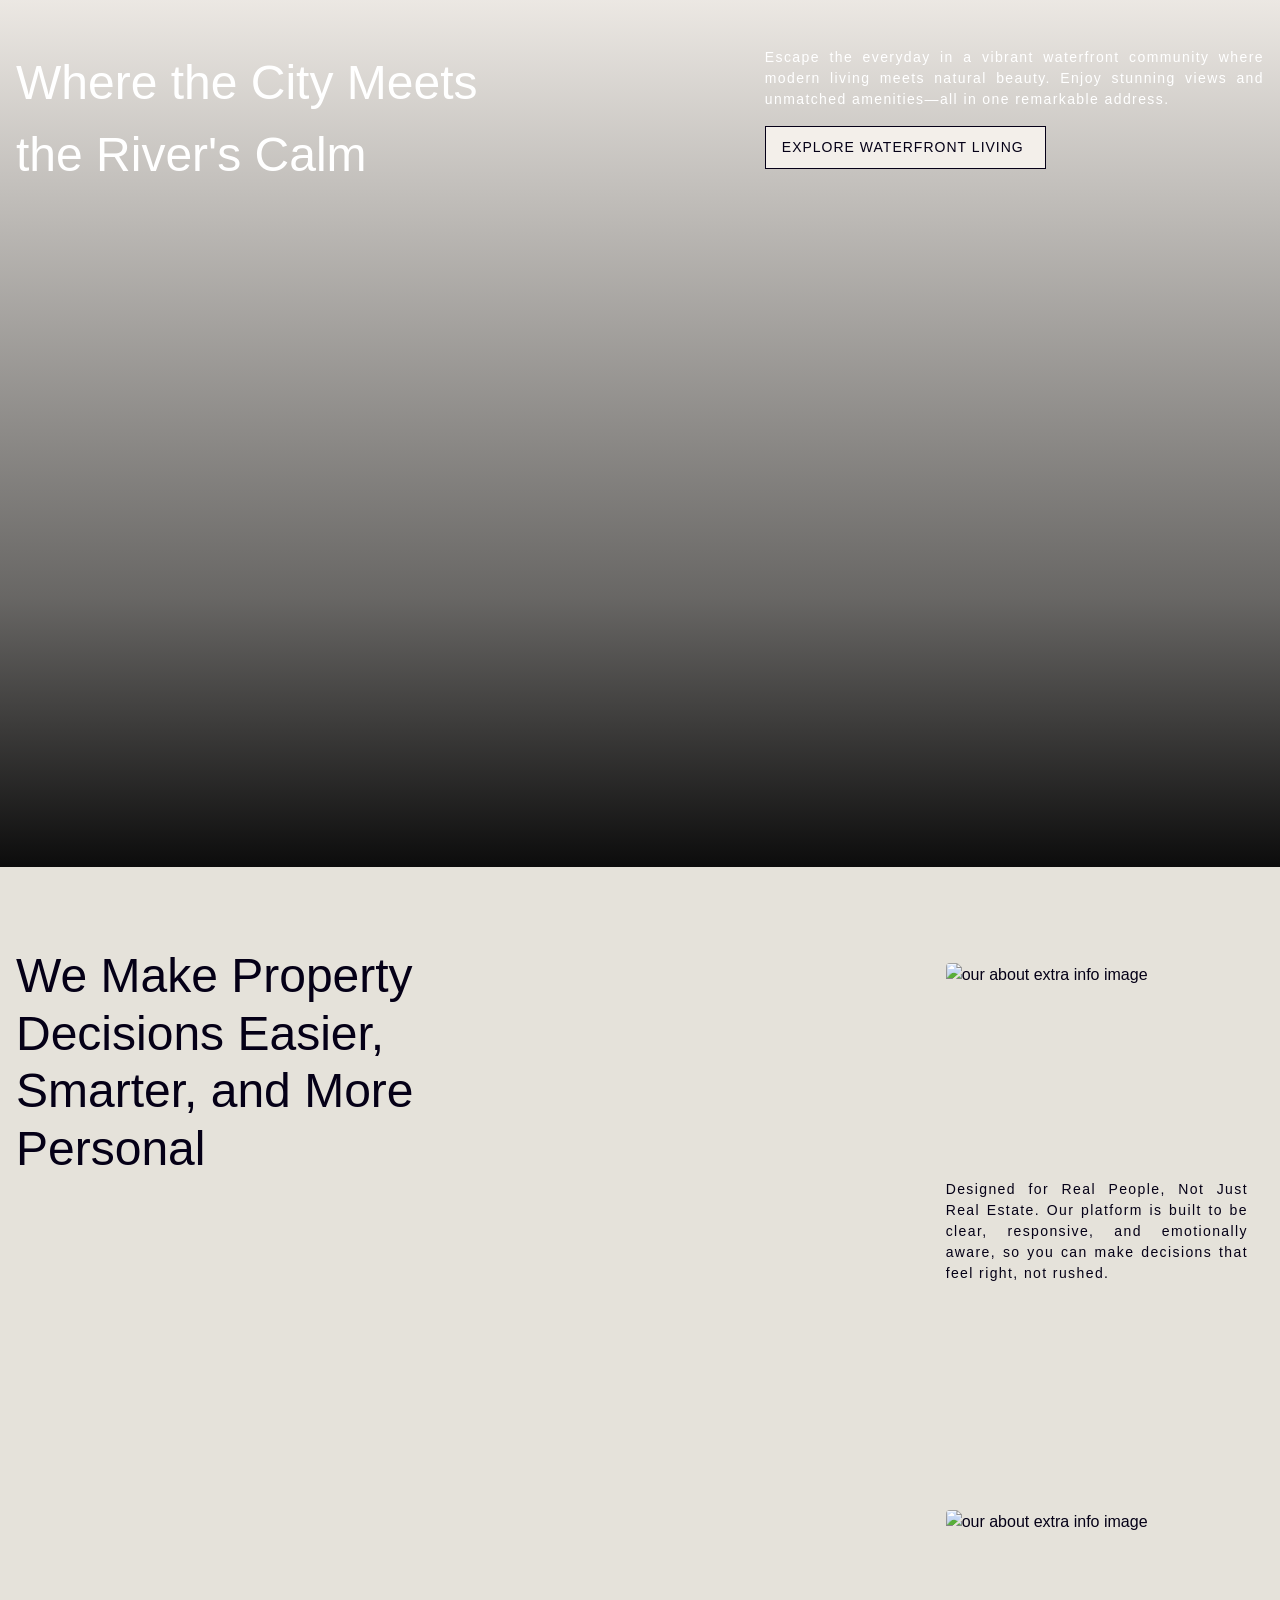
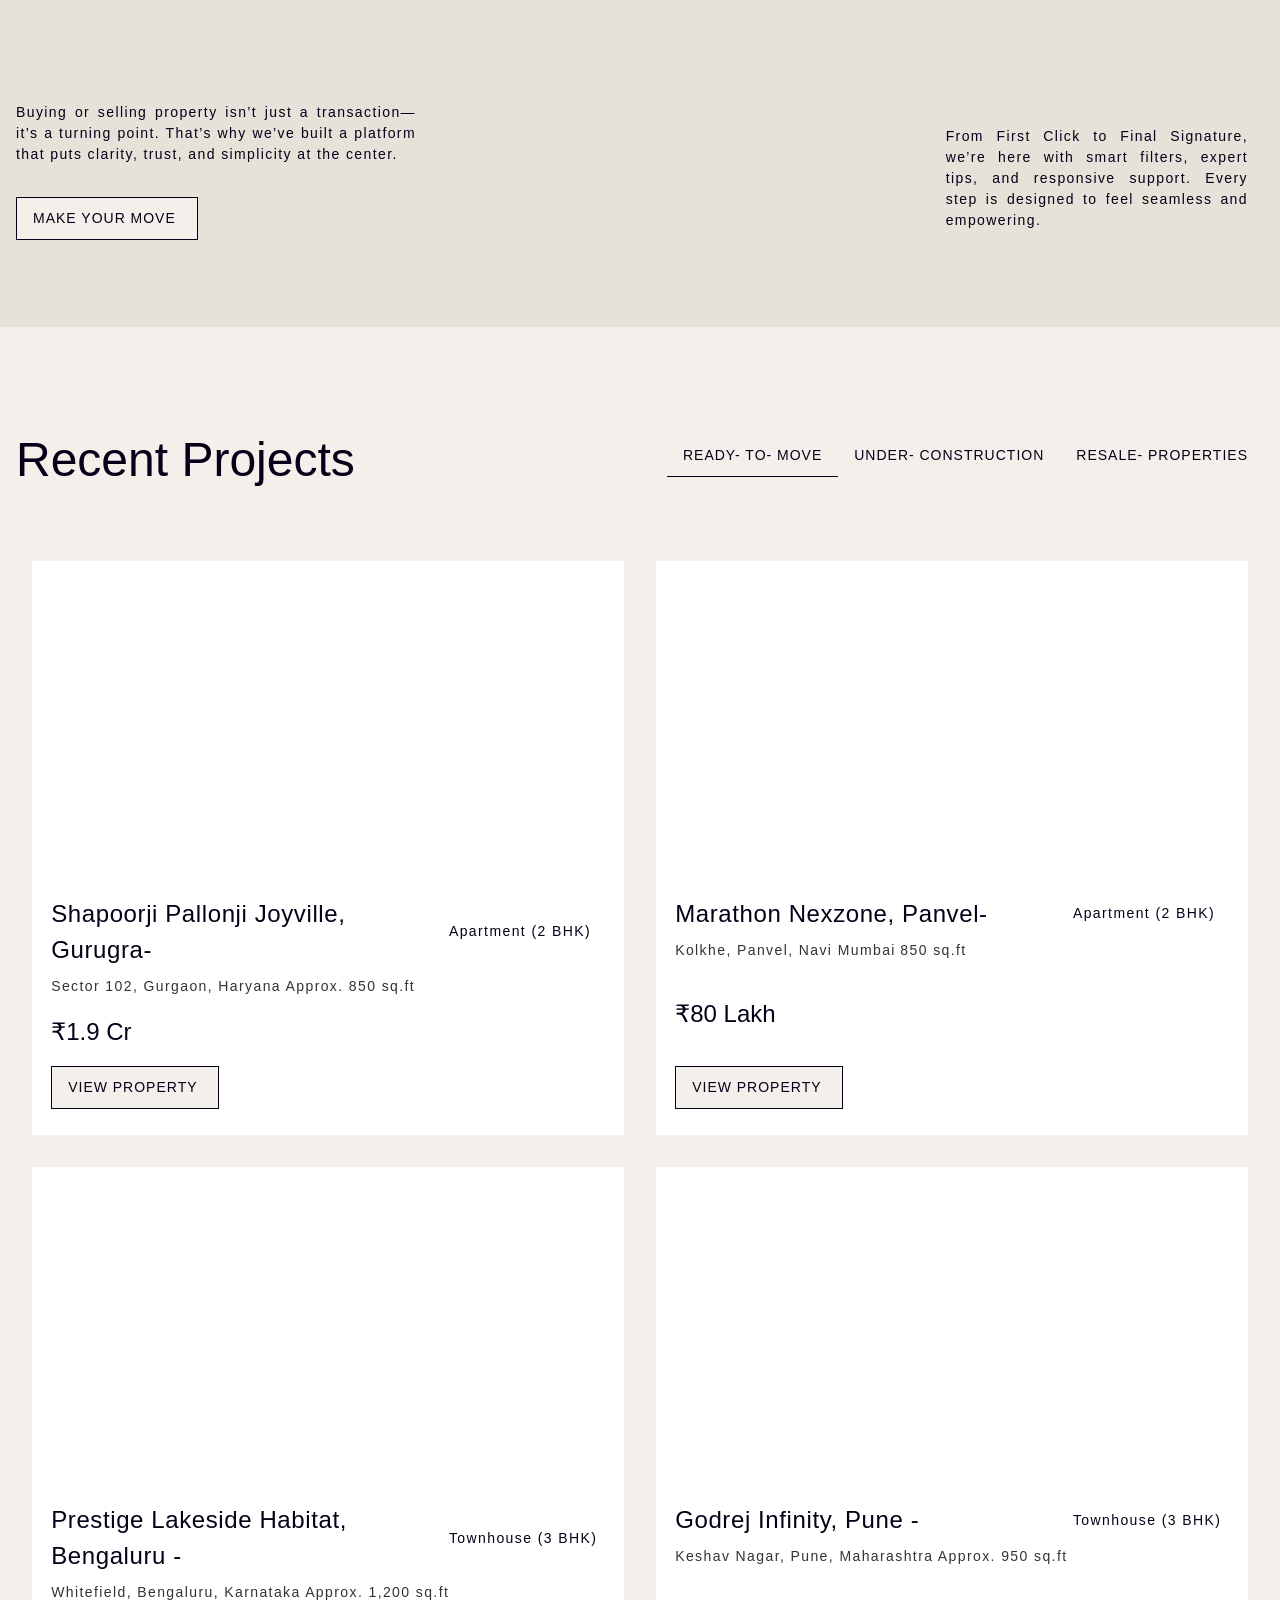
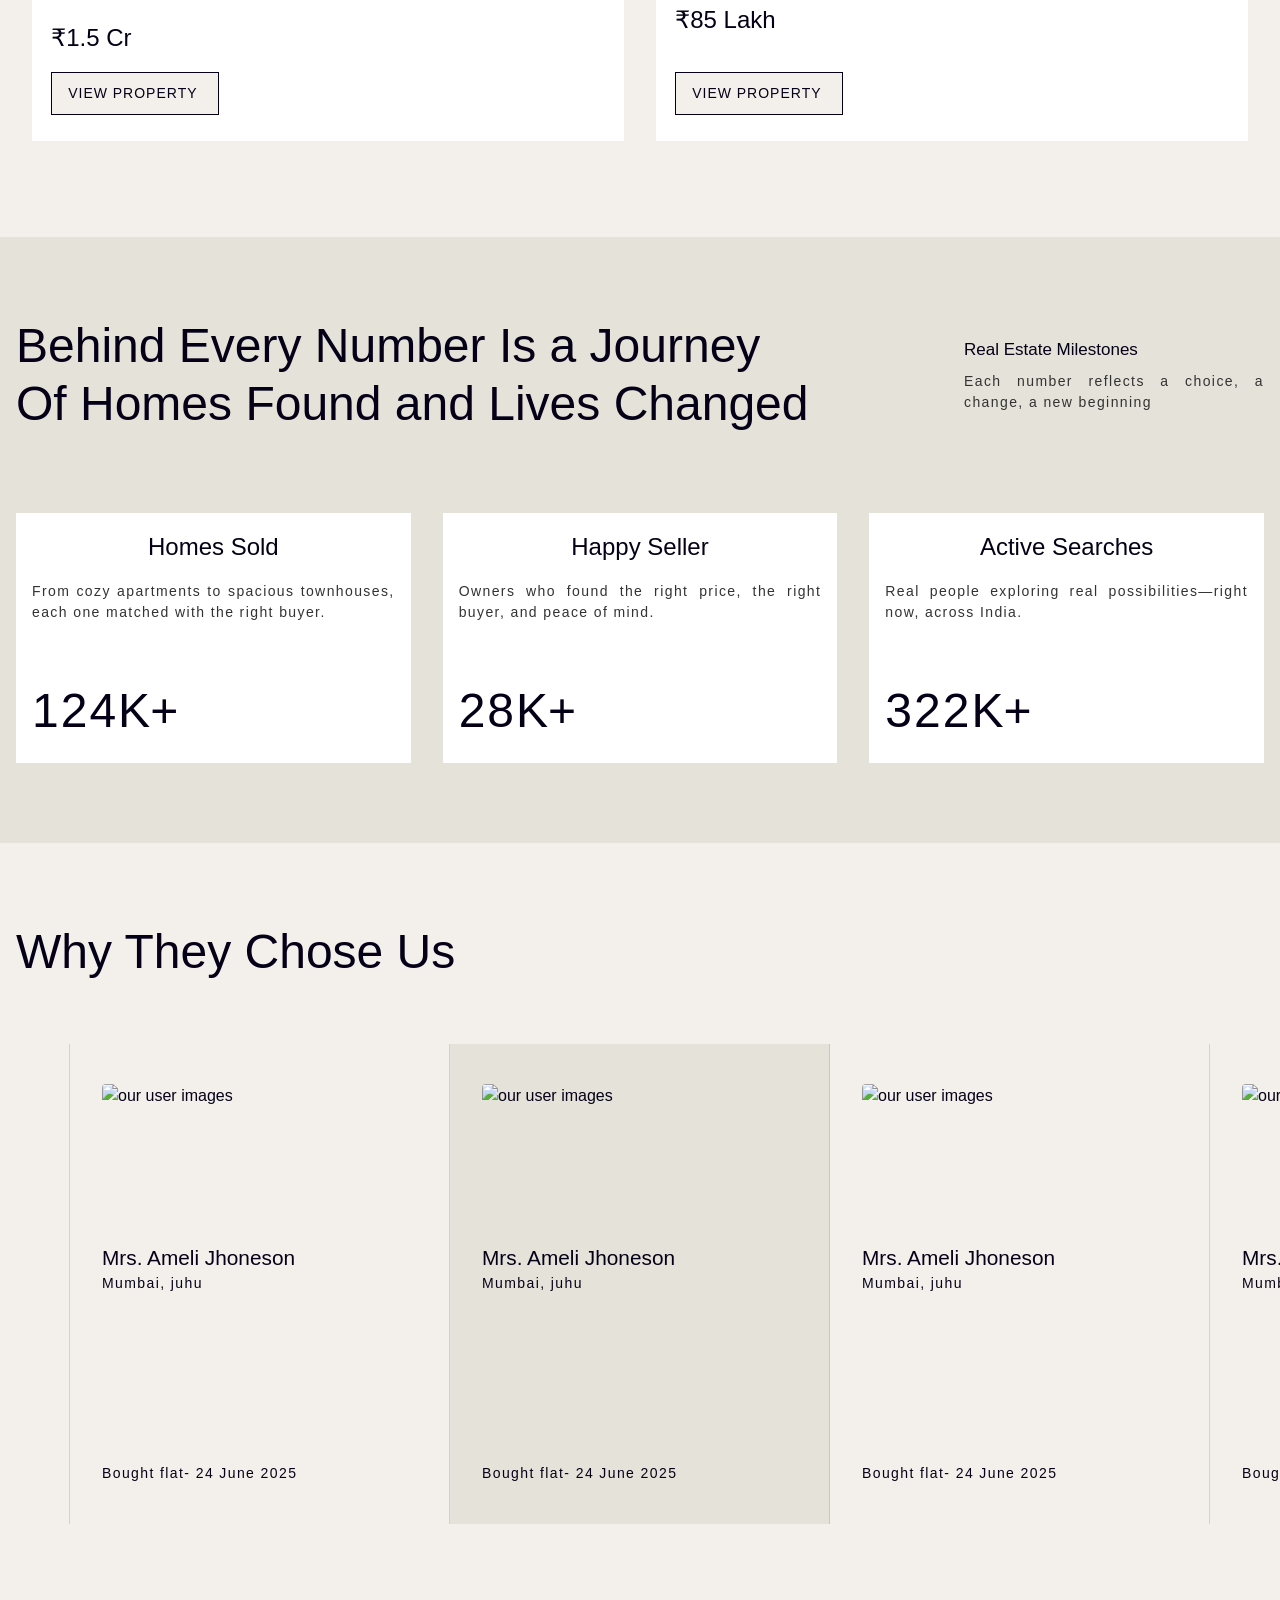
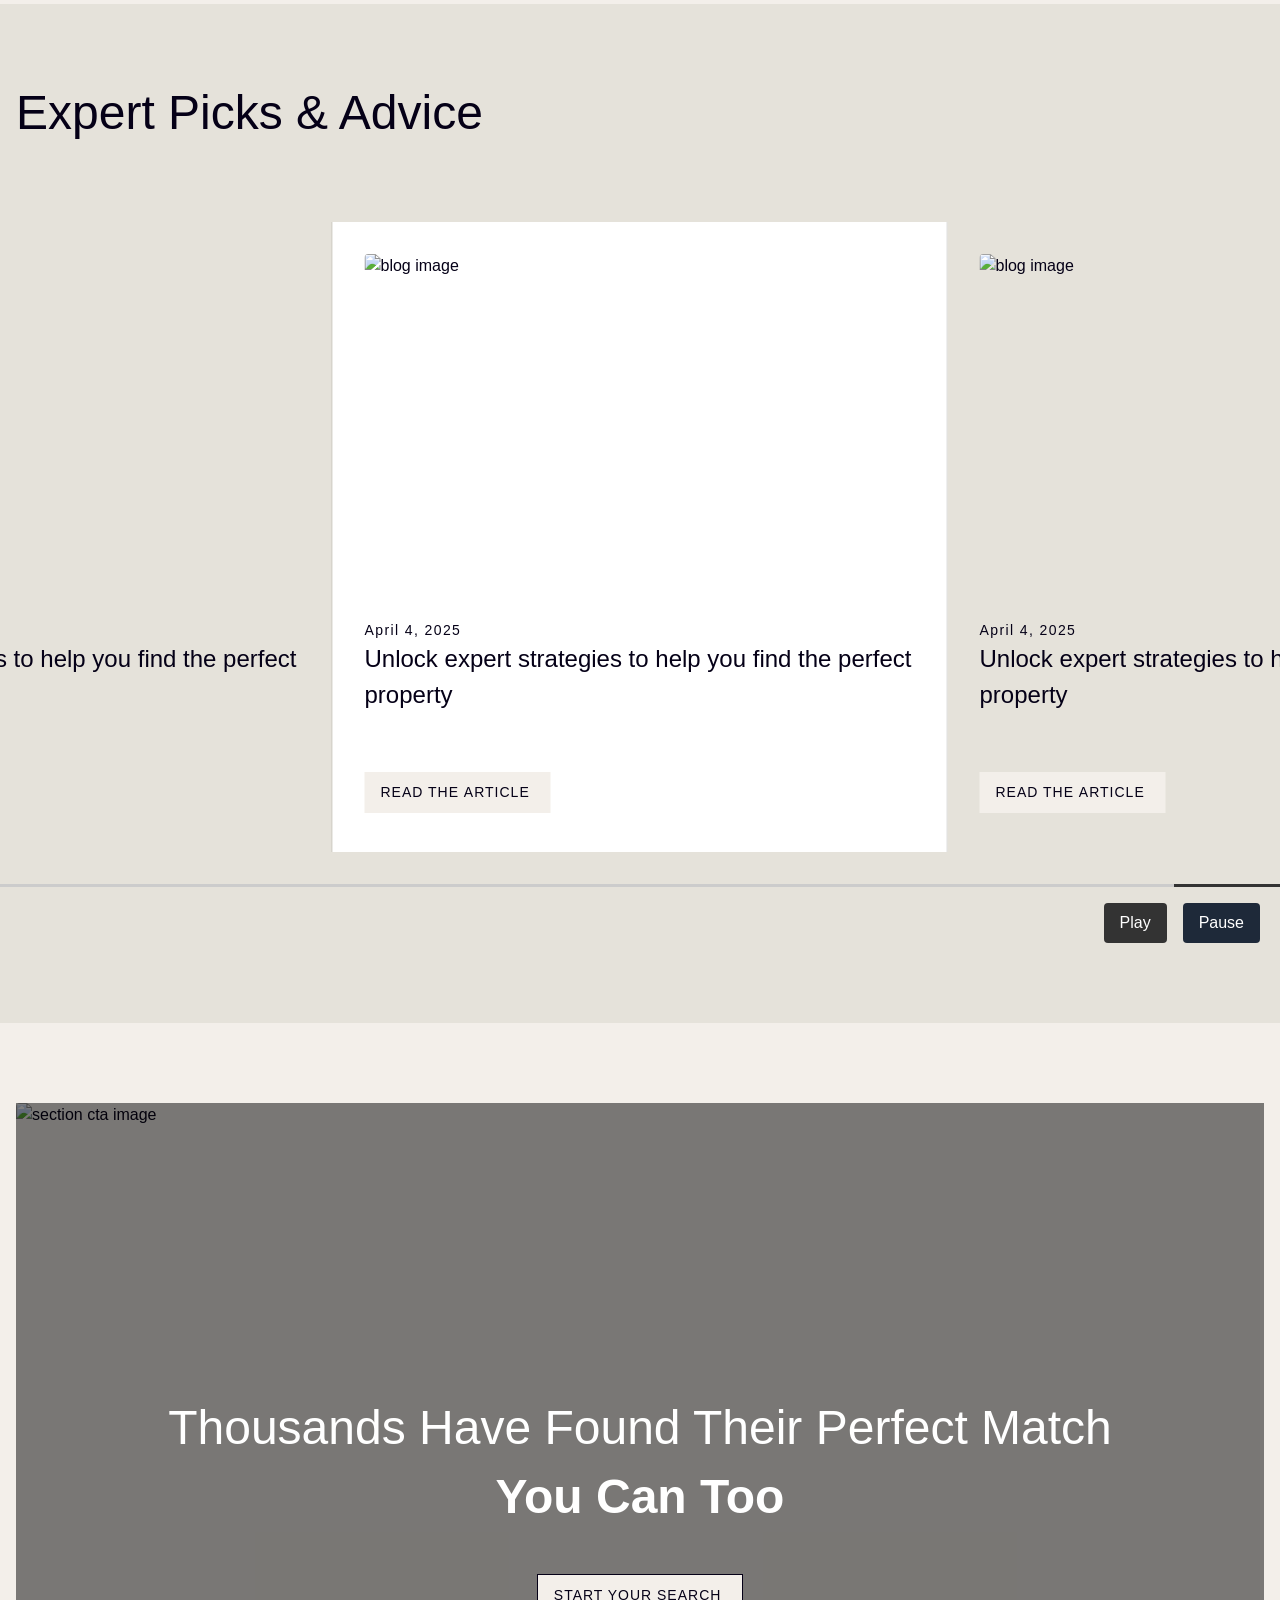
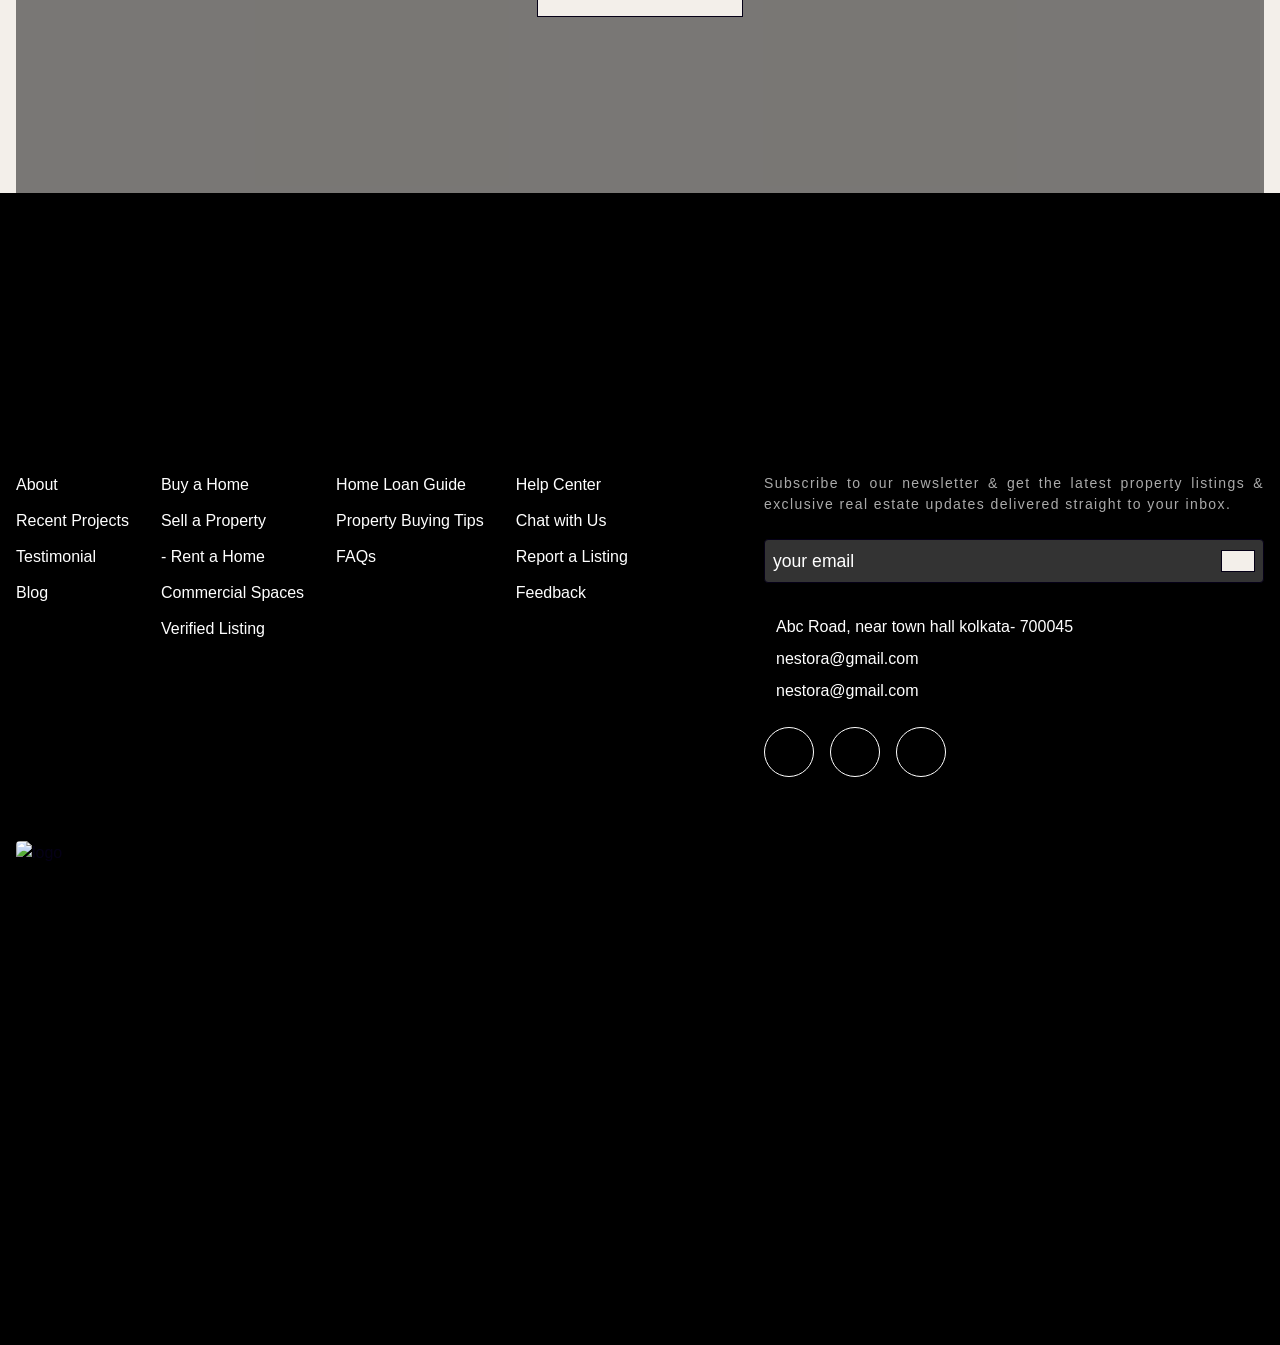
==== commit bb8fa06a: "Add files via upload" ====
--- a/src/index.html
+++ b/src/index.html
@@ -151,7 +151,7 @@
         </div>
       </div>
       <div
-        class="hero-fixed-img-1 w-full h-screen overflow-hidden bg-[url(/src/assets/images/hero/img-1.webp)] bg-fixed bg-cover bg-center top-0 ">
+        class="hero-fixed-img-1 w-full h-screen overflow-hidden bg-[url(/assets/images/hero/img-1.webp)] bg-fixed bg-cover bg-center top-0 ">
       </div>
     </div>
     <!-- img-2 -->
@@ -187,7 +187,7 @@
         </div>
       </div>
       <div
-        class="hero-fixed-img-2 w-full h-screen overflow-hidden bg-[url(/src/assets/images/hero/img-2.webp)] bg-fixed bg-cover bg-center top-0">
+        class="hero-fixed-img-2 w-full h-screen overflow-hidden bg-[url(/assets/images/hero/img-2.webp)] bg-fixed bg-cover bg-center top-0">
       </div>
     </div>
     <!-- img-3 -->
@@ -223,7 +223,7 @@
         </div>
       </div>
       <div
-        class="hero-fixed-img-3 w-full h-screen overflow-hidden bg-[url(/src/assets/images/hero/img-3.webp)] bg-fixed bg-cover bg-center top-0">
+        class="hero-fixed-img-3 w-full h-screen overflow-hidden bg-[url(/assets/images/hero/img-3.webp)] bg-fixed bg-cover bg-center top-0">
       </div>
     </div>
 
@@ -261,7 +261,7 @@
           </div>
           <!-- about mid image -->
           <div class="mdl-img w-full h-[900px] flex-center">
-            <img loading="lazy" src="/src/assets/images/about/img-1.webp" alt="our design of home"
+            <img loading="lazy" src="/assets/images/about/img-1.webp" alt="our design of home"
               class="w-full h-full object-cover">
           </div>
           <!-- about info extra -->
@@ -270,7 +270,7 @@
             <div class="w-full h-full pb-4">
               <div class="card card-1 w-full h-auto  flex flex-col items-center justify-between p-4">
                 <div class="img-box w-full h-[200px] overflow-hidden">
-                  <img loading="lazy" src="/src/assets/images/about/img-2.webp" alt="our about extra info image"
+                  <img loading="lazy" src="/assets/images/about/img-2.webp" alt="our about extra info image"
                     class="img-set">
                 </div>
                 <div class="intro w-full h-full flex flex-col items-center pt-4">
@@ -283,7 +283,7 @@
             <div class="w-full h-auto flex items-end">
               <div class="card card-2 w-full h-auto  flex flex-col items-center justify-between p-4">
                 <div class="img-box w-full h-[200px] overflow-hidden">
-                  <img loading="lazy" src="/src/assets/images/about/img-3.webp" alt="our about extra info image"
+                  <img loading="lazy" src="/assets/images/about/img-3.webp" alt="our about extra info image"
                     class="img-set">
                 </div>
                 <div class="intro w-full h-full flex flex-col items-center pt-4">
@@ -1383,7 +1383,7 @@
     <section class="section-cta section-padding w-full h-auto overflow-hidden relative z-10">
       <div class="container">
         <div class="cta-img-box w-full h-[90vh] flex-center relative overflow-hidden">
-          <img loading="lazy" src="/src/assets/images/footer/img-1.webp" alt="section cta image"
+          <img loading="lazy" src="/assets/images/footer/img-1.webp" alt="section cta image"
             class="img-set object-bottom relative z-2">
 
           <!-- overlay text -->
@@ -1525,7 +1525,7 @@
             </div>
             <!-- footer-btm -->
             <div class="footer-btm w-full h-auto flex-center">
-              <img loading="lazy" src="/src/assets/images/footer/logo-exp.png" alt="logo"
+              <img loading="lazy" src="/assets/images/footer/logo-exp.png" alt="logo"
                 class="w-full h-full object-contain">
             </div>
           </div>
@@ -1533,7 +1533,7 @@
       </div>
     </div>
     <div class="footer-back-img w-full h-[400px] z-[-1] sticky bottom-0">
-      <img loading="lazy" src="/src/assets/images/footer/img-2.webp" alt="footer bottom image"
+      <img loading="lazy" src="/assets/images/footer/img-2.webp" alt="footer bottom image"
         class="img-set sticky bottom-0 object-center">
     </div>
   </footer>
--- a/src/output.css
+++ b/src/output.css
@@ -291,6 +291,9 @@
   .inline-block {
     display: inline-block;
   }
+  .table {
+    display: table;
+  }
   .h-\[50px\] {
     height: 50px;
   }
@@ -393,9 +396,18 @@
   .max-w-\[1536px\] {
     max-width: 1536px;
   }
+  .border-collapse {
+    border-collapse: collapse;
+  }
+  .transform {
+    transform: var(--tw-rotate-x,) var(--tw-rotate-y,) var(--tw-rotate-z,) var(--tw-skew-x,) var(--tw-skew-y,);
+  }
   .cursor-pointer {
     cursor: pointer;
   }
+  .resize {
+    resize: both;
+  }
   .\[grid-template-columns\:repeat\(2\,minmax\(400px\,1fr\)\)\] {
     grid-template-columns: repeat(2,minmax(400px,1fr));
   }
@@ -482,6 +494,10 @@
   }
   .rounded-\[50\%\] {
     border-radius: 50%;
+  }
+  .border {
+    border-style: var(--tw-border-style);
+    border-width: 1px;
   }
   .border-1 {
     border-style: var(--tw-border-style);
@@ -521,6 +537,15 @@
   .bg-white {
     background-color: var(--color-white);
   }
+  .bg-\[url\(\/assets\/images\/hero\/img-1\.webp\)\] {
+    background-image: url(/assets/images/hero/img-1.webp);
+  }
+  .bg-\[url\(\/assets\/images\/hero\/img-2\.webp\)\] {
+    background-image: url(/assets/images/hero/img-2.webp);
+  }
+  .bg-\[url\(\/assets\/images\/hero\/img-3\.webp\)\] {
+    background-image: url(/assets/images/hero/img-3.webp);
+  }
   .bg-\[url\(\/src\/assets\/images\/hero\/img-1\.webp\)\] {
     background-image: url(/src/assets/images/hero/img-1.webp);
   }
@@ -661,6 +686,9 @@
   .text-nowrap {
     text-wrap: nowrap;
   }
+  .text-wrap {
+    text-wrap: wrap;
+  }
   .\!text-\[\#aaa\] {
     color: #aaa !important;
   }
@@ -676,8 +704,15 @@
   .uppercase {
     text-transform: uppercase;
   }
+  .underline {
+    text-decoration-line: underline;
+  }
   .decoration-0 {
     text-decoration-thickness: 0px;
+  }
+  .outline {
+    outline-style: var(--tw-outline-style);
+    outline-width: 1px;
   }
   .filter {
     filter: var(--tw-blur,) var(--tw-brightness,) var(--tw-contrast,) var(--tw-grayscale,) var(--tw-hue-rotate,) var(--tw-invert,) var(--tw-saturate,) var(--tw-sepia,) var(--tw-drop-shadow,);
@@ -1213,6 +1248,26 @@
   border: none;
   outline: none;
 }
+@property --tw-rotate-x {
+  syntax: "*";
+  inherits: false;
+}
+@property --tw-rotate-y {
+  syntax: "*";
+  inherits: false;
+}
+@property --tw-rotate-z {
+  syntax: "*";
+  inherits: false;
+}
+@property --tw-skew-x {
+  syntax: "*";
+  inherits: false;
+}
+@property --tw-skew-y {
+  syntax: "*";
+  inherits: false;
+}
 @property --tw-border-style {
   syntax: "*";
   inherits: false;
@@ -1225,6 +1280,11 @@
 @property --tw-tracking {
   syntax: "*";
   inherits: false;
+}
+@property --tw-outline-style {
+  syntax: "*";
+  inherits: false;
+  initial-value: solid;
 }
 @property --tw-blur {
   syntax: "*";
@@ -1286,9 +1346,15 @@
 @layer properties {
   @supports ((-webkit-hyphens: none) and (not (margin-trim: inline))) or ((-moz-orient: inline) and (not (color:rgb(from red r g b)))) {
     *, ::before, ::after, ::backdrop {
+      --tw-rotate-x: initial;
+      --tw-rotate-y: initial;
+      --tw-rotate-z: initial;
+      --tw-skew-x: initial;
+      --tw-skew-y: initial;
       --tw-border-style: solid;
       --tw-font-weight: initial;
       --tw-tracking: initial;
+      --tw-outline-style: solid;
       --tw-blur: initial;
       --tw-brightness: initial;
       --tw-contrast: initial;
